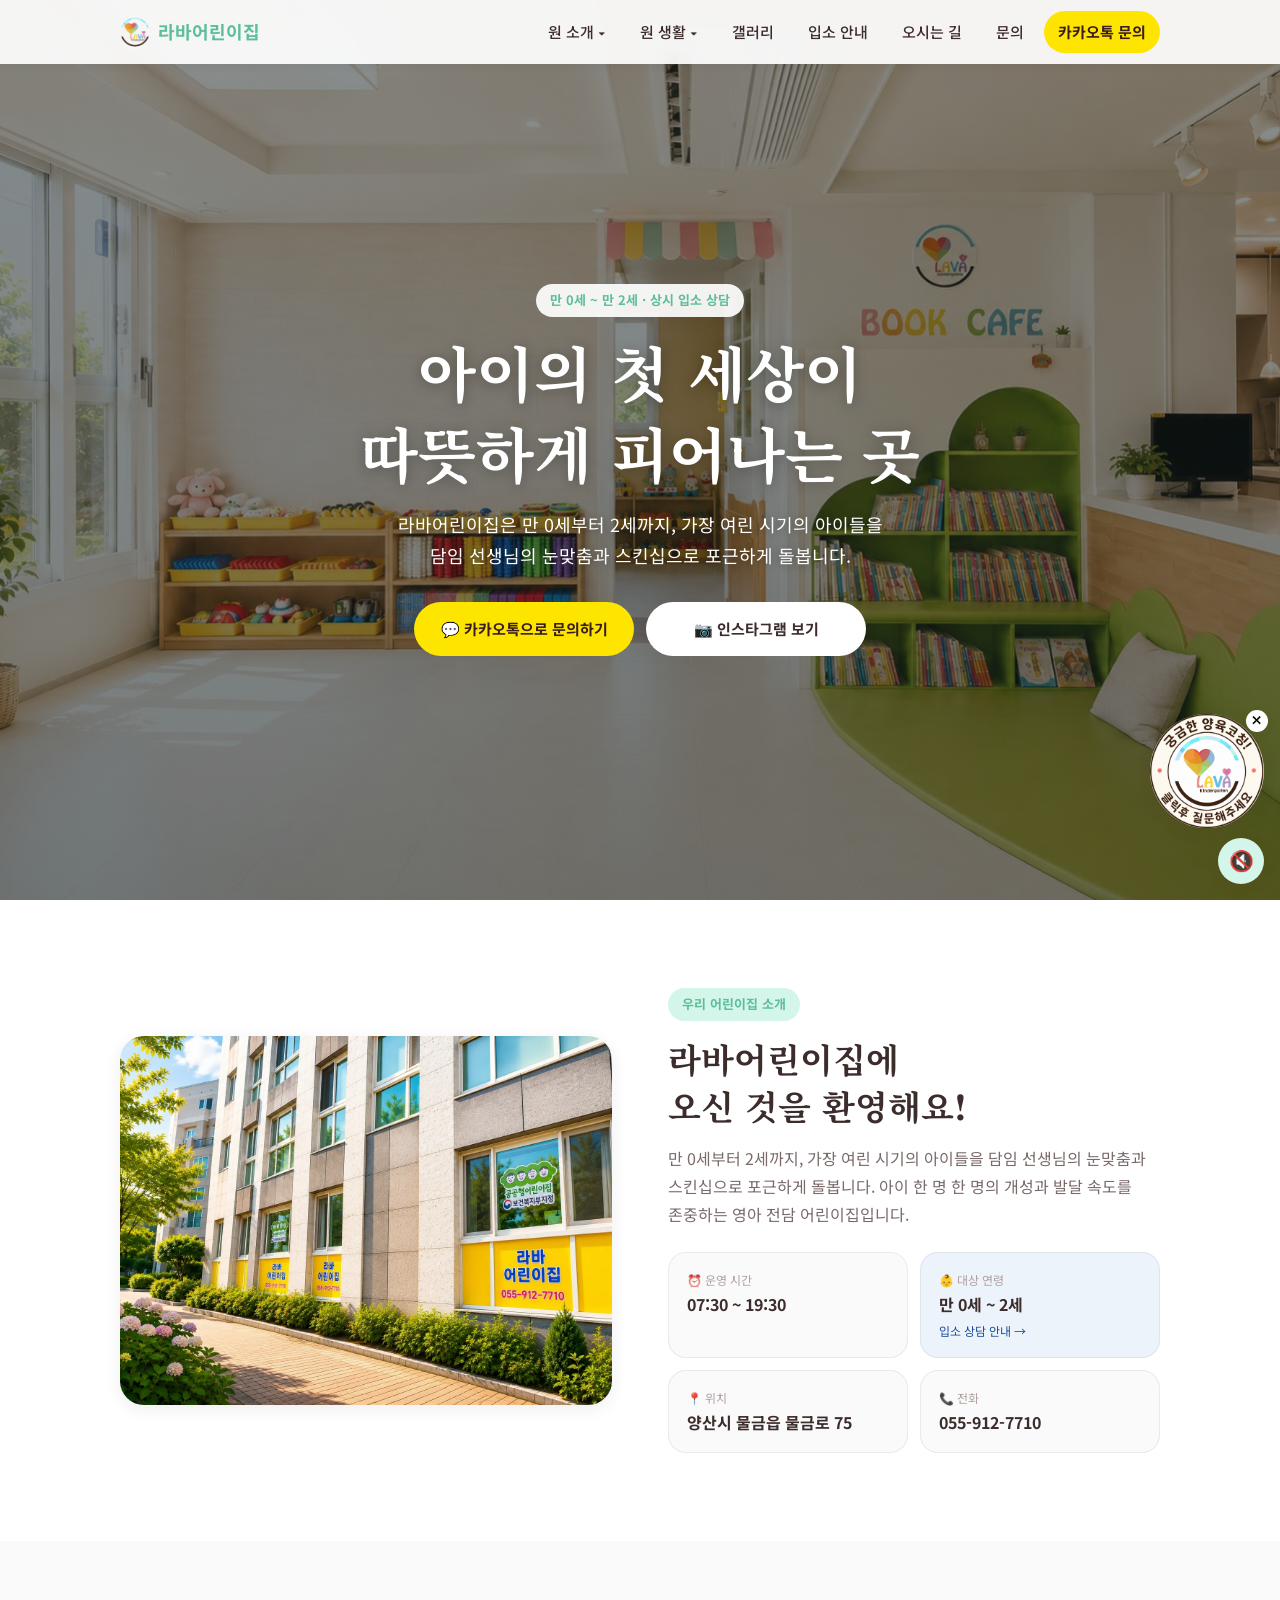
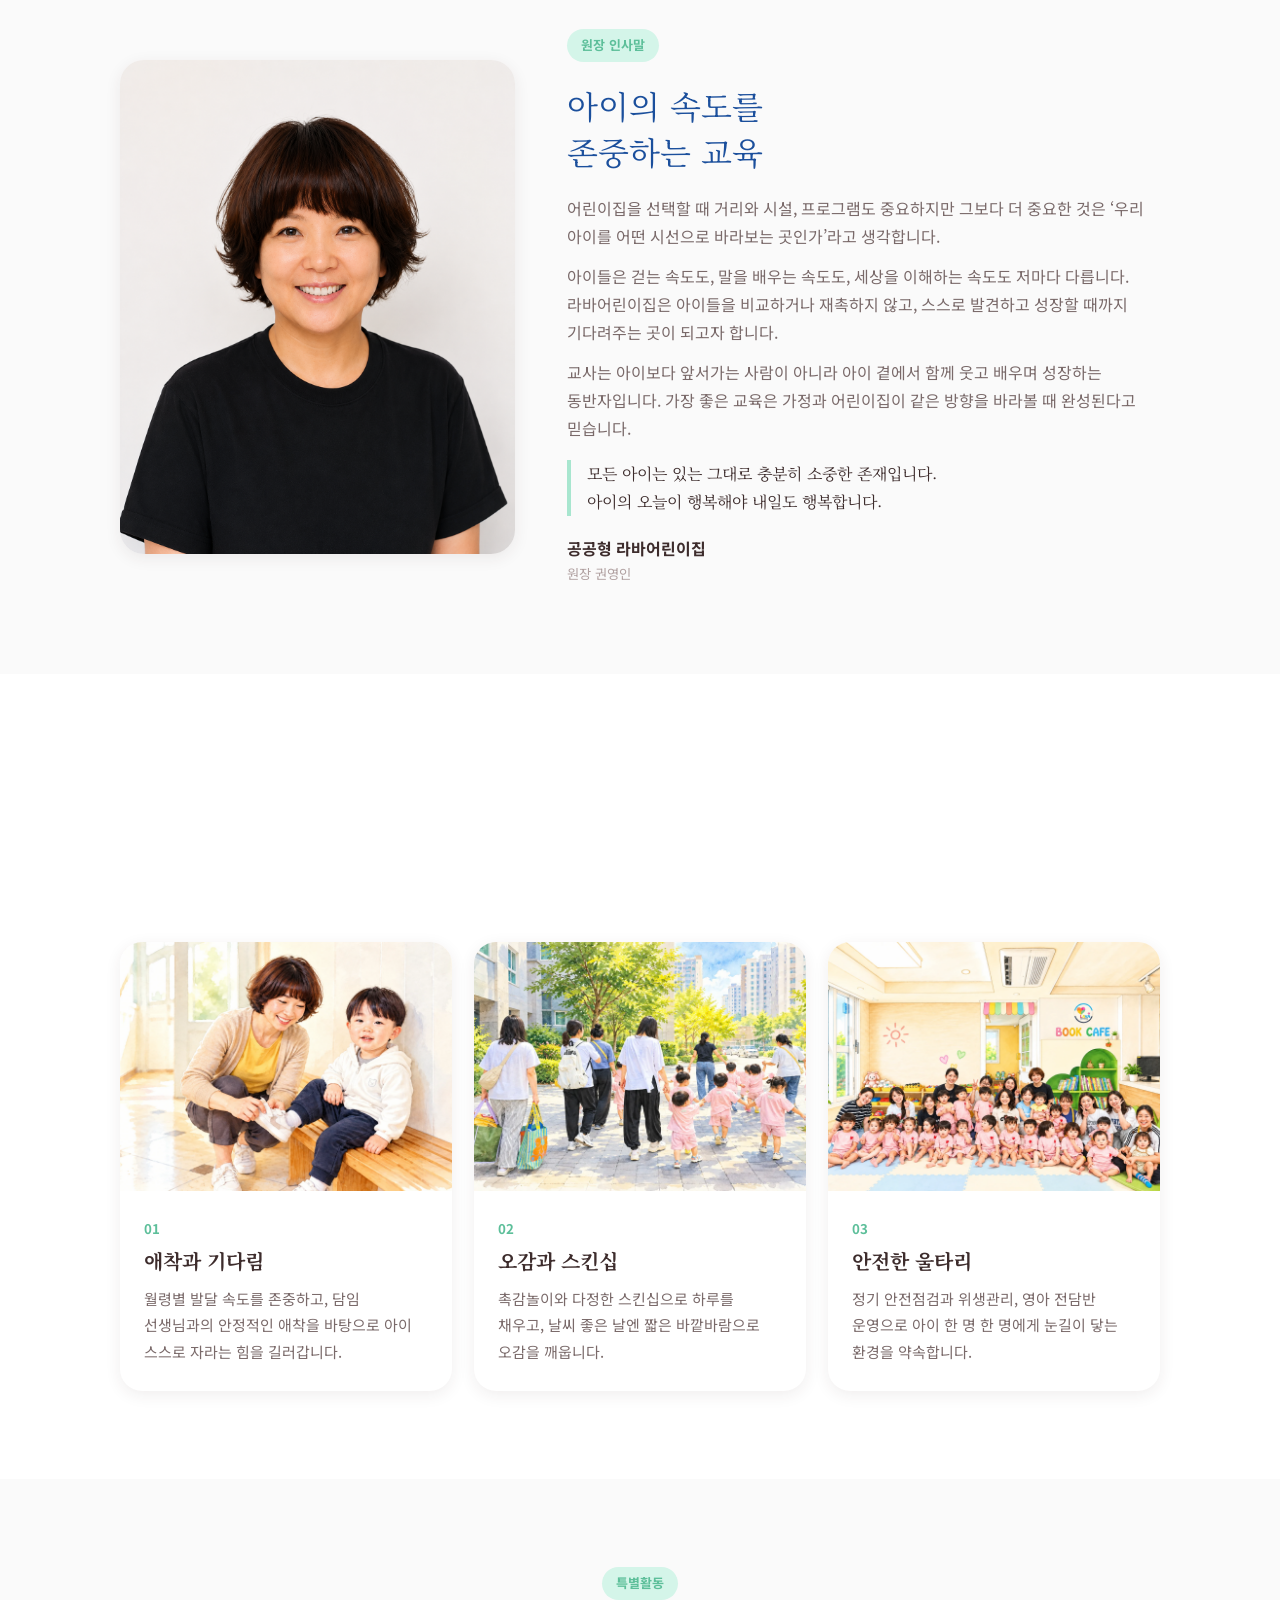
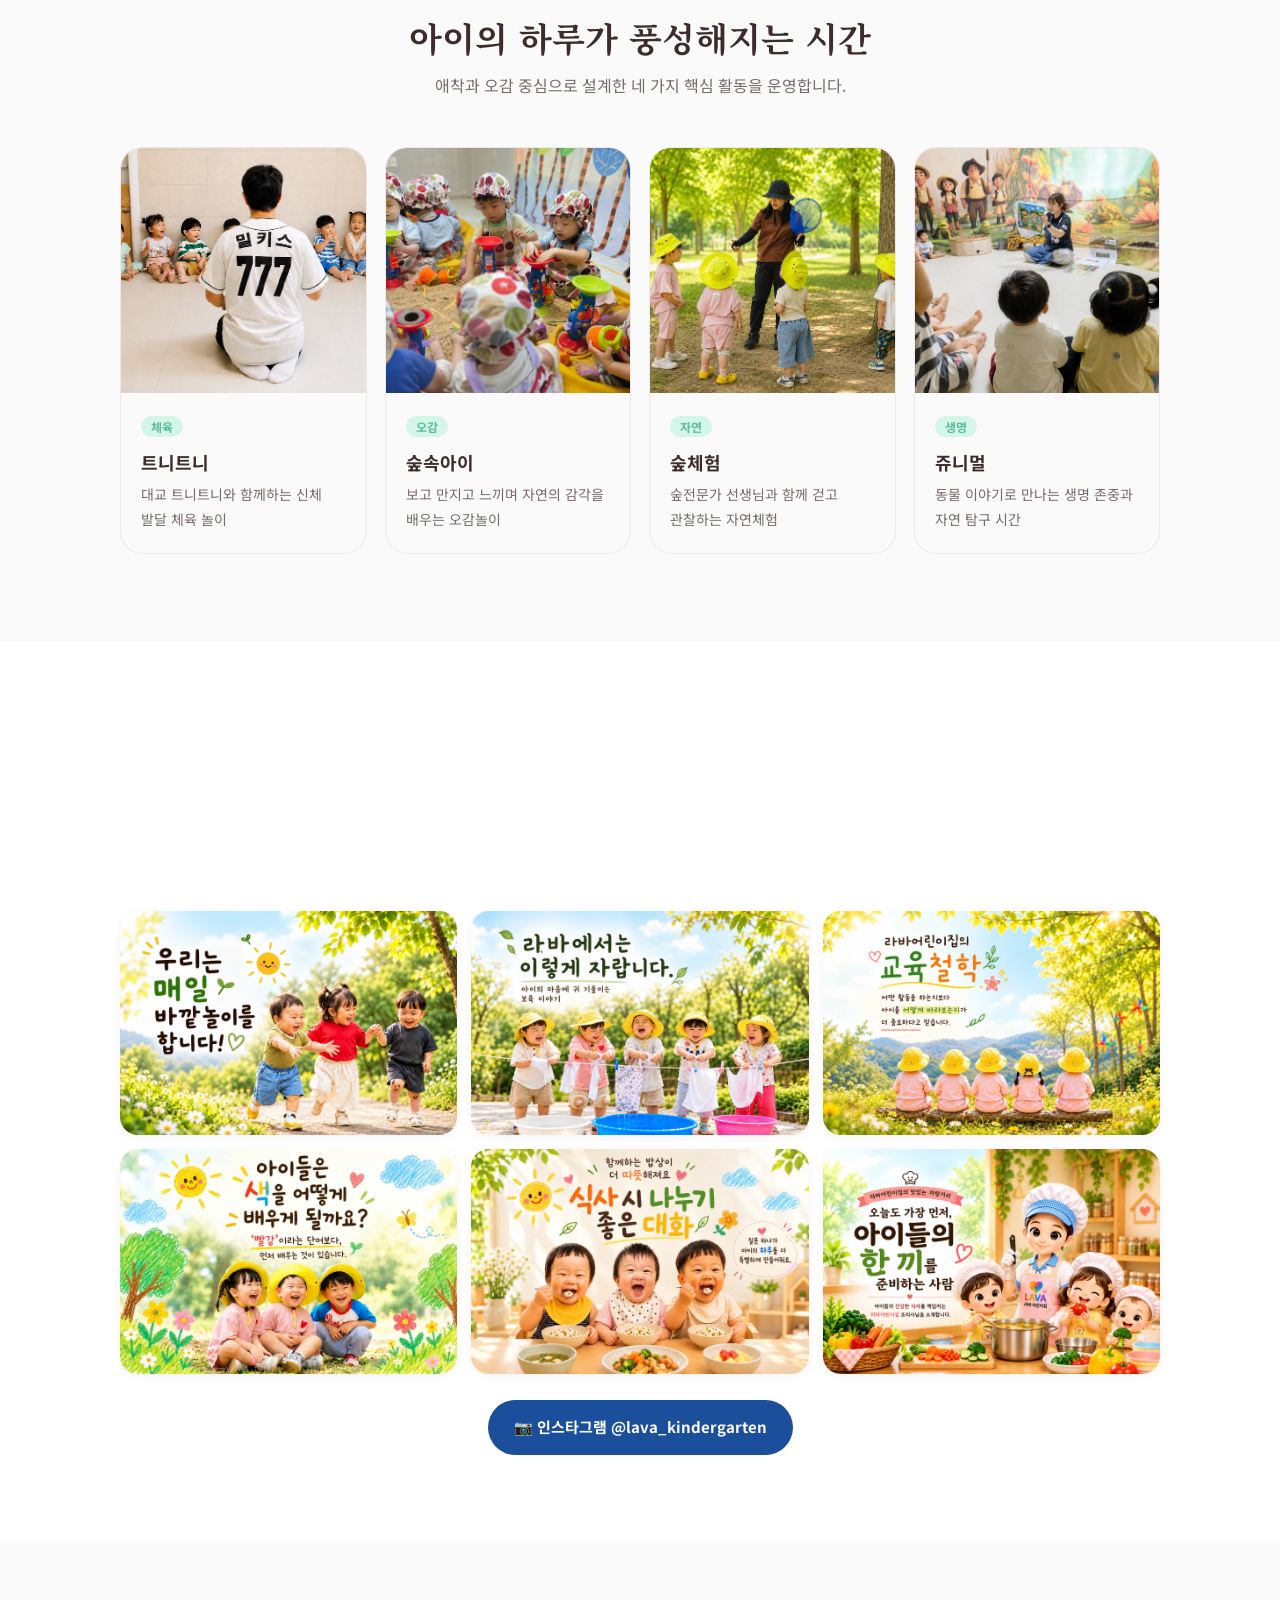
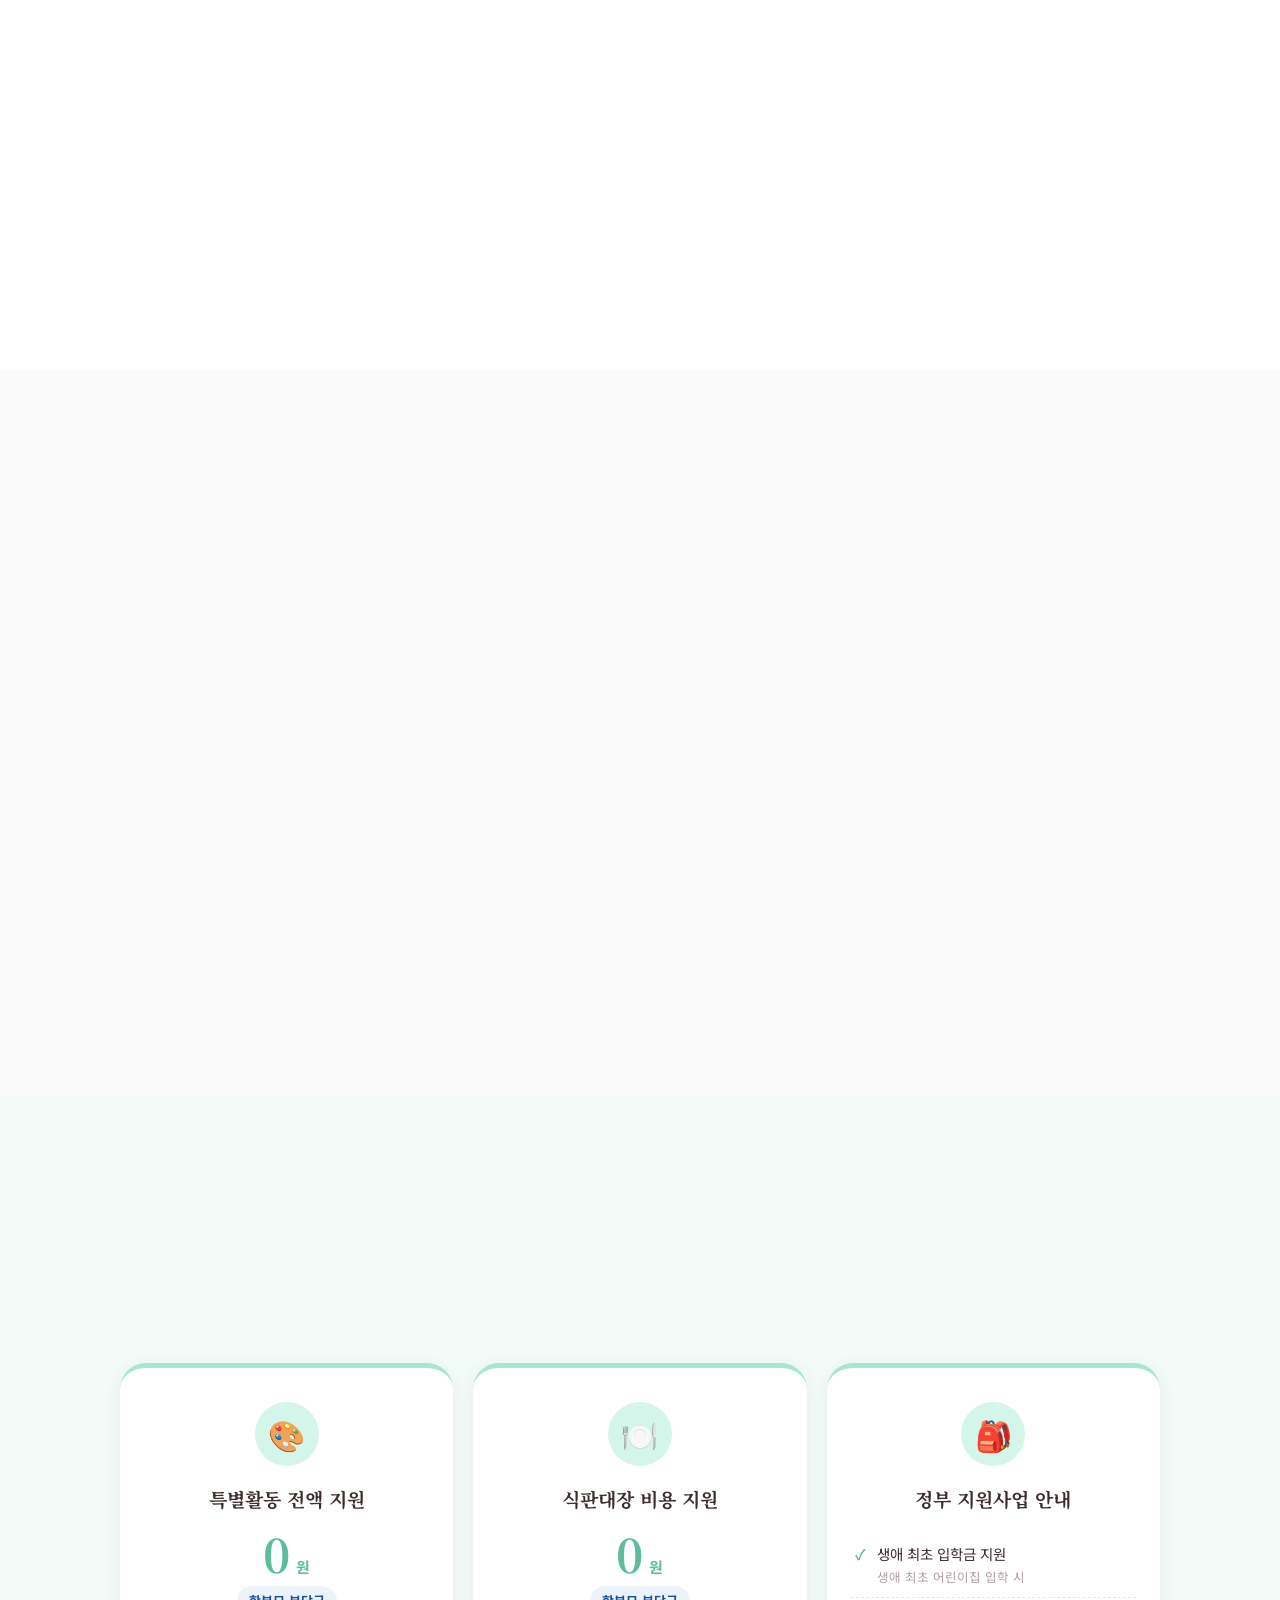
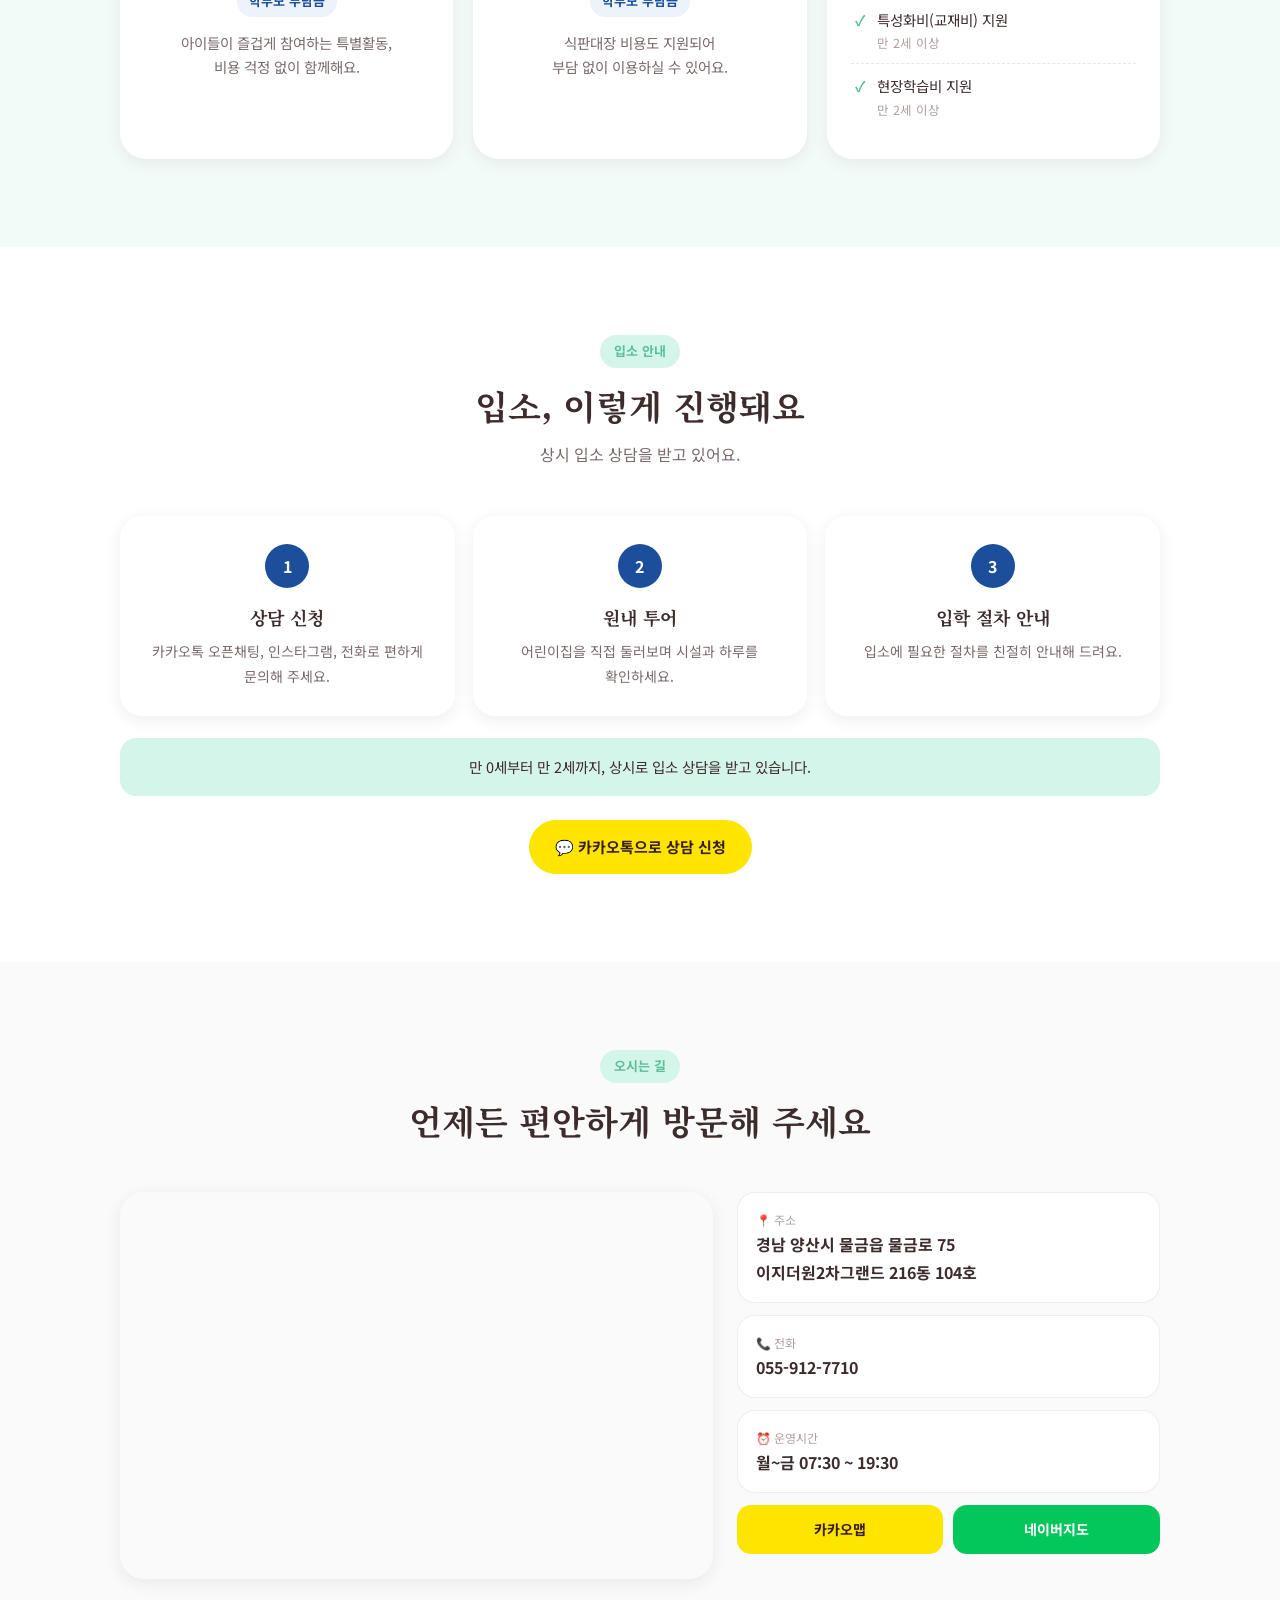
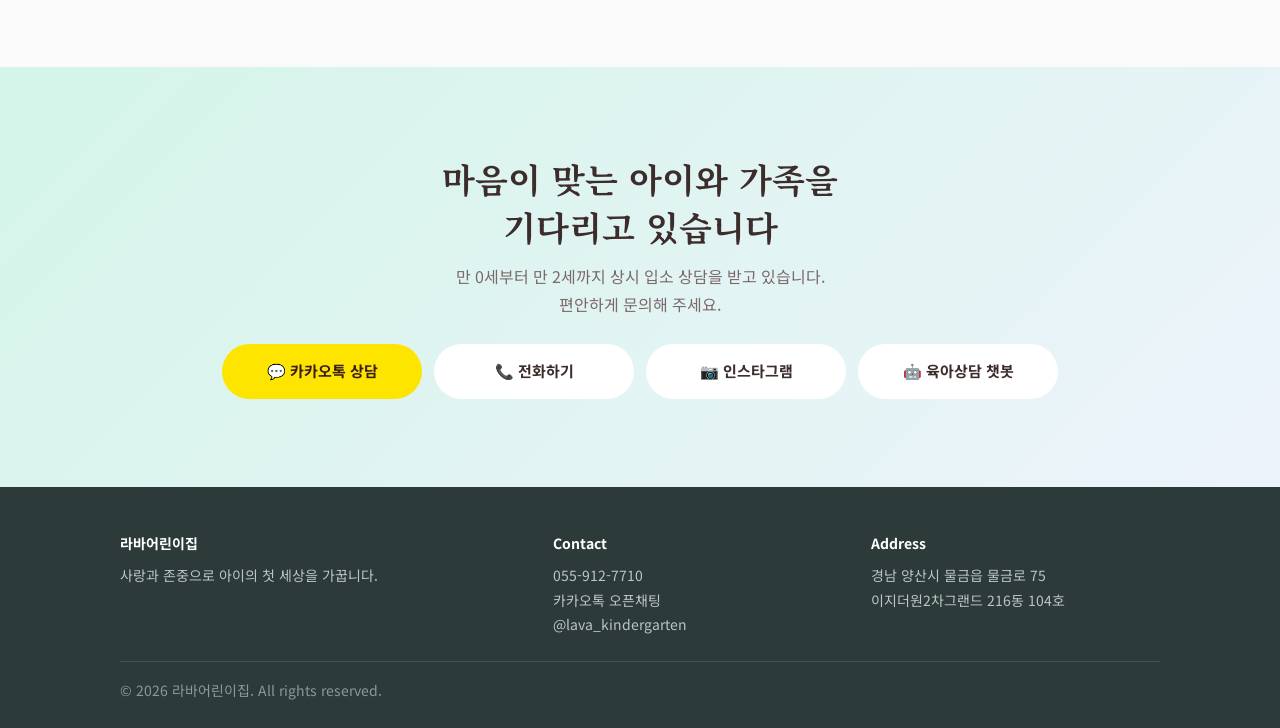
==== index.html @ f8ea724e "Revert section reorder and nav changes (back to previous order) Co-Authored-By: Claude Sonnet 5.5 <n" ====
<!DOCTYPE html>
<html lang="ko">
<head>
<meta charset="utf-8">
<meta name="viewport" content="width=device-width, initial-scale=1">
<title>라바어린이집 — 아이의 첫 세상이 따뜻하게 피어나는 곳</title>
<meta name="description" content="경남 양산시 물금읍 · 만 0~2세 영아 전담 라바어린이집. 상시 입소 상담 받고 있어요.">
<link rel="icon" type="image/png" href="images/lava-logo.png">
<meta property="og:title" content="라바어린이집 — 아이의 첫 세상이 따뜻하게 피어나는 곳">
<meta property="og:image" content="images/og-image-v2.png">
<link rel="preconnect" href="https://fonts.googleapis.com">
<link href="https://fonts.googleapis.com/css2?family=Noto+Sans+KR:wght@400;500;700&family=Noto+Serif+KR:wght@500;700&display=swap" rel="stylesheet">
<style>
:root{
  --mint:#A8E6CF; --mint-light:#D4F5E9; --mint-dark:#5DBF9A;
  --text-dark:#3D2C2C; --text-mid:#7A6A6A; --text-light:#B0A0A0;
  --bg-main:#FAFAFA; --white:#fff;
  --navy:#1B4F9C; --navy-mid:#3D6FB5; --navy-light:#EDF3FB;
  --kakao:#FEE500;
  --serif:'Noto Serif KR',serif;
  --shadow:0 4px 16px rgba(61,44,44,.08); --shadow-sm:0 2px 8px rgba(61,44,44,.06);
  --border:1.5px solid rgba(61,44,44,.08);
}
*{box-sizing:border-box;margin:0;padding:0}
html{scroll-behavior:smooth;scroll-padding-top:68px}
body{font-family:'Noto Sans KR',sans-serif;background:var(--bg-main);color:var(--text-dark);line-height:1.75;word-break:keep-all}
img{display:block;max-width:100%}
a{color:inherit;text-decoration:none}
ul{list-style:none}
.container{max-width:1080px;margin:0 auto;padding:0 20px}
section{padding:88px 0}
.bg-w{background:var(--white)}
.badge{display:inline-flex;align-items:center;gap:6px;background:var(--mint-light);color:var(--mint-dark);font-weight:700;font-size:13px;padding:5px 14px;border-radius:99px;margin-bottom:14px}
h2{font-family:var(--serif);font-size:clamp(26px,3.6vw,34px);line-height:1.4;font-weight:700}
.sec-head{text-align:center;margin-bottom:48px}
.sec-head p{color:var(--text-mid);margin-top:10px}
.btn{display:inline-flex;align-items:center;gap:8px;padding:14px 26px;border-radius:99px;font-weight:700;font-size:15px;transition:.2s;border:0;cursor:pointer;font-family:inherit}
.btn:hover{transform:translateY(-2px)}
.btn-kakao{background:var(--kakao);color:#3A1D1D}
.btn-white{background:#fff;color:var(--text-dark)}
.btn-navy{background:var(--navy);color:#fff}
.reveal{opacity:0;transform:translateY(24px);transition:.7s}
.reveal.on{opacity:1;transform:none}

/* NAV */
nav{position:fixed;top:0;left:0;right:0;z-index:100;background:rgba(255,255,255,.92);backdrop-filter:blur(10px);box-shadow:var(--shadow-sm)}
.nav-in{display:flex;align-items:center;justify-content:space-between;height:64px}
.brand{display:flex;align-items:center;gap:8px;font-weight:700;font-size:18px;color:var(--mint-dark)}
.brand img{width:30px;height:30px;border-radius:50%;object-fit:cover}
.menu{display:flex;align-items:center;gap:6px}
.menu>li{position:relative}
.menu>li>a{display:block;padding:8px 14px;font-weight:500;font-size:15px;border-radius:10px}
.menu>li>a:hover{color:var(--mint-dark)}
.drop{position:absolute;top:100%;left:0;min-width:160px;background:#fff;border-radius:14px;box-shadow:var(--shadow);padding:8px;display:none}
.menu li:hover .drop{display:block}
.drop a{display:block;padding:9px 14px;border-radius:9px;font-size:14px}
.drop a:hover{background:var(--mint-light)}
.menu .nk{background:var(--kakao);font-weight:700;border-radius:99px;color:#3A1D1D}
.burger{display:none;background:none;border:0;font-size:26px;cursor:pointer;color:var(--text-dark)}
.mnav{display:none;position:fixed;top:64px;left:0;right:0;background:#fff;box-shadow:var(--shadow);padding:8px 20px 20px;z-index:99;max-height:calc(100vh - 64px);overflow:auto}
.mnav.open{display:block}
.mnav h4{font-size:12px;color:var(--text-light);margin:14px 0 2px}
.mnav a{display:block;padding:10px 0;border-bottom:1px solid rgba(61,44,44,.06)}

/* HERO */
.hero{position:relative;min-height:100vh;display:flex;align-items:center;justify-content:center;text-align:center;color:#fff;padding:100px 20px 60px;
  background:linear-gradient(rgba(20,30,30,.50),rgba(20,30,30,.58)),url("images/main-hero.jpg") center/cover}
.hero .badge{background:rgba(255,255,255,.92)}
.hero h1{font-family:var(--serif);font-size:clamp(34px,6vw,60px);line-height:1.35;font-weight:700;margin-bottom:16px;text-shadow:0 2px 14px rgba(0,0,0,.3)}
.hero h1 em{font-style:normal}
.hero p{font-size:18px;margin-bottom:30px;text-shadow:0 1px 8px rgba(0,0,0,.3)}
.hero .btns{display:flex;gap:12px;justify-content:center;flex-wrap:wrap}
.hero .btns .btn{width:220px;justify-content:center;padding:14px 10px;white-space:nowrap}

/* ABOUT */
.about-grid{display:grid;grid-template-columns:1fr 1fr;gap:56px;align-items:center}
.about-visual img{border-radius:24px;box-shadow:var(--shadow);aspect-ratio:4/3;object-fit:cover;width:100%}
.about-text p{color:var(--text-mid);margin:14px 0 24px}
.info-grid{display:grid;grid-template-columns:1fr 1fr;gap:12px}
.info-card{background:var(--bg-main);border:var(--border);border-radius:18px;padding:16px 18px;display:block;transition:.2s}
.info-card:hover{box-shadow:var(--shadow);transform:translateY(-2px)}
.info-card label{display:block;font-size:12px;color:var(--text-light)}
.info-card span{font-weight:700;font-size:16px}
.info-card small{display:block;color:var(--navy);font-size:12px;margin-top:2px}
.info-card-accent{background:var(--navy-light)}

/* DIRECTOR */
.dir-grid{display:grid;grid-template-columns:4fr 6fr;gap:52px;align-items:center}
.dir-grid img{border-radius:24px;box-shadow:var(--shadow);width:100%}
.dir-text .q{font-family:var(--serif);font-size:clamp(24px,3.2vw,32px);color:var(--navy);line-height:1.45;margin:6px 0 20px}
.dir-text p{color:var(--text-mid);margin-bottom:12px}
.dir-text .verse{font-family:var(--serif);color:var(--text-dark);border-left:4px solid var(--mint);padding-left:16px;margin:18px 0}
.sig{margin-top:16px;font-weight:700}
.sig small{display:block;font-weight:400;color:var(--text-light)}

/* PHILOSOPHY */
.cards3{display:grid;grid-template-columns:repeat(3,1fr);gap:22px}
.pcard{background:#fff;border-radius:22px;overflow:hidden;box-shadow:var(--shadow);transition:.25s}
.pcard:hover{transform:translateY(-6px)}
.pcard img{width:100%;aspect-ratio:4/3;object-fit:cover}
.pcard div{padding:22px 24px 26px}
.pcard small{color:var(--mint-dark);font-weight:700}
.pcard h3{font-family:var(--serif);font-size:20px;margin:2px 0 8px}
.pcard p{color:var(--text-mid);font-size:15px}

/* PROGRAMS */
.progs{display:grid;grid-template-columns:repeat(4,1fr);gap:18px}
.prog{background:var(--bg-main);border:var(--border);border-radius:22px;overflow:hidden;transition:.25s}
.prog:hover{box-shadow:var(--shadow);transform:translateY(-4px)}
.prog img{width:100%;aspect-ratio:1;object-fit:cover}
.prog div{padding:18px 20px 22px}
.prog small{background:var(--mint-light);color:var(--mint-dark);font-weight:700;font-size:12px;padding:2px 10px;border-radius:99px}
.prog h3{font-size:18px;margin:8px 0 4px}
.prog p{font-size:14px;color:var(--text-mid)}

/* GALLERY */
.tabs{display:flex;gap:8px;justify-content:center;margin-bottom:26px}
.tabs button{border:var(--border);background:#fff;padding:9px 22px;border-radius:99px;font:inherit;font-weight:500;cursor:pointer;color:var(--text-mid)}
.tabs button.on{background:var(--mint);border-color:var(--mint);color:var(--text-dark);font-weight:700}
.grid{display:grid;grid-template-columns:repeat(3,minmax(0,1fr));gap:14px}
.grid img{width:100%;aspect-ratio:3/2;object-fit:cover;border-radius:18px;cursor:zoom-in;transition:.3s;box-shadow:var(--shadow-sm)}
.grid img:hover{transform:scale(1.03)}
.grid img.ct{object-fit:contain;background:#fff}
[hidden]{display:none!important}
.mbr{display:none}
@media(max-width:600px){.mbr{display:inline}.sec-head,.sec-head p{text-align:center}}
.lb{position:fixed;inset:0;background:rgba(0,0,0,.88);display:none;place-items:center;z-index:200;padding:20px;cursor:zoom-out}
.lb.open{display:grid}
.lb img{max-height:90vh;border-radius:12px}

/* DAILY */
.daily-grid{display:grid;grid-template-columns:1fr 1.5fr;gap:48px;align-items:start}
.tl{position:relative;padding-left:26px}
.tl::before{content:"";position:absolute;left:7px;top:8px;bottom:8px;width:2px;background:var(--mint)}
.tl li{position:relative;padding:0 0 22px}
.tl li::before{content:"";position:absolute;left:-26px;top:7px;width:16px;height:16px;border-radius:50%;background:#fff;border:4px solid var(--mint-dark)}
.tl time{font-weight:700;color:var(--navy);margin-right:10px}
.tl b{font-weight:700}
.tl span{display:block;color:var(--text-mid);font-size:14px}
.note{background:var(--navy-light);border-radius:16px;padding:16px 20px;font-size:14px;color:var(--navy);margin-top:20px}

/* FACILITY */
.fac{display:grid;grid-template-columns:repeat(4,minmax(0,1fr));gap:14px}
.fac figure{display:flex;flex-direction:column;background:#fff;border-radius:18px;overflow:hidden;box-shadow:var(--shadow-sm);min-width:0}
.fac img{display:block;width:100%;height:auto;aspect-ratio:1/1;object-fit:cover;background:#fff}
.fac figcaption{padding:10px 14px;font-weight:700;font-size:14px;color:var(--text-dark);text-align:center;background:#fff}

/* SAFETY */
.safe-grid{display:grid;grid-template-columns:repeat(3,1fr);gap:20px}
.scard{background:var(--bg-main);border:var(--border);border-radius:22px;padding:28px 26px}
.scard .ic{width:48px;height:48px;border-radius:14px;background:var(--mint-light);display:grid;place-items:center;font-size:24px;margin-bottom:14px}
.scard h3{font-family:var(--serif);font-size:19px;margin-bottom:4px}
.scard .s{color:var(--navy);font-size:13px;font-weight:500;margin-bottom:12px}
.scard li{padding:5px 0 5px 22px;position:relative;font-size:14.5px;color:var(--text-mid)}
.scard li::before{content:"✓";position:absolute;left:0;color:var(--mint-dark);font-weight:700}

/* FEES (수납액 안내) */
.bg-cream{background:#F3FBF8}
.fee-grid{display:grid;grid-template-columns:repeat(3,minmax(0,1fr));gap:20px;align-items:stretch}
.fee{display:flex;flex-direction:column;align-items:center;text-align:center;background:#fff;border-radius:26px;padding:34px 24px 30px;box-shadow:var(--shadow);border-top:5px solid var(--mint);transition:transform .3s,box-shadow .3s}
.fee:hover{transform:translateY(-5px);box-shadow:0 12px 28px rgba(61,44,44,.12)}
.fee .ico{width:64px;height:64px;border-radius:50%;background:var(--mint-light);display:grid;place-items:center;font-size:30px;margin-bottom:16px}
.fee h3{font-family:var(--serif);font-size:19px;color:var(--text-dark);margin-bottom:14px}
.fee .zero{display:flex;align-items:baseline;justify-content:center;gap:6px;color:var(--mint-dark);margin-bottom:6px}
.fee .zero b{font-family:var(--serif);font-size:46px;line-height:1;font-weight:700}
.fee .zero span{font-size:15px;font-weight:700}
.fee .lbl{font-size:13px;font-weight:700;color:var(--navy);background:var(--navy-light);padding:4px 12px;border-radius:99px;margin-bottom:14px}
.fee .desc{font-size:14.5px;color:var(--text-mid);line-height:1.7}
.fee .chk{list-style:none;width:100%;text-align:left;margin-top:2px}
.fee .chk li{position:relative;padding:9px 0 9px 26px;font-size:14.5px;color:var(--text-dark);border-top:1px dashed rgba(61,44,44,.12)}
.fee .chk li:first-child{border-top:0}
.fee .chk li::before{content:"✓";position:absolute;left:4px;color:var(--mint-dark);font-weight:700}
.fee .chk small{display:block;font-size:12.5px;color:var(--text-light)}
@media(max-width:800px){.fee-grid{grid-template-columns:1fr}.fee{padding:28px 20px 24px}}

/* ADMISSION */
.steps{display:grid;grid-template-columns:repeat(4,1fr);gap:18px}
.step{background:#fff;border-radius:22px;padding:28px 22px;box-shadow:var(--shadow);text-align:center}
.step .n{width:44px;height:44px;border-radius:50%;background:var(--navy);color:#fff;font-weight:700;display:grid;place-items:center;margin:0 auto 14px}
.step h3{font-family:var(--serif);font-size:18px;margin-bottom:6px}
.step p{font-size:14px;color:var(--text-mid)}
.adm-note{margin-top:22px;background:var(--mint-light);border-radius:16px;padding:16px 22px;font-size:14.5px;text-align:center}
.adm-cta{text-align:center;margin-top:24px}

/* MAP */
.map-grid{display:grid;grid-template-columns:1.4fr 1fr;gap:24px}
.map{border-radius:24px;overflow:hidden;box-shadow:var(--shadow);min-height:380px}
.map iframe{width:100%;height:100%;min-height:380px;border:0}
.map-info{display:flex;flex-direction:column;gap:12px}
.map-info .info-card{background:#fff}
.map-btns{display:flex;gap:10px}
.map-btns a{flex:1;text-align:center;padding:12px;border-radius:14px;font-weight:700;font-size:14px}
.mk{background:var(--kakao);color:#3A1D1D}.mn{background:#03C75A;color:#fff}

/* CONTACT */
.contact{background:linear-gradient(135deg,var(--mint-light),var(--navy-light));text-align:center}
.contact h2{margin-bottom:12px}
.contact p{color:var(--text-mid);max-width:520px;margin:0 auto 26px}
.contact .btns{display:flex;gap:12px;justify-content:center;flex-wrap:wrap}
.contact .btns .btn{width:200px;justify-content:center;padding:14px 10px;white-space:nowrap}

footer{background:#2D3A3A;color:#b9c6c4;padding:44px 0 26px;font-size:14px}
.fg{display:grid;grid-template-columns:1.4fr 1fr 1fr;gap:28px;margin-bottom:24px}
footer h4{color:#fff;margin-bottom:8px}
footer a{display:block}
.fb{border-top:1px solid rgba(255,255,255,.12);padding-top:16px;color:#8a9a98}

/* floating */
.float{position:fixed;right:16px;bottom:16px;z-index:90;display:flex;flex-direction:column;align-items:flex-end;gap:10px}
.cb{position:relative;animation:cbWander 120s ease-in-out infinite}
.cb:hover{animation-play-state:paused}
@keyframes cbWander{
  0%{translate:0 0}
  14%{translate:-30vw -22vh}
  28%{translate:-62vw -48vh}
  42%{translate:-40vw -8vh}
  57%{translate:-68vw -30vh}
  71%{translate:-22vw -52vh}
  85%{translate:-48vw -18vh}
  100%{translate:0 0}
}
@media (prefers-reduced-motion:reduce){.cb{animation:none}}
.cb img{width:114px;height:114px;border-radius:50%;box-shadow:var(--shadow)}
.cb .x{position:absolute;top:-4px;right:-4px;width:22px;height:22px;border-radius:50%;border:0;background:#fff;box-shadow:var(--shadow-sm);cursor:pointer;font-size:12px}
.snd{width:46px;height:46px;border-radius:50%;border:0;background:var(--mint-light);box-shadow:var(--shadow);cursor:pointer;font-size:20px}

@media(max-width:900px){
  section{padding:64px 0}
  .menu{display:none}.burger{display:block}
  .about-grid,.dir-grid,.daily-grid,.map-grid{grid-template-columns:1fr;gap:28px}
  .cards3,.safe-grid{grid-template-columns:1fr}
  .progs,.steps{grid-template-columns:repeat(2,1fr)}.fac{grid-template-columns:repeat(2,minmax(0,1fr))}
  .grid{grid-template-columns:repeat(2,minmax(0,1fr))}
  .fg{grid-template-columns:1fr}
}
@media(max-width:480px){.info-grid{grid-template-columns:1fr}}
</style>
</head>
<body>

<nav>
  <div class="container nav-in">
    <a href="#top" class="brand"><img src="images/lava-logo.png" alt="">라바어린이집</a>
    <ul class="menu">
      <li><a href="#about">원 소개 ▾</a>
        <div class="drop"><a href="#about">어린이집 소개</a><a href="#director">원장 인사말</a><a href="#philosophy">운영철학</a></div></li>
      <li><a href="#daily">원 생활 ▾</a>
        <div class="drop"><a href="#programs">특별활동</a><a href="#daily">하루 일과</a><a href="#facility">시설 안내</a><a href="#safety">안전·위생·급식</a></div></li>
      <li><a href="#gallery">갤러리</a></li>
      <li><a href="#admission">입소 안내</a></li>
      <li><a href="#map">오시는 길</a></li>
      <li><a href="#contact">문의</a></li>
      <li><a class="nk" href="https://open.kakao.com/o/sS4eqmpf" target="_blank" rel="noopener">카카오톡 문의</a></li>
    </ul>
    <button class="burger" id="burger" aria-label="메뉴">☰</button>
  </div>
</nav>
<div class="mnav" id="mnav">
  <h4>원 소개</h4><a href="#about">어린이집 소개</a><a href="#director">원장 인사말</a><a href="#philosophy">운영철학</a>
  <h4>원 생활</h4><a href="#programs">특별활동</a><a href="#daily">하루 일과</a><a href="#facility">시설 안내</a><a href="#safety">안전·위생·급식</a>
  <h4>바로가기</h4><a href="#gallery">갤러리</a><a href="#admission">입소 안내</a><a href="#map">오시는 길</a><a href="#contact">문의</a>
  <a href="https://open.kakao.com/o/sS4eqmpf" target="_blank" rel="noopener" style="font-weight:700">💬 카카오톡 문의</a>
</div>

<header class="hero" id="top">
  <div>
    <span class="badge">만 0세 ~ 만 2세 · 상시 입소 상담</span>
    <h1>아이의 첫 세상이<br><em>따뜻하게 피어나는 곳</em></h1>
    <p>라바어린이집은 만 0세부터 2세까지, 가장 여린 시기의 아이들을<br>담임 선생님의 눈맞춤과 스킨십으로 포근하게 돌봅니다.</p>
    <div class="btns">
      <a class="btn btn-kakao" href="https://open.kakao.com/o/sS4eqmpf" target="_blank" rel="noopener">💬 카카오톡으로 문의하기</a>
      <a class="btn btn-white" href="https://www.instagram.com/lava_kindergarten" target="_blank" rel="noopener">📷 인스타그램 보기</a>
    </div>
  </div>
</header>

<section id="about" class="bg-w">
  <div class="container about-grid reveal">
    <div class="about-visual"><img src="images/about-exterior.webp" alt="라바어린이집" loading="lazy"></div>
    <div class="about-text">
      <div class="badge">우리 어린이집 소개</div>
      <h2>라바어린이집에<br>오신 것을 환영해요!</h2>
      <p>만 0세부터 2세까지, 가장 여린 시기의 아이들을 담임 선생님의 눈맞춤과 스킨십으로 포근하게 돌봅니다. 아이 한 명 한 명의 개성과 발달 속도를 존중하는 영아 전담 어린이집입니다.</p>
      <div class="info-grid">
        <a href="#daily" class="info-card"><label>⏰ 운영 시간</label><span>07:30 ~ 19:30</span></a>
        <a href="#admission" class="info-card info-card-accent"><label>👶 대상 연령</label><span>만 0세 ~ 2세</span><small>입소 상담 안내 →</small></a>
        <a href="#map" class="info-card"><label>📍 위치</label><span>양산시 물금읍 물금로 75</span></a>
        <a href="tel:055-912-7710" class="info-card"><label>📞 전화</label><span>055-912-7710</span></a>
      </div>
    </div>
  </div>
</section>

<section id="director">
  <div class="container dir-grid reveal">
    <div><img src="images/원장님.png" alt="원장님" loading="lazy"></div>
    <div class="dir-text">
      <div class="badge">원장 인사말</div>
      <p class="q">아이의 속도를<br>존중하는 교육</p>
      <p>어린이집을 선택할 때 거리와 시설, 프로그램도 중요하지만 그보다 더 중요한 것은 ‘우리 아이를 어떤 시선으로 바라보는 곳인가’라고 생각합니다.</p>
      <p>아이들은 걷는 속도도, 말을 배우는 속도도, 세상을 이해하는 속도도 저마다 다릅니다. 라바어린이집은 아이들을 비교하거나 재촉하지 않고, 스스로 발견하고 성장할 때까지 기다려주는 곳이 되고자 합니다.</p>
      <p>교사는 아이보다 앞서가는 사람이 아니라 아이 곁에서 함께 웃고 배우며 성장하는 동반자입니다. 가장 좋은 교육은 가정과 어린이집이 같은 방향을 바라볼 때 완성된다고 믿습니다.</p>
      <p class="verse">모든 아이는 있는 그대로 충분히 소중한 존재입니다.<br>아이의 오늘이 행복해야 내일도 행복합니다.</p>
      <div class="sig">공공형 라바어린이집<small>원장 권영인</small></div>
    </div>
  </div>
</section>

<section id="philosophy" class="bg-w">
  <div class="container">
    <div class="sec-head reveal"><div class="badge">운영철학</div><h2>아이가 아이답게<br class="mbr"> 자라날 수 있도록</h2><p>라바어린이집이 가장 먼저 생각하는<br class="mbr"> 세 가지 약속입니다.</p></div>
    <div class="cards3">
      <div class="pcard reveal"><img src="images/phil-attachment.webp" alt="아이의 신발을 신겨주는 선생님" loading="lazy"><div><small>01</small><h3>애착과 기다림</h3><p>월령별 발달 속도를 존중하고, 담임 선생님과의 안정적인 애착을 바탕으로 아이 스스로 자라는 힘을 길러갑니다.</p></div></div>
      <div class="pcard reveal"><img src="images/phil-senses.webp" alt="선생님과 손잡고 산책하는 아이들" loading="lazy"><div><small>02</small><h3>오감과 스킨십</h3><p>촉감놀이와 다정한 스킨십으로 하루를 채우고, 날씨 좋은 날엔 짧은 바깥바람으로 오감을 깨웁니다.</p></div></div>
      <div class="pcard reveal"><img src="images/phil-safe-group.webp" alt="북카페에서 함께한 선생님과 아이들" loading="lazy"><div><small>03</small><h3>안전한 울타리</h3><p>정기 안전점검과 위생관리, 영아 전담반 운영으로 아이 한 명 한 명에게 눈길이 닿는 환경을 약속합니다.</p></div></div>
    </div>
  </div>
</section>

<section id="programs">
  <div class="container">
    <div class="sec-head reveal"><div class="badge">특별활동</div><h2>아이의 하루가<br class="mbr"> 풍성해지는 시간</h2><p>애착과 오감 중심으로 설계한<br class="mbr"> 네 가지 핵심 활동을 운영합니다.</p></div>
    <div class="progs">
      <div class="prog reveal"><img src="images/프로그램_트니트니-v2.jpg" alt="" loading="lazy"><div><small>체육</small><h3>트니트니</h3><p>대교 트니트니와 함께하는 신체 발달 체육 놀이</p></div></div>
      <div class="prog reveal"><img src="images/프로그램_숲속아이.png" alt="" loading="lazy"><div><small>오감</small><h3>숲속아이</h3><p>보고 만지고 느끼며 자연의 감각을 배우는 오감놀이</p></div></div>
      <div class="prog reveal"><img src="images/프로그램_숲체험.png" alt="" loading="lazy"><div><small>자연</small><h3>숲체험</h3><p>숲전문가 선생님과 함께 걷고 관찰하는 자연체험</p></div></div>
      <div class="prog reveal"><img src="images/프로그램_쥬니멀.png" alt="" loading="lazy"><div><small>생명</small><h3>쥬니멀</h3><p>동물 이야기로 만나는 생명 존중과 자연 탐구 시간</p></div></div>
    </div>
  </div>
</section>

<section id="gallery" class="bg-w">
  <div class="container">
    <div class="sec-head reveal"><div class="badge">갤러리</div><h2>우리 아이들의 하루</h2><p>웃음 가득한 일상을 사진으로 만나보세요.</p></div>
    <div class="grid" id="g-d">
      <img src="images/gallery-outdoor.webp" alt="우리는 매일 바깥놀이를 합니다" loading="lazy">
      <img src="images/gallery-grow.webp" alt="라바에서는 이렇게 자랍니다" loading="lazy">
      <img src="images/gallery-philosophy.webp" alt="라바어린이집의 교육철학" loading="lazy">
      <img src="images/gallery-color.webp" alt="아이들은 색을 어떻게 배우게 될까요?" loading="lazy">
      <img src="images/gallery-meal.webp" alt="식사 시 나누기 좋은 대화" loading="lazy">
      <img src="images/gallery-cook.webp" alt="아이들의 한 끼를 준비하는 사람, 라바어린이집 조리사님" loading="lazy">
    </div>
    <p style="text-align:center;margin-top:26px"><a class="btn btn-navy" href="https://www.instagram.com/lava_kindergarten" target="_blank" rel="noopener">📷 인스타그램 @lava_kindergarten</a></p>
  </div>
</section>
<div class="lb" id="lb"><img alt=""></div>

<section id="daily">
  <div class="container daily-grid">
    <div class="reveal">
      <div class="badge">하루 일과</div>
      <h2>아이의 하루,<br>이렇게 흘러가요</h2>
      <p style="color:var(--text-mid);margin-top:12px">예측 가능한 하루의 리듬은 아이에게 안정감을 줍니다. 수유·이유식, 낮잠, 놀이가 규칙적으로 이어집니다.</p>
      <div class="note">운영시간 월~금 07:30~19:30 · 주말·공휴일 휴원<br>계절과 날씨, 아이의 컨디션에 따라 일과가 조정될 수 있습니다.</div>
    </div>
    <ul class="tl reveal">
      <li><time>07:30</time><b>등원 및 건강 체크</b><span>담임 선생님과 눈맞춤 인사, 컨디션 확인</span></li>
      <li><time>09:00</time><b>오전 놀이 · 스킨십</b><span>촉감놀이와 애착 형성 활동</span></li>
      <li><time>10:00</time><b>오전 수유 · 이유식</b><span>월령별 개별 케어</span></li>
      <li><time>11:00</time><b>실내 놀이 · 바깥바람</b><span>날씨 좋은 날은 짧은 산책</span></li>
      <li><time>12:00</time><b>점심</b><span>위생적으로 준비한 개별 식사</span></li>
      <li><time>13:00</time><b>낮잠</b><span>개별 침구, 조용한 환경</span></li>
      <li><time>15:00</time><b>오후 간식 · 그림책</b><span>소리·그림책 놀이</span></li>
      <li><time>16:00</time><b>오후 놀이 · 개별 케어</b><span>기저귀 케어, 자유놀이</span></li>
      <li><time>17:00</time><b>순차 하원</b><span>알림장 공유, 안전한 하원</span></li>
    </ul>
  </div>
</section>

<section id="facility" class="bg-w">
  <div class="container">
    <div class="sec-head reveal"><div class="badge">시설 안내</div></div>
    <div class="fac reveal">
      <figure><img src="images/시설_입구.png" alt="현관" loading="lazy"><figcaption>현관</figcaption></figure>
      <figure><img src="images/교실1.jpg" alt="교실" loading="lazy"><figcaption>교실</figcaption></figure>
      <figure><img src="images/교실2.png" alt="교실" loading="lazy"><figcaption>교실</figcaption></figure>
      <figure><img src="images/꿈별반-v2.png" alt="교실" loading="lazy"><figcaption>교실</figcaption></figure>
      <figure><img src="images/시설_복도.png" alt="복도" loading="lazy"><figcaption>복도</figcaption></figure>
      <figure><img src="images/시설_북카페.png" alt="북카페" loading="lazy"><figcaption>북카페</figcaption></figure>
      <figure><img src="images/시설_주방.png" alt="주방" loading="lazy"><figcaption>주방</figcaption></figure>
      <figure><img src="images/시설_욕실.png" alt="화장실" loading="lazy"><figcaption>화장실</figcaption></figure>
      <figure><img src="images/시설_세스코-v2.webp" alt="세스코 정기 방역 점검" loading="lazy"><figcaption>세스코 방역</figcaption></figure>
      <figure><img src="images/시설_방역-v2.webp" alt="장난감 소독 및 방역 소독" loading="lazy"><figcaption>장난감 소독</figcaption></figure>
    </div>
  </div>
</section>

<section id="safety">
  <div class="container">
    <div class="sec-head reveal"><div class="badge">안전·위생·급식</div><h2>건강한 성장, 안전한 환경</h2><p>어린이활동공간 환경안심인증 (환경부장관 인증 · 2018~2027 유지)</p></div>
    <div class="safe-grid">
      <div class="scard reveal"><div class="ic">🛡️</div><h3>안전</h3><div class="s">매일 지키는 안심 울타리</div><ul>
        <li>전 보육실 CCTV 설치</li><li>전자출결로 등·하원 시 보호자 휴대폰 알림</li><li>전 원아 상해·화재·배상보험 가입</li><li>매월 교통안전·성폭력예방·재난안전 교육</li><li>소방서·시청 연결 비상연락체계</li></ul></div>
      <div class="scard reveal"><div class="ic">🧼</div><h3>위생·건강</h3><div class="s">깨끗하고 건강한 일상</div><ul>
        <li>등원 시 건강체크</li><li>발열 38.5도 이상 시 안정 후 귀가 조치</li><li>세스코 정기 방역</li><li>장난감 소독 및 방역 소독</li></ul></div>
      <div class="scard reveal"><div class="ic">🍽️</div><h3>급식</h3><div class="s">자연드림 식재료로 짓는 한 끼</div><ul>
        <li>모든 음식을 원내에서 직접 조리</li><li>간식 2회 + 점심, 주 2회 이상 제철 과일·채소</li><li>매월 식단표 가정 안내</li><li>알레르기 대체식·제거식 제공</li></ul></div>
    </div>
  </div>
</section>

<section id="fees" class="bg-cream">
  <div class="container">
    <div class="sec-head reveal"><div class="badge">어린이집 수납액 안내</div><h2>학부모님의 부담을<br class="mbr"> 덜어드려요</h2><p>특별활동과 식판대장 비용은 학부모 부담금 0원,<br class="mbr"> 입학금·교재비·현장학습비는 정부 지원사업으로 지원됩니다.</p></div>
    <div class="fee-grid">
      <div class="fee reveal"><div class="ico">🎨</div><h3>특별활동 전액 지원</h3>
        <div class="zero"><b>0</b><span>원</span></div><div class="lbl">학부모 부담금</div>
        <p class="desc">아이들이 즐겁게 참여하는 특별활동,<br>비용 걱정 없이 함께해요.</p></div>
      <div class="fee reveal"><div class="ico">🍽️</div><h3>식판대장 비용 지원</h3>
        <div class="zero"><b>0</b><span>원</span></div><div class="lbl">학부모 부담금</div>
        <p class="desc">식판대장 비용도 지원되어<br>부담 없이 이용하실 수 있어요.</p></div>
      <div class="fee reveal"><div class="ico">🎒</div><h3>정부 지원사업 안내</h3>
        <ul class="chk">
          <li>생애 최초 입학금 지원<small>생애 최초 어린이집 입학 시</small></li>
          <li>특성화비(교재비) 지원<small>만 2세 이상</small></li>
          <li>현장학습비 지원<small>만 2세 이상</small></li>
        </ul></div>
    </div>
  </div>
</section>

<section id="admission" class="bg-w">
  <div class="container">
    <div class="sec-head reveal"><div class="badge">입소 안내</div><h2>입소, 이렇게 진행돼요</h2><p>상시 입소 상담을 받고 있어요.</p></div>
    <div class="steps" style="grid-template-columns:repeat(3,1fr)">
      <div class="step reveal"><div class="n">1</div><h3>상담 신청</h3><p>카카오톡 오픈채팅, 인스타그램, 전화로 편하게 문의해 주세요.</p></div>
      <div class="step reveal"><div class="n">2</div><h3>원내 투어</h3><p>어린이집을 직접 둘러보며 시설과 하루를 확인하세요.</p></div>
      <div class="step reveal"><div class="n">3</div><h3>입학 절차 안내</h3><p>입소에 필요한 절차를 친절히 안내해 드려요.</p></div>
    </div>
    <div class="adm-note reveal">만 0세부터 만 2세까지, 상시로 입소 상담을 받고 있습니다.</div>
    <div class="adm-cta"><a class="btn btn-kakao" href="https://open.kakao.com/o/sS4eqmpf" target="_blank" rel="noopener">💬 카카오톡으로 상담 신청</a></div>
  </div>
</section>

<section id="map">
  <div class="container">
    <div class="sec-head reveal"><div class="badge">오시는 길</div><h2>언제든 편안하게<br class="mbr"> 방문해 주세요</h2></div>
    <div class="map-grid reveal">
      <div class="map"><iframe loading="lazy" title="라바어린이집 위치" referrerpolicy="no-referrer-when-downgrade" src="https://maps.google.com/maps?q=%EA%B2%BD%EB%82%A8+%EC%96%91%EC%82%B0%EC%8B%9C+%EB%AC%BC%EA%B8%88%EC%9D%8D+%EB%AC%BC%EA%B8%88%EB%A1%9C75+%EC%9D%B4%EC%A7%80%EB%8D%94%EC%9B%902%EC%B0%A8&z=16&output=embed"></iframe></div>
      <div class="map-info">
        <div class="info-card"><label>📍 주소</label><span>경남 양산시 물금읍 물금로 75<br>이지더원2차그랜드 216동 104호</span></div>
        <a class="info-card" href="tel:055-912-7710"><label>📞 전화</label><span>055-912-7710</span></a>
        <div class="info-card"><label>⏰ 운영시간</label><span>월~금 07:30 ~ 19:30</span></div>
        <div class="map-btns">
          <a class="mk" href="https://map.kakao.com/link/map/%EB%9D%BC%EB%B0%94%EC%96%B4%EB%A6%B0%EC%9D%B4%EC%A7%91,35.313209,128.9916449" target="_blank" rel="noopener">카카오맵</a>
          <a class="mn" href="https://map.naver.com/p/search/%EB%9D%BC%EB%B0%94%EC%96%B4%EB%A6%B0%EC%9D%B4%EC%A7%91%20%EA%B2%BD%EB%82%A8%20%EC%96%91%EC%82%B0%EC%8B%9C%20%EB%AC%BC%EA%B8%88%EC%9D%8D%20%EB%AC%BC%EA%B8%88%EB%A1%9C%2075" target="_blank" rel="noopener">네이버지도</a>
        </div>
      </div>
    </div>
  </div>
</section>

<section class="contact" id="contact">
  <div class="container reveal">
    <h2>마음이 맞는 아이와 가족을<br>기다리고 있습니다</h2>
    <p>만 0세부터 만 2세까지 상시 입소 상담을 받고 있습니다.<br>편안하게 문의해 주세요.</p>
    <div class="btns">
      <a class="btn btn-kakao" href="https://open.kakao.com/o/sS4eqmpf" target="_blank" rel="noopener">💬 카카오톡 상담</a>
      <a class="btn btn-white" href="tel:055-912-7710">📞 전화하기</a>
      <a class="btn btn-white" href="https://www.instagram.com/lava_kindergarten" target="_blank" rel="noopener">📷 인스타그램</a>
      <a class="btn btn-white" href="https://gemini.google.com/gem/1c_j-oRdsOS0KoOlvF_wfax5DA2j2lL8B?usp=sharing" target="_blank" rel="noopener">🤖 육아상담 챗봇</a>
    </div>
  </div>
</section>

<footer>
  <div class="container">
    <div class="fg">
      <div><h4>라바어린이집</h4><p>사랑과 존중으로 아이의 첫 세상을 가꿉니다.</p></div>
      <div><h4>Contact</h4><a href="tel:055-912-7710">055-912-7710</a><a href="https://open.kakao.com/o/sS4eqmpf" target="_blank" rel="noopener">카카오톡 오픈채팅</a><a href="https://www.instagram.com/lava_kindergarten" target="_blank" rel="noopener">@lava_kindergarten</a></div>
      <div><h4>Address</h4><p>경남 양산시 물금읍 물금로 75<br>이지더원2차그랜드 216동 104호</p></div>
    </div>
    <div class="fb">© 2026 라바어린이집. All rights reserved.</div>
  </div>
</footer>

<div class="float">
  <div class="cb" id="cb"><button class="x" id="cbx" aria-label="닫기">✕</button>
    <a href="https://gemini.google.com/gem/1c_j-oRdsOS0KoOlvF_wfax5DA2j2lL8B?usp=sharing" target="_blank" rel="noopener"><img src="images/parenting-chatbot-badge.png" alt="양육코칭 챗봇"></a></div>
  <button class="snd" id="snd" aria-label="배경음악" aria-pressed="false">🔇</button>
</div>
<audio id="bgm" src="media/라바원가.mp4" autoplay loop preload="auto" playsinline></audio>

<script>
const mn=document.getElementById('mnav');
document.getElementById('burger').onclick=()=>mn.classList.toggle('open');
mn.querySelectorAll('a').forEach(a=>a.onclick=()=>mn.classList.remove('open'));
const io=new IntersectionObserver(es=>es.forEach(e=>{if(e.isIntersecting){e.target.classList.add('on');io.unobserve(e.target)}}),{threshold:.1});
document.querySelectorAll('.reveal').forEach(el=>io.observe(el));
document.querySelectorAll('.tabs button').forEach(b=>b.onclick=()=>{
  document.querySelectorAll('.tabs button').forEach(x=>x.classList.toggle('on',x===b));
  document.getElementById('g-d').hidden=b.dataset.t!=='d';
  document.getElementById('g-s').hidden=b.dataset.t!=='s';
});
const lb=document.getElementById('lb'),li=lb.querySelector('img');
document.querySelectorAll('.grid img').forEach(i=>i.onclick=()=>{li.src=i.src;lb.classList.add('open')});
lb.onclick=()=>lb.classList.remove('open');
document.getElementById('cbx').onclick=()=>document.getElementById('cb').remove();
const a=document.getElementById('bgm'),s=document.getElementById('snd');
a.volume=.35;
let userMuted=false;
const ui=()=>{const on=!a.paused;s.textContent=on?'🔊':'🔇';s.setAttribute('aria-pressed',on?'true':'false')};
a.addEventListener('play',ui);a.addEventListener('pause',ui);a.addEventListener('playing',ui);ui();
a.addEventListener('ended',()=>{a.currentTime=0;a.play().catch(()=>{})});
const tryPlay=()=>{if(userMuted)return Promise.resolve();return a.play()};
const evs=['pointerdown','touchstart','touchend','click','keydown','scroll','wheel'];
const unlock=e=>{if(e&&e.target&&e.target.closest&&e.target.closest('#snd'))return;tryPlay().then(()=>evs.forEach(t=>removeEventListener(t,unlock,true))).catch(()=>{})};
tryPlay().catch(()=>evs.forEach(t=>addEventListener(t,unlock,{capture:true,passive:true})));
s.onclick=()=>{if(a.paused){userMuted=false;a.play().catch(()=>{})}else{userMuted=true;a.pause()}};
</script>
</body>
</html>
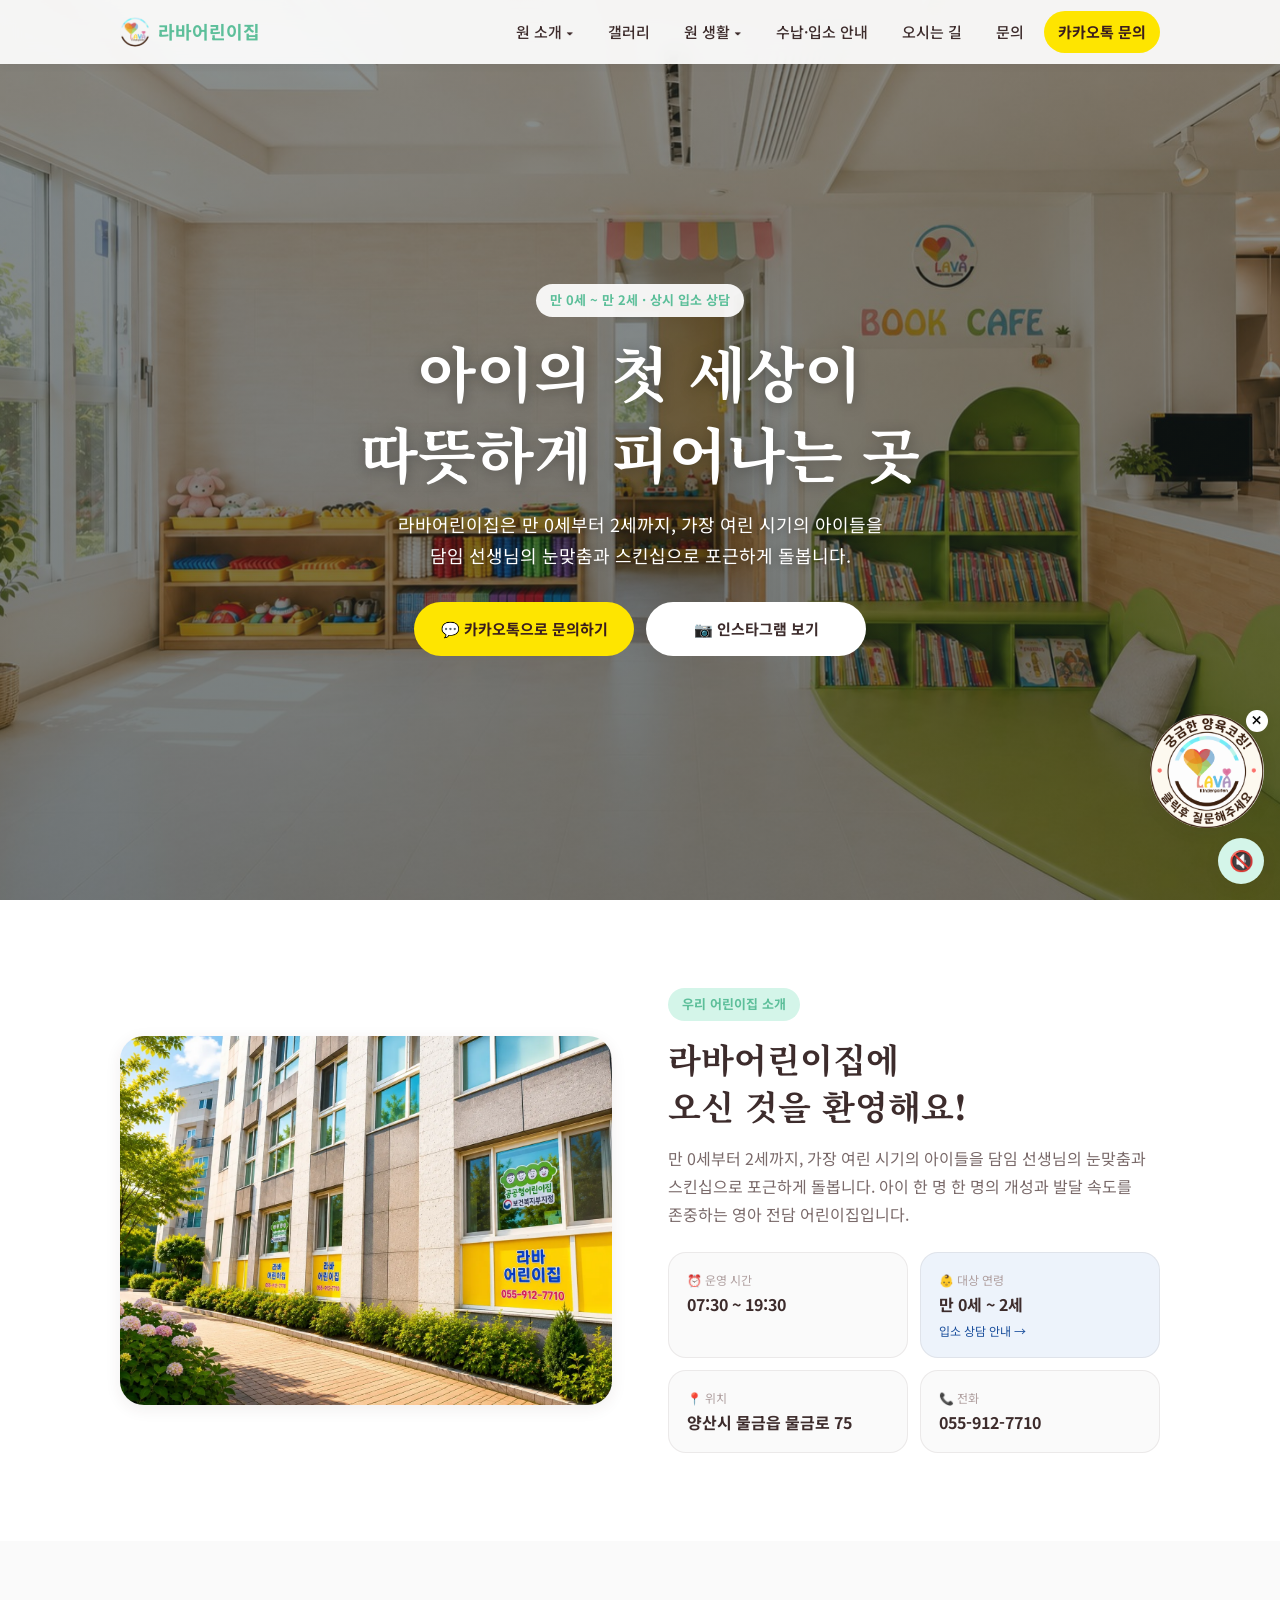
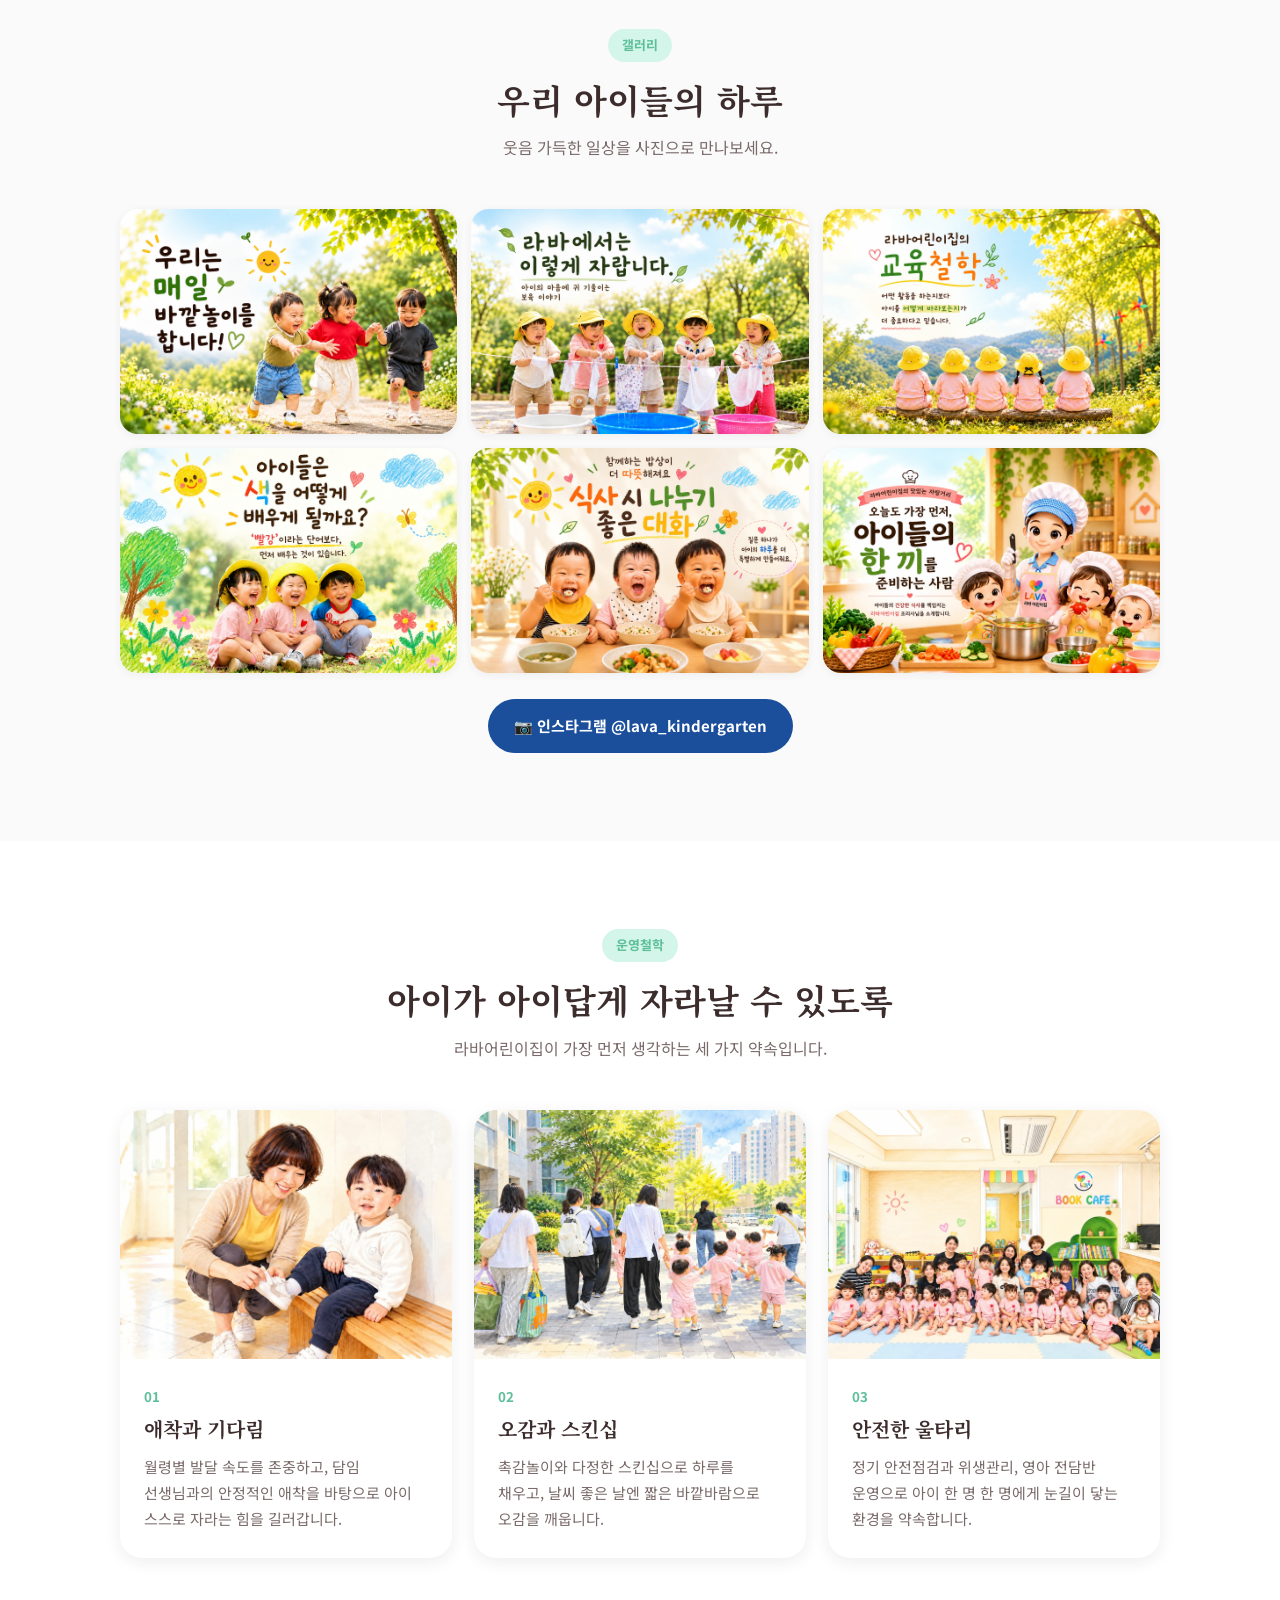
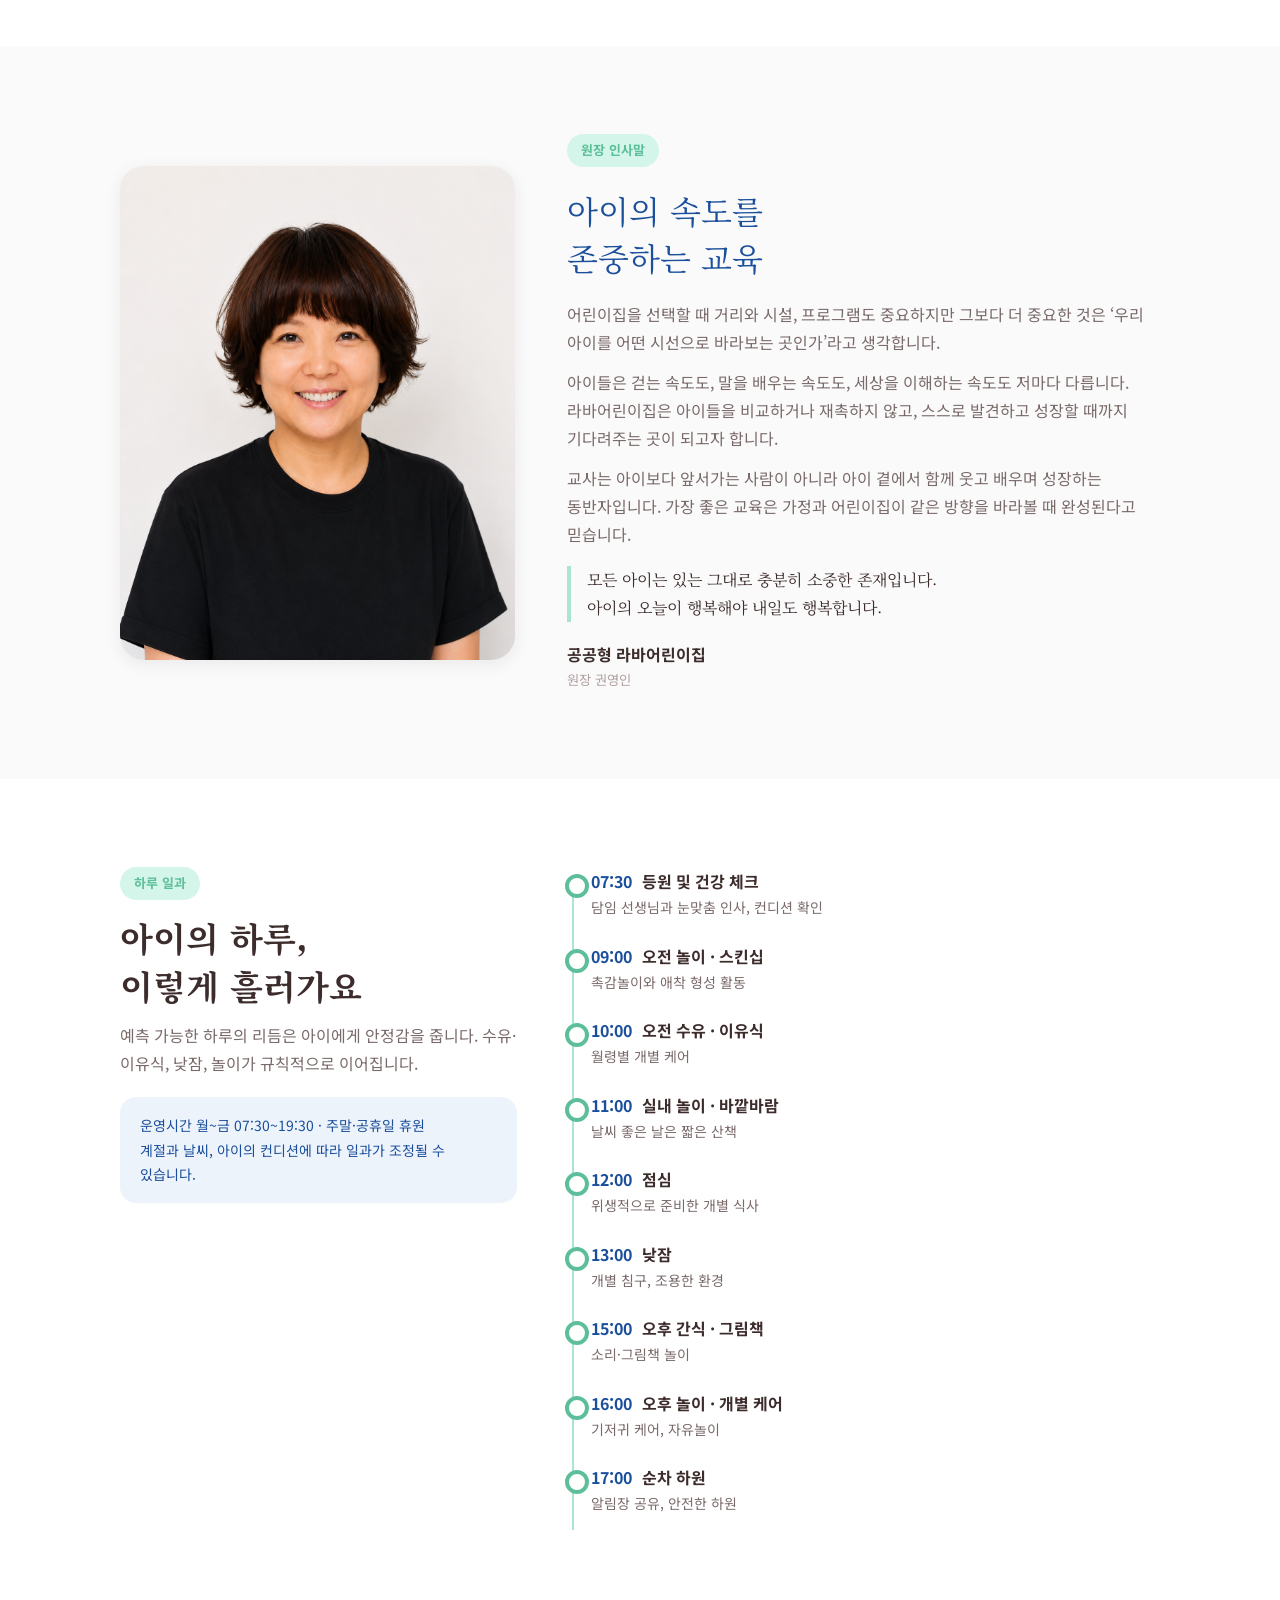
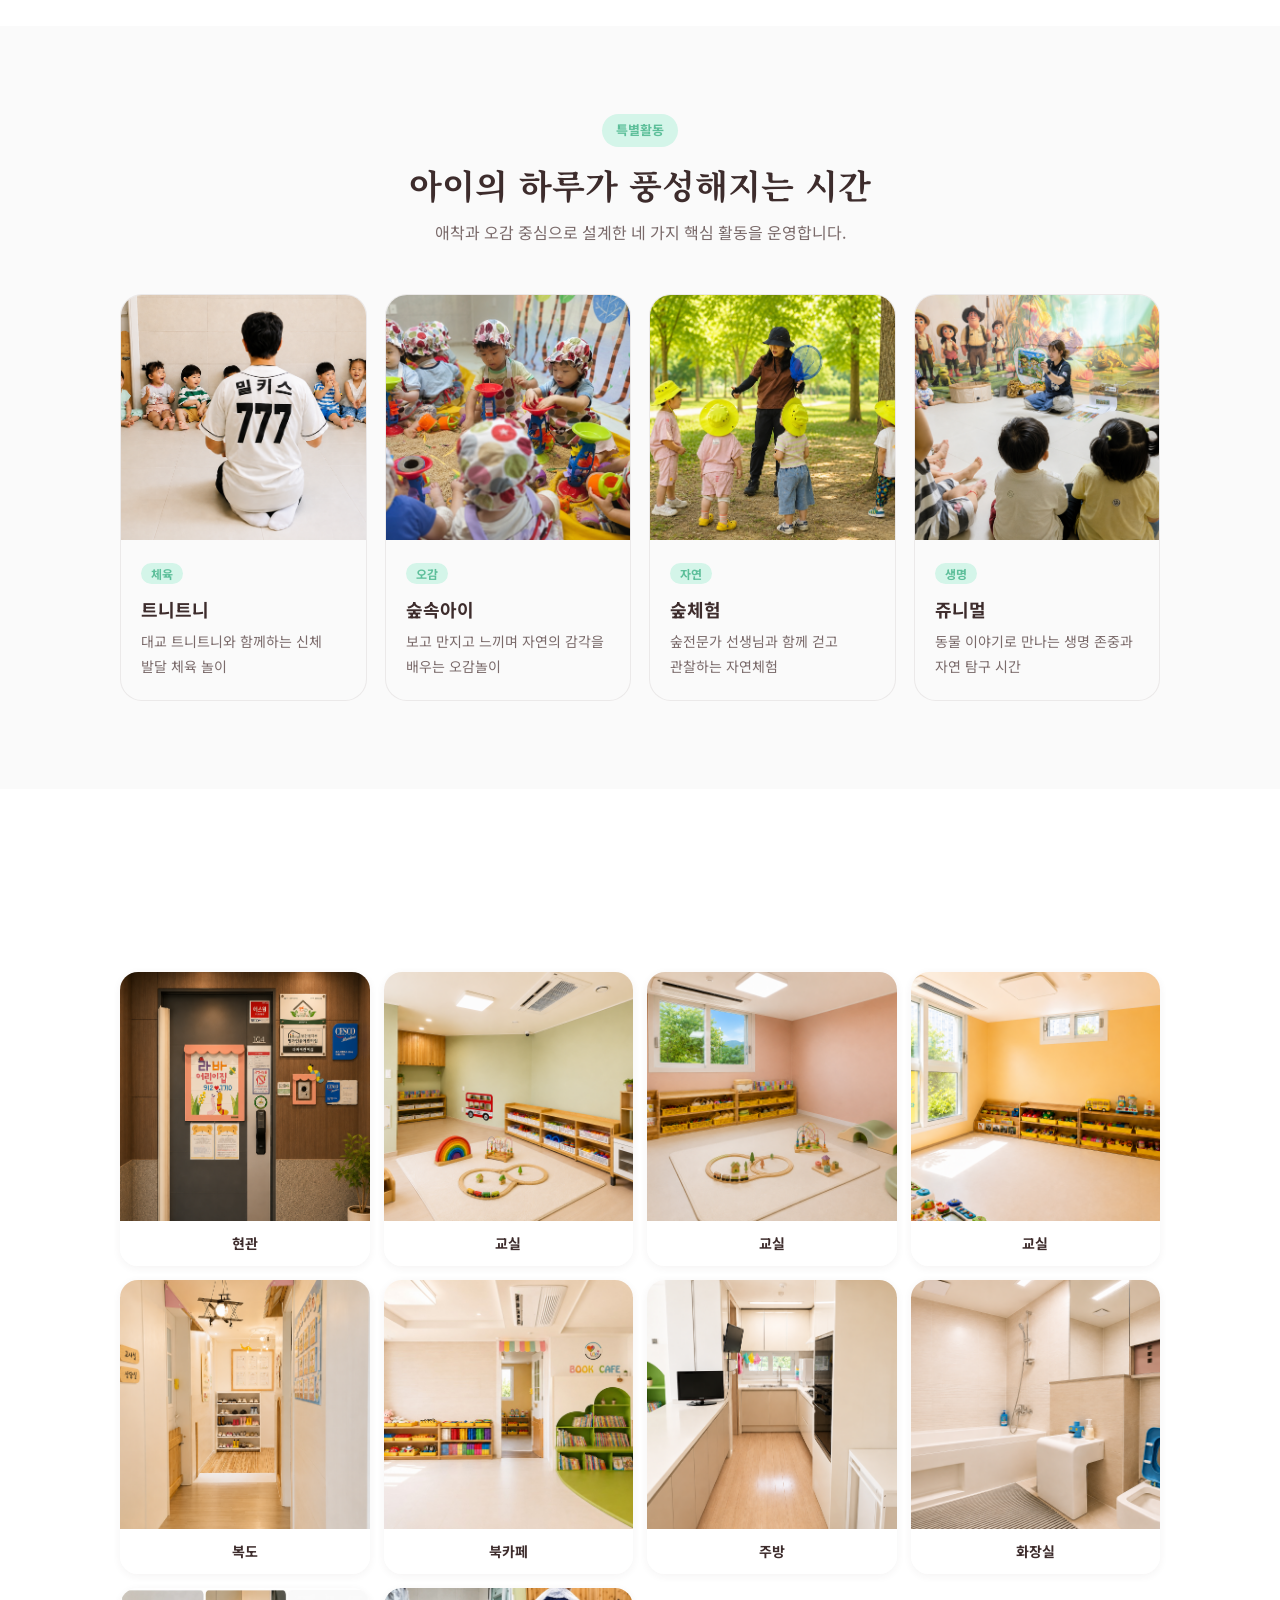
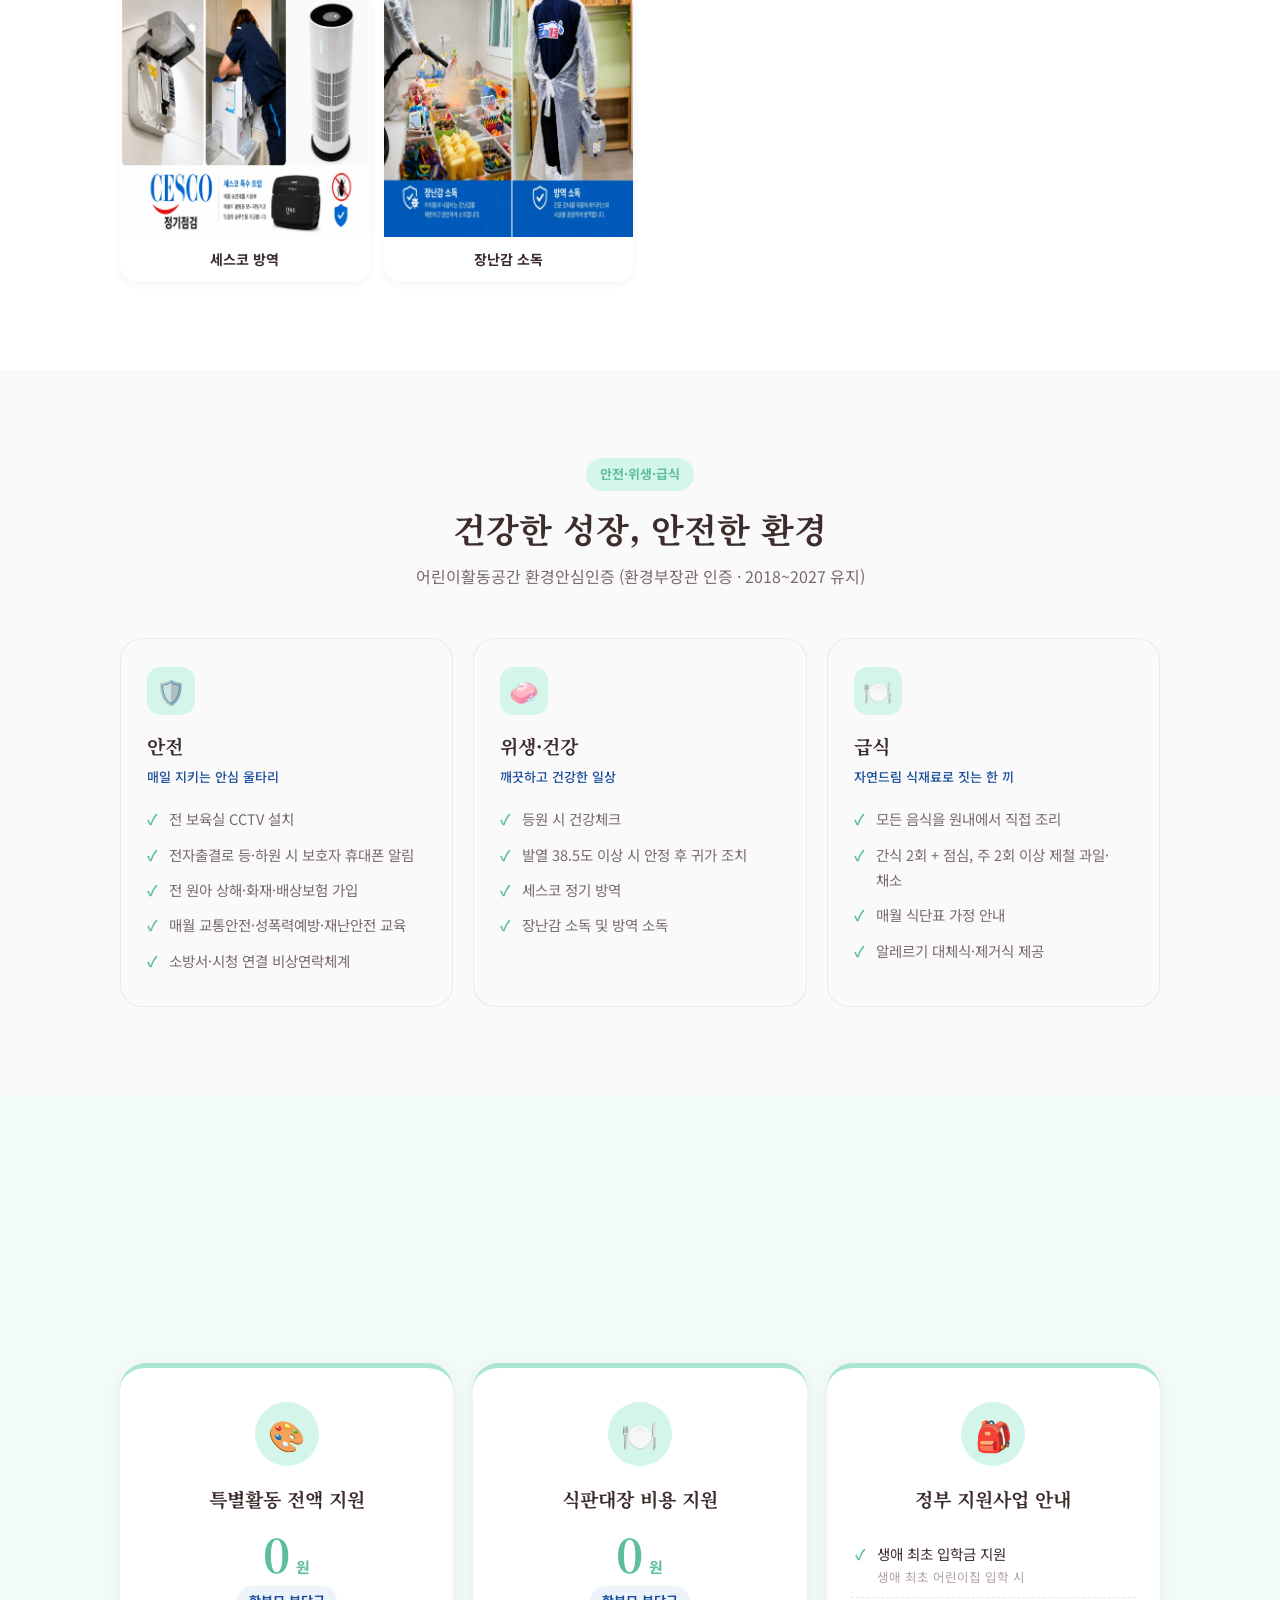
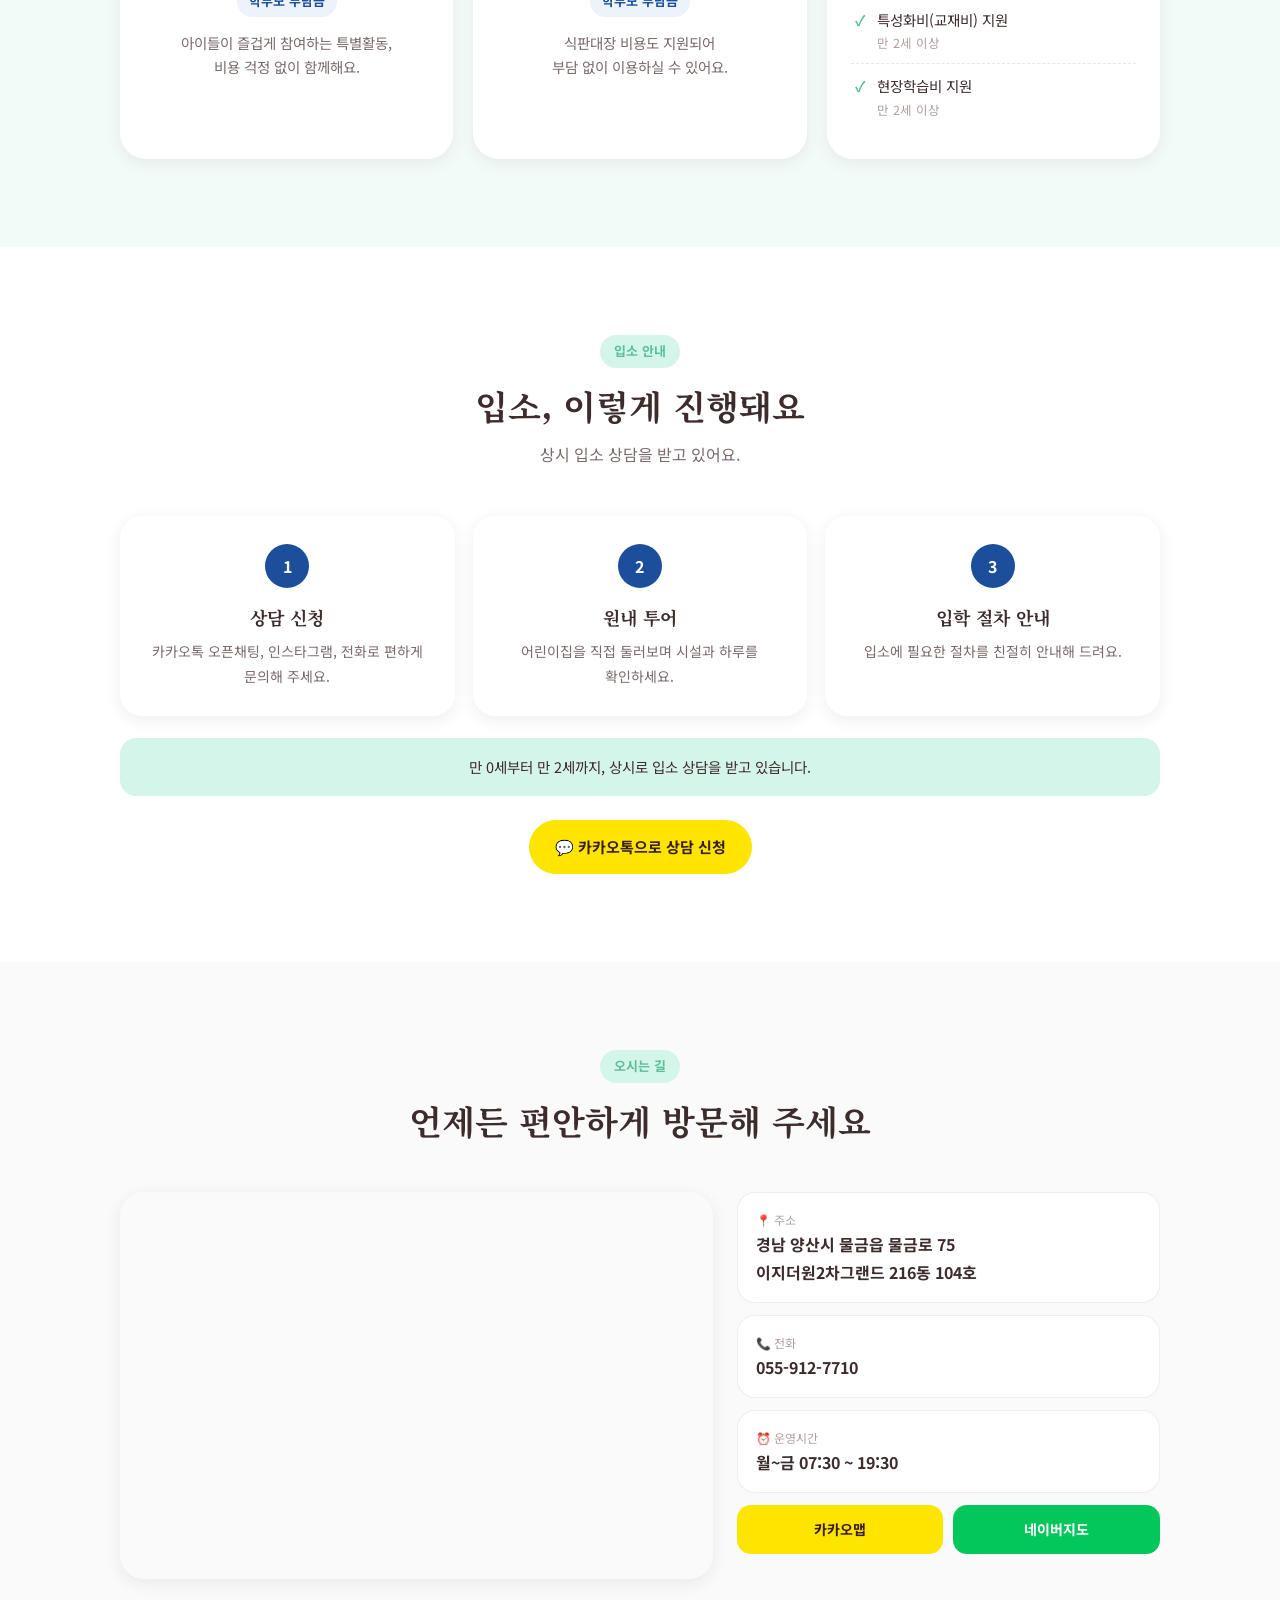
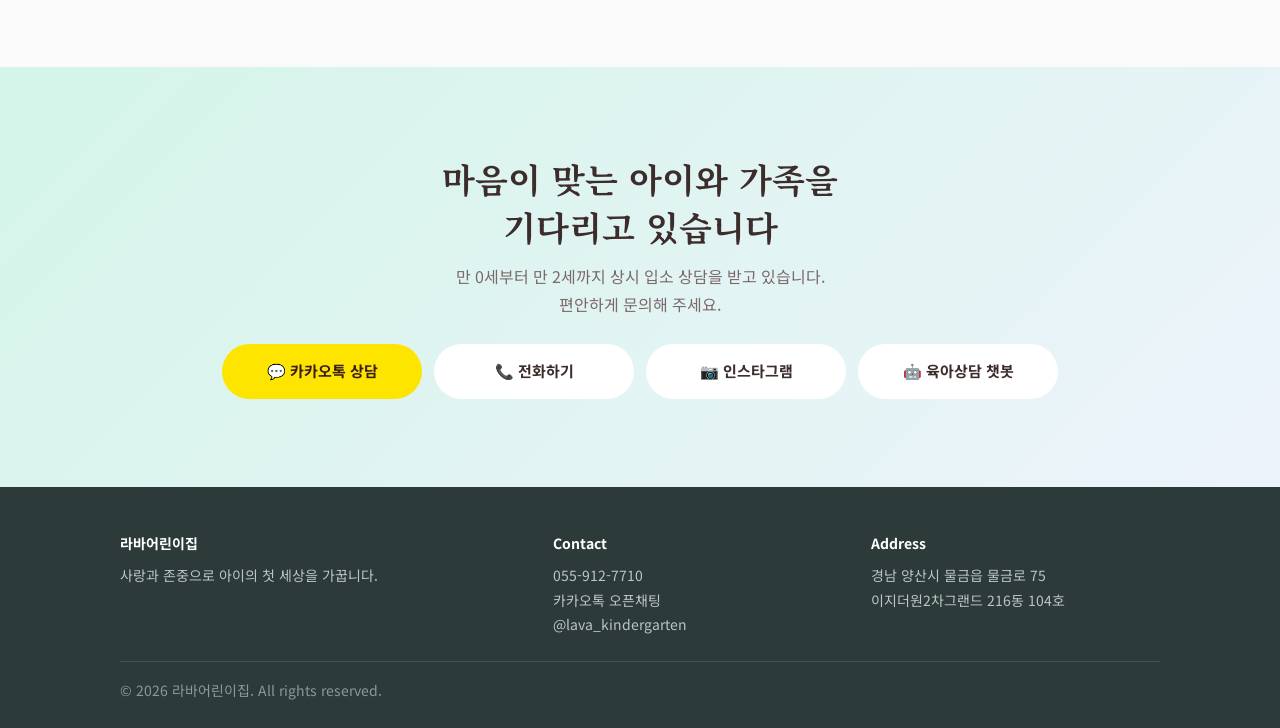
==== commit dcbbc9e0: "Reorder sections: emotion -> trust -> practical -> action, with matching nav Co-Authored-By: Claude " ====
--- a/index.html
+++ b/index.html
@@ -243,11 +243,11 @@
     <a href="#top" class="brand"><img src="images/lava-logo.png" alt="">라바어린이집</a>
     <ul class="menu">
       <li><a href="#about">원 소개 ▾</a>
-        <div class="drop"><a href="#about">어린이집 소개</a><a href="#director">원장 인사말</a><a href="#philosophy">운영철학</a></div></li>
+        <div class="drop"><a href="#about">어린이집 소개</a><a href="#philosophy">운영철학</a><a href="#director">원장 인사말</a></div></li>
+      <li><a href="#gallery">갤러리</a></li>
       <li><a href="#daily">원 생활 ▾</a>
-        <div class="drop"><a href="#programs">특별활동</a><a href="#daily">하루 일과</a><a href="#facility">시설 안내</a><a href="#safety">안전·위생·급식</a></div></li>
-      <li><a href="#gallery">갤러리</a></li>
-      <li><a href="#admission">입소 안내</a></li>
+        <div class="drop"><a href="#daily">하루 일과</a><a href="#programs">특별활동</a><a href="#facility">시설 안내</a><a href="#safety">안전·위생·급식</a></div></li>
+      <li><a href="#fees">수납·입소 안내</a></li>
       <li><a href="#map">오시는 길</a></li>
       <li><a href="#contact">문의</a></li>
       <li><a class="nk" href="https://open.kakao.com/o/sS4eqmpf" target="_blank" rel="noopener">카카오톡 문의</a></li>
@@ -256,9 +256,9 @@
   </div>
 </nav>
 <div class="mnav" id="mnav">
-  <h4>원 소개</h4><a href="#about">어린이집 소개</a><a href="#director">원장 인사말</a><a href="#philosophy">운영철학</a>
-  <h4>원 생활</h4><a href="#programs">특별활동</a><a href="#daily">하루 일과</a><a href="#facility">시설 안내</a><a href="#safety">안전·위생·급식</a>
-  <h4>바로가기</h4><a href="#gallery">갤러리</a><a href="#admission">입소 안내</a><a href="#map">오시는 길</a><a href="#contact">문의</a>
+  <h4>원 소개</h4><a href="#about">어린이집 소개</a><a href="#philosophy">운영철학</a><a href="#director">원장 인사말</a>
+  <h4>원 생활</h4><a href="#daily">하루 일과</a><a href="#programs">특별활동</a><a href="#facility">시설 안내</a><a href="#safety">안전·위생·급식</a>
+  <h4>바로가기</h4><a href="#gallery">갤러리</a><a href="#fees">수납·입소 안내</a><a href="#map">오시는 길</a><a href="#contact">문의</a>
   <a href="https://open.kakao.com/o/sS4eqmpf" target="_blank" rel="noopener" style="font-weight:700">💬 카카오톡 문의</a>
 </div>
 
@@ -291,6 +291,32 @@
   </div>
 </section>
 
+<section id="gallery">
+  <div class="container">
+    <div class="sec-head reveal"><div class="badge">갤러리</div><h2>우리 아이들의 하루</h2><p>웃음 가득한 일상을 사진으로 만나보세요.</p></div>
+    <div class="grid" id="g-d">
+      <img src="images/gallery-outdoor.webp" alt="우리는 매일 바깥놀이를 합니다" loading="lazy">
+      <img src="images/gallery-grow.webp" alt="라바에서는 이렇게 자랍니다" loading="lazy">
+      <img src="images/gallery-philosophy.webp" alt="라바어린이집의 교육철학" loading="lazy">
+      <img src="images/gallery-color.webp" alt="아이들은 색을 어떻게 배우게 될까요?" loading="lazy">
+      <img src="images/gallery-meal.webp" alt="식사 시 나누기 좋은 대화" loading="lazy">
+      <img src="images/gallery-cook.webp" alt="아이들의 한 끼를 준비하는 사람, 라바어린이집 조리사님" loading="lazy">
+    </div>
+    <p style="text-align:center;margin-top:26px"><a class="btn btn-navy" href="https://www.instagram.com/lava_kindergarten" target="_blank" rel="noopener">📷 인스타그램 @lava_kindergarten</a></p>
+  </div>
+</section>
+
+<section id="philosophy" class="bg-w">
+  <div class="container">
+    <div class="sec-head reveal"><div class="badge">운영철학</div><h2>아이가 아이답게<br class="mbr"> 자라날 수 있도록</h2><p>라바어린이집이 가장 먼저 생각하는<br class="mbr"> 세 가지 약속입니다.</p></div>
+    <div class="cards3">
+      <div class="pcard reveal"><img src="images/phil-attachment.webp" alt="아이의 신발을 신겨주는 선생님" loading="lazy"><div><small>01</small><h3>애착과 기다림</h3><p>월령별 발달 속도를 존중하고, 담임 선생님과의 안정적인 애착을 바탕으로 아이 스스로 자라는 힘을 길러갑니다.</p></div></div>
+      <div class="pcard reveal"><img src="images/phil-senses.webp" alt="선생님과 손잡고 산책하는 아이들" loading="lazy"><div><small>02</small><h3>오감과 스킨십</h3><p>촉감놀이와 다정한 스킨십으로 하루를 채우고, 날씨 좋은 날엔 짧은 바깥바람으로 오감을 깨웁니다.</p></div></div>
+      <div class="pcard reveal"><img src="images/phil-safe-group.webp" alt="북카페에서 함께한 선생님과 아이들" loading="lazy"><div><small>03</small><h3>안전한 울타리</h3><p>정기 안전점검과 위생관리, 영아 전담반 운영으로 아이 한 명 한 명에게 눈길이 닿는 환경을 약속합니다.</p></div></div>
+    </div>
+  </div>
+</section>
+
 <section id="director">
   <div class="container dir-grid reveal">
     <div><img src="images/원장님.png" alt="원장님" loading="lazy"></div>
@@ -306,46 +332,7 @@
   </div>
 </section>
 
-<section id="philosophy" class="bg-w">
-  <div class="container">
-    <div class="sec-head reveal"><div class="badge">운영철학</div><h2>아이가 아이답게<br class="mbr"> 자라날 수 있도록</h2><p>라바어린이집이 가장 먼저 생각하는<br class="mbr"> 세 가지 약속입니다.</p></div>
-    <div class="cards3">
-      <div class="pcard reveal"><img src="images/phil-attachment.webp" alt="아이의 신발을 신겨주는 선생님" loading="lazy"><div><small>01</small><h3>애착과 기다림</h3><p>월령별 발달 속도를 존중하고, 담임 선생님과의 안정적인 애착을 바탕으로 아이 스스로 자라는 힘을 길러갑니다.</p></div></div>
-      <div class="pcard reveal"><img src="images/phil-senses.webp" alt="선생님과 손잡고 산책하는 아이들" loading="lazy"><div><small>02</small><h3>오감과 스킨십</h3><p>촉감놀이와 다정한 스킨십으로 하루를 채우고, 날씨 좋은 날엔 짧은 바깥바람으로 오감을 깨웁니다.</p></div></div>
-      <div class="pcard reveal"><img src="images/phil-safe-group.webp" alt="북카페에서 함께한 선생님과 아이들" loading="lazy"><div><small>03</small><h3>안전한 울타리</h3><p>정기 안전점검과 위생관리, 영아 전담반 운영으로 아이 한 명 한 명에게 눈길이 닿는 환경을 약속합니다.</p></div></div>
-    </div>
-  </div>
-</section>
-
-<section id="programs">
-  <div class="container">
-    <div class="sec-head reveal"><div class="badge">특별활동</div><h2>아이의 하루가<br class="mbr"> 풍성해지는 시간</h2><p>애착과 오감 중심으로 설계한<br class="mbr"> 네 가지 핵심 활동을 운영합니다.</p></div>
-    <div class="progs">
-      <div class="prog reveal"><img src="images/프로그램_트니트니-v2.jpg" alt="" loading="lazy"><div><small>체육</small><h3>트니트니</h3><p>대교 트니트니와 함께하는 신체 발달 체육 놀이</p></div></div>
-      <div class="prog reveal"><img src="images/프로그램_숲속아이.png" alt="" loading="lazy"><div><small>오감</small><h3>숲속아이</h3><p>보고 만지고 느끼며 자연의 감각을 배우는 오감놀이</p></div></div>
-      <div class="prog reveal"><img src="images/프로그램_숲체험.png" alt="" loading="lazy"><div><small>자연</small><h3>숲체험</h3><p>숲전문가 선생님과 함께 걷고 관찰하는 자연체험</p></div></div>
-      <div class="prog reveal"><img src="images/프로그램_쥬니멀.png" alt="" loading="lazy"><div><small>생명</small><h3>쥬니멀</h3><p>동물 이야기로 만나는 생명 존중과 자연 탐구 시간</p></div></div>
-    </div>
-  </div>
-</section>
-
-<section id="gallery" class="bg-w">
-  <div class="container">
-    <div class="sec-head reveal"><div class="badge">갤러리</div><h2>우리 아이들의 하루</h2><p>웃음 가득한 일상을 사진으로 만나보세요.</p></div>
-    <div class="grid" id="g-d">
-      <img src="images/gallery-outdoor.webp" alt="우리는 매일 바깥놀이를 합니다" loading="lazy">
-      <img src="images/gallery-grow.webp" alt="라바에서는 이렇게 자랍니다" loading="lazy">
-      <img src="images/gallery-philosophy.webp" alt="라바어린이집의 교육철학" loading="lazy">
-      <img src="images/gallery-color.webp" alt="아이들은 색을 어떻게 배우게 될까요?" loading="lazy">
-      <img src="images/gallery-meal.webp" alt="식사 시 나누기 좋은 대화" loading="lazy">
-      <img src="images/gallery-cook.webp" alt="아이들의 한 끼를 준비하는 사람, 라바어린이집 조리사님" loading="lazy">
-    </div>
-    <p style="text-align:center;margin-top:26px"><a class="btn btn-navy" href="https://www.instagram.com/lava_kindergarten" target="_blank" rel="noopener">📷 인스타그램 @lava_kindergarten</a></p>
-  </div>
-</section>
-<div class="lb" id="lb"><img alt=""></div>
-
-<section id="daily">
+<section id="daily" class="bg-w">
   <div class="container daily-grid">
     <div class="reveal">
       <div class="badge">하루 일과</div>
@@ -364,6 +351,18 @@
       <li><time>16:00</time><b>오후 놀이 · 개별 케어</b><span>기저귀 케어, 자유놀이</span></li>
       <li><time>17:00</time><b>순차 하원</b><span>알림장 공유, 안전한 하원</span></li>
     </ul>
+  </div>
+</section>
+
+<section id="programs">
+  <div class="container">
+    <div class="sec-head reveal"><div class="badge">특별활동</div><h2>아이의 하루가<br class="mbr"> 풍성해지는 시간</h2><p>애착과 오감 중심으로 설계한<br class="mbr"> 네 가지 핵심 활동을 운영합니다.</p></div>
+    <div class="progs">
+      <div class="prog reveal"><img src="images/프로그램_트니트니-v2.jpg" alt="" loading="lazy"><div><small>체육</small><h3>트니트니</h3><p>대교 트니트니와 함께하는 신체 발달 체육 놀이</p></div></div>
+      <div class="prog reveal"><img src="images/프로그램_숲속아이.png" alt="" loading="lazy"><div><small>오감</small><h3>숲속아이</h3><p>보고 만지고 느끼며 자연의 감각을 배우는 오감놀이</p></div></div>
+      <div class="prog reveal"><img src="images/프로그램_숲체험.png" alt="" loading="lazy"><div><small>자연</small><h3>숲체험</h3><p>숲전문가 선생님과 함께 걷고 관찰하는 자연체험</p></div></div>
+      <div class="prog reveal"><img src="images/프로그램_쥬니멀.png" alt="" loading="lazy"><div><small>생명</small><h3>쥬니멀</h3><p>동물 이야기로 만나는 생명 존중과 자연 탐구 시간</p></div></div>
+    </div>
   </div>
 </section>
 
@@ -462,6 +461,8 @@
     </div>
   </div>
 </section>
+
+<div class="lb" id="lb"><img alt=""></div>
 
 <footer>
   <div class="container">
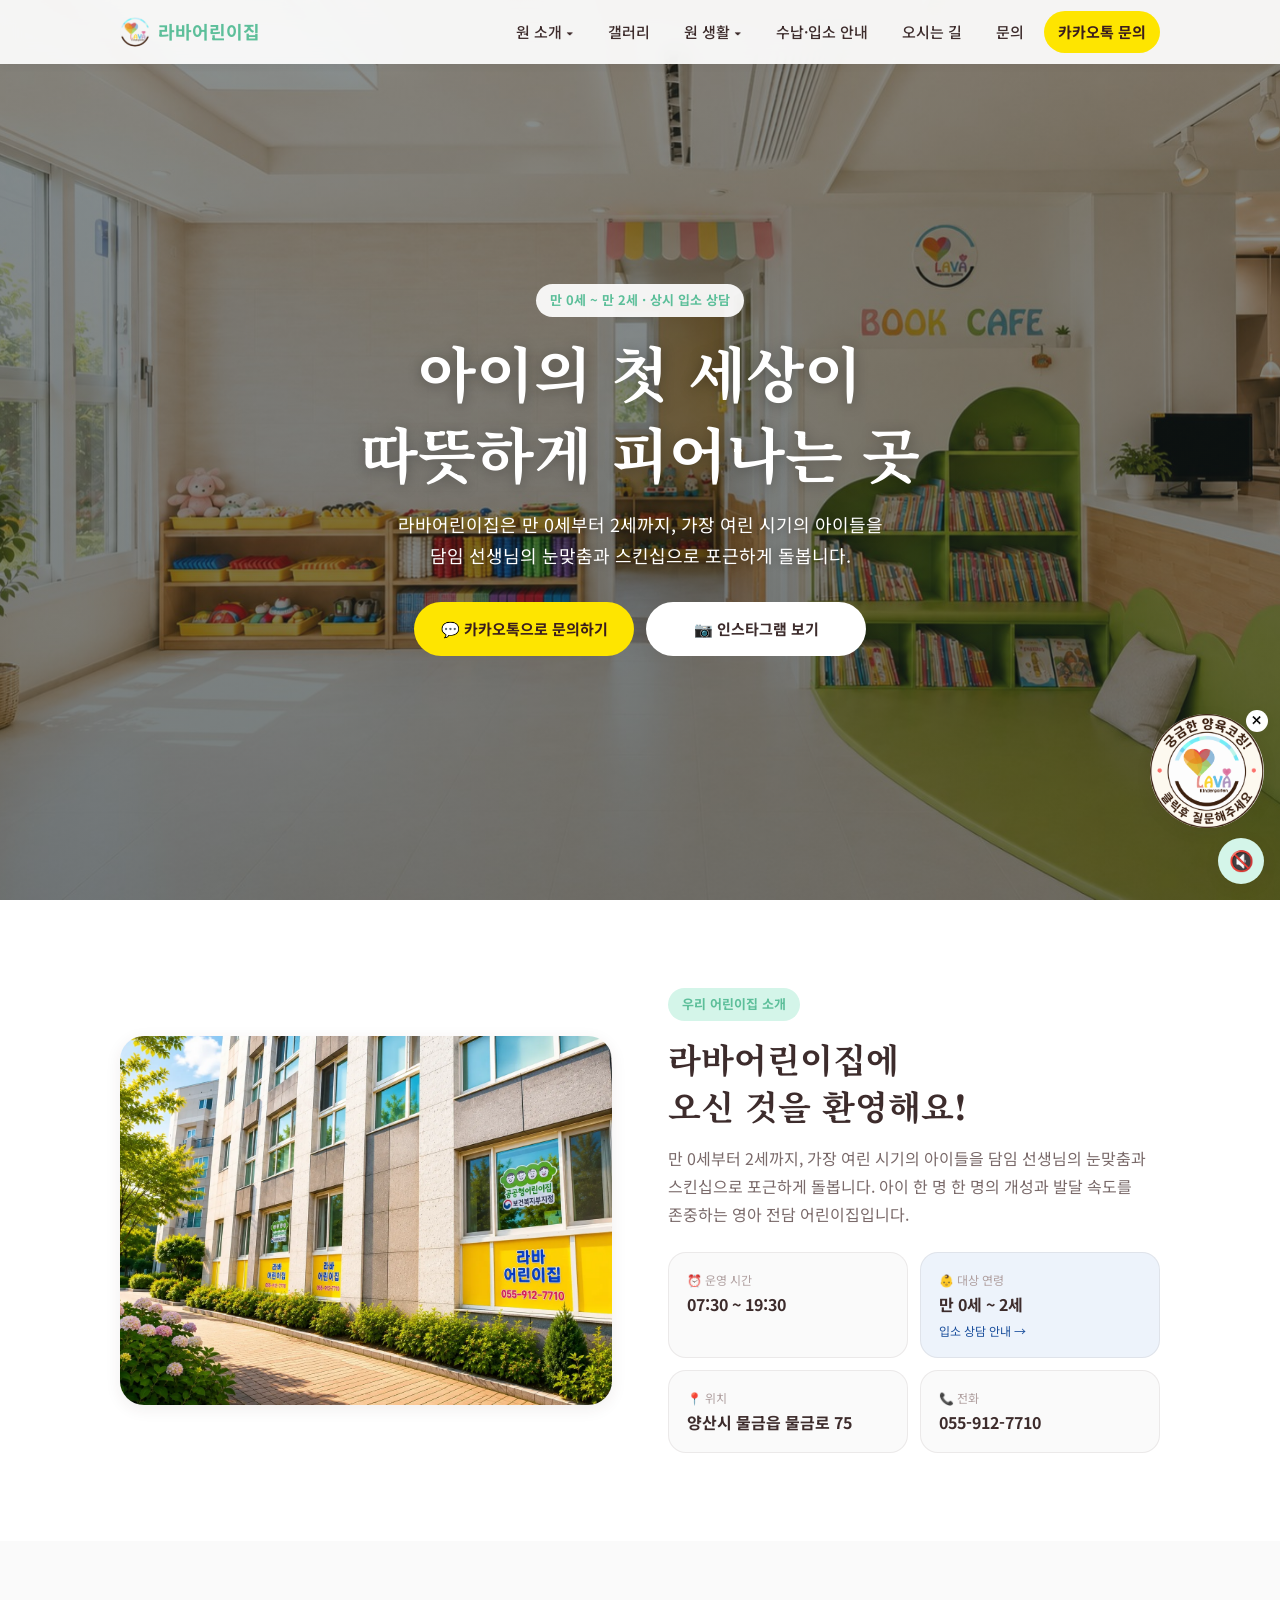
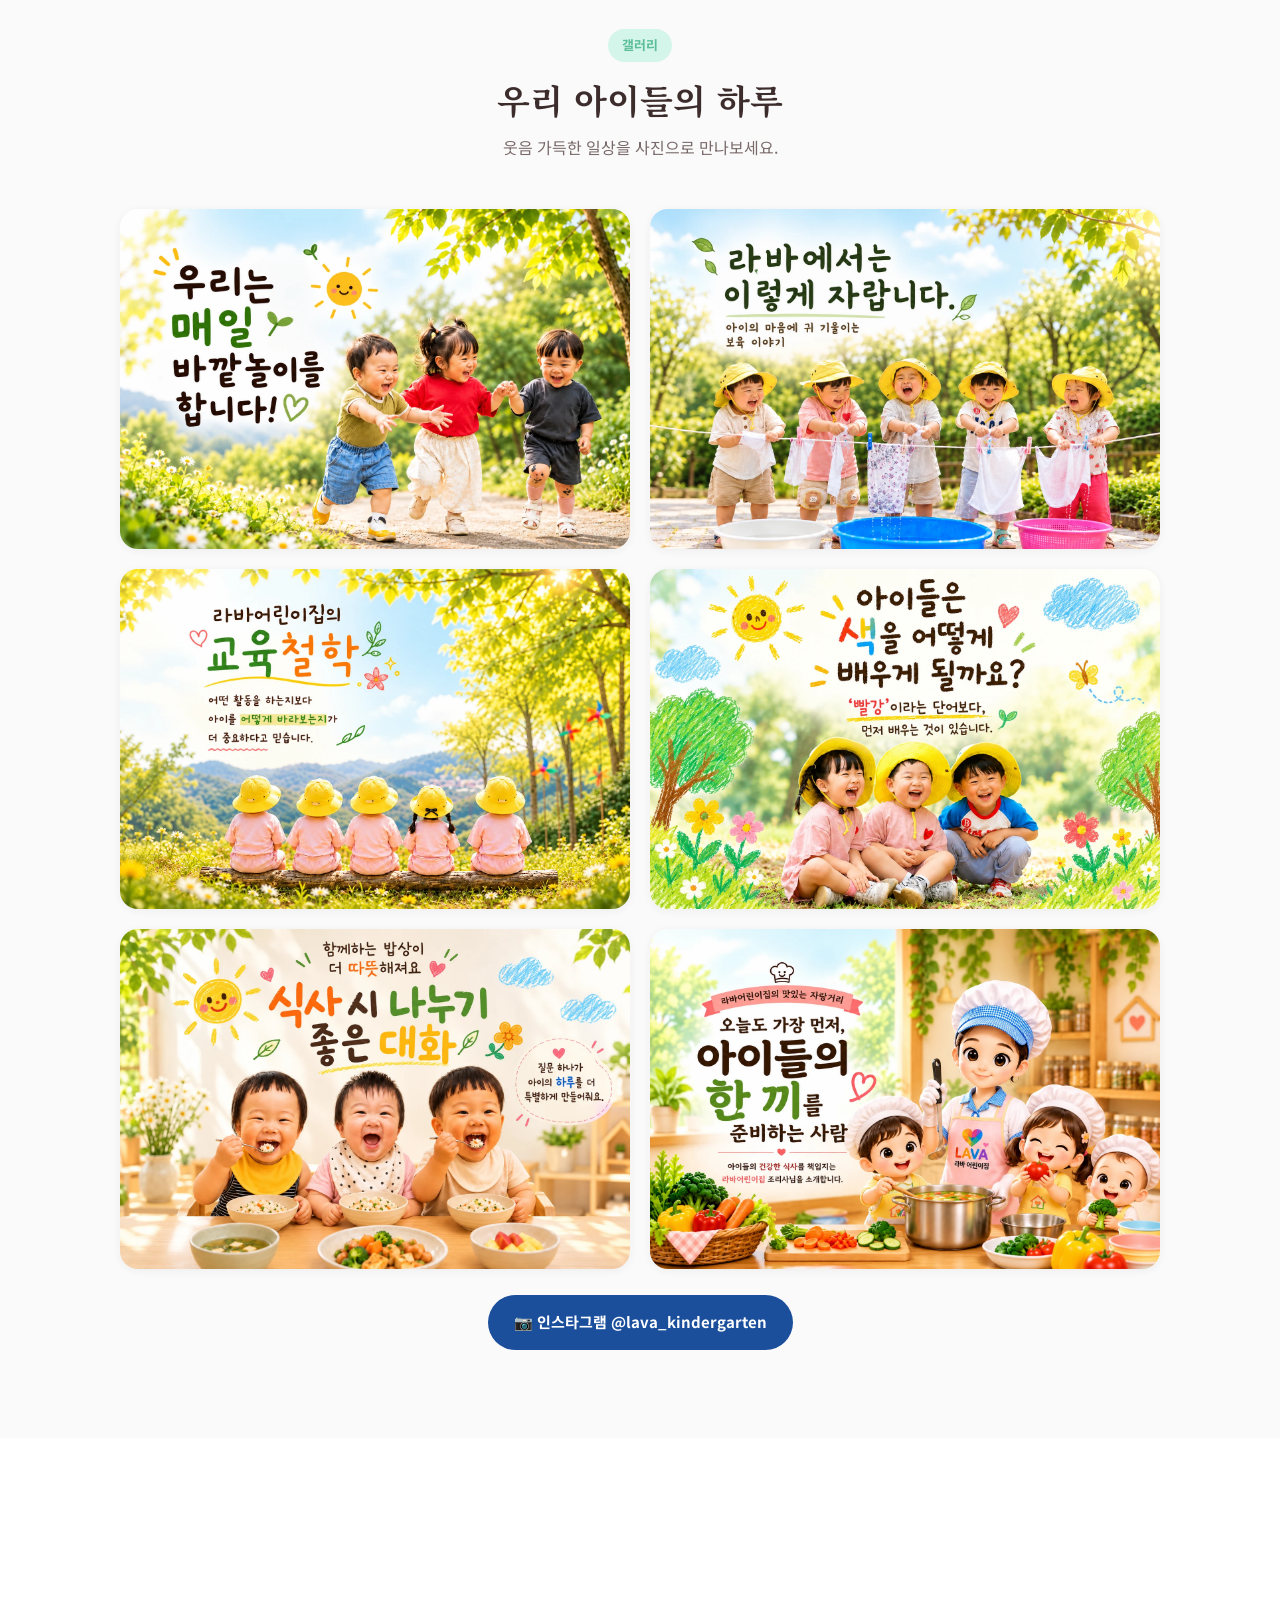
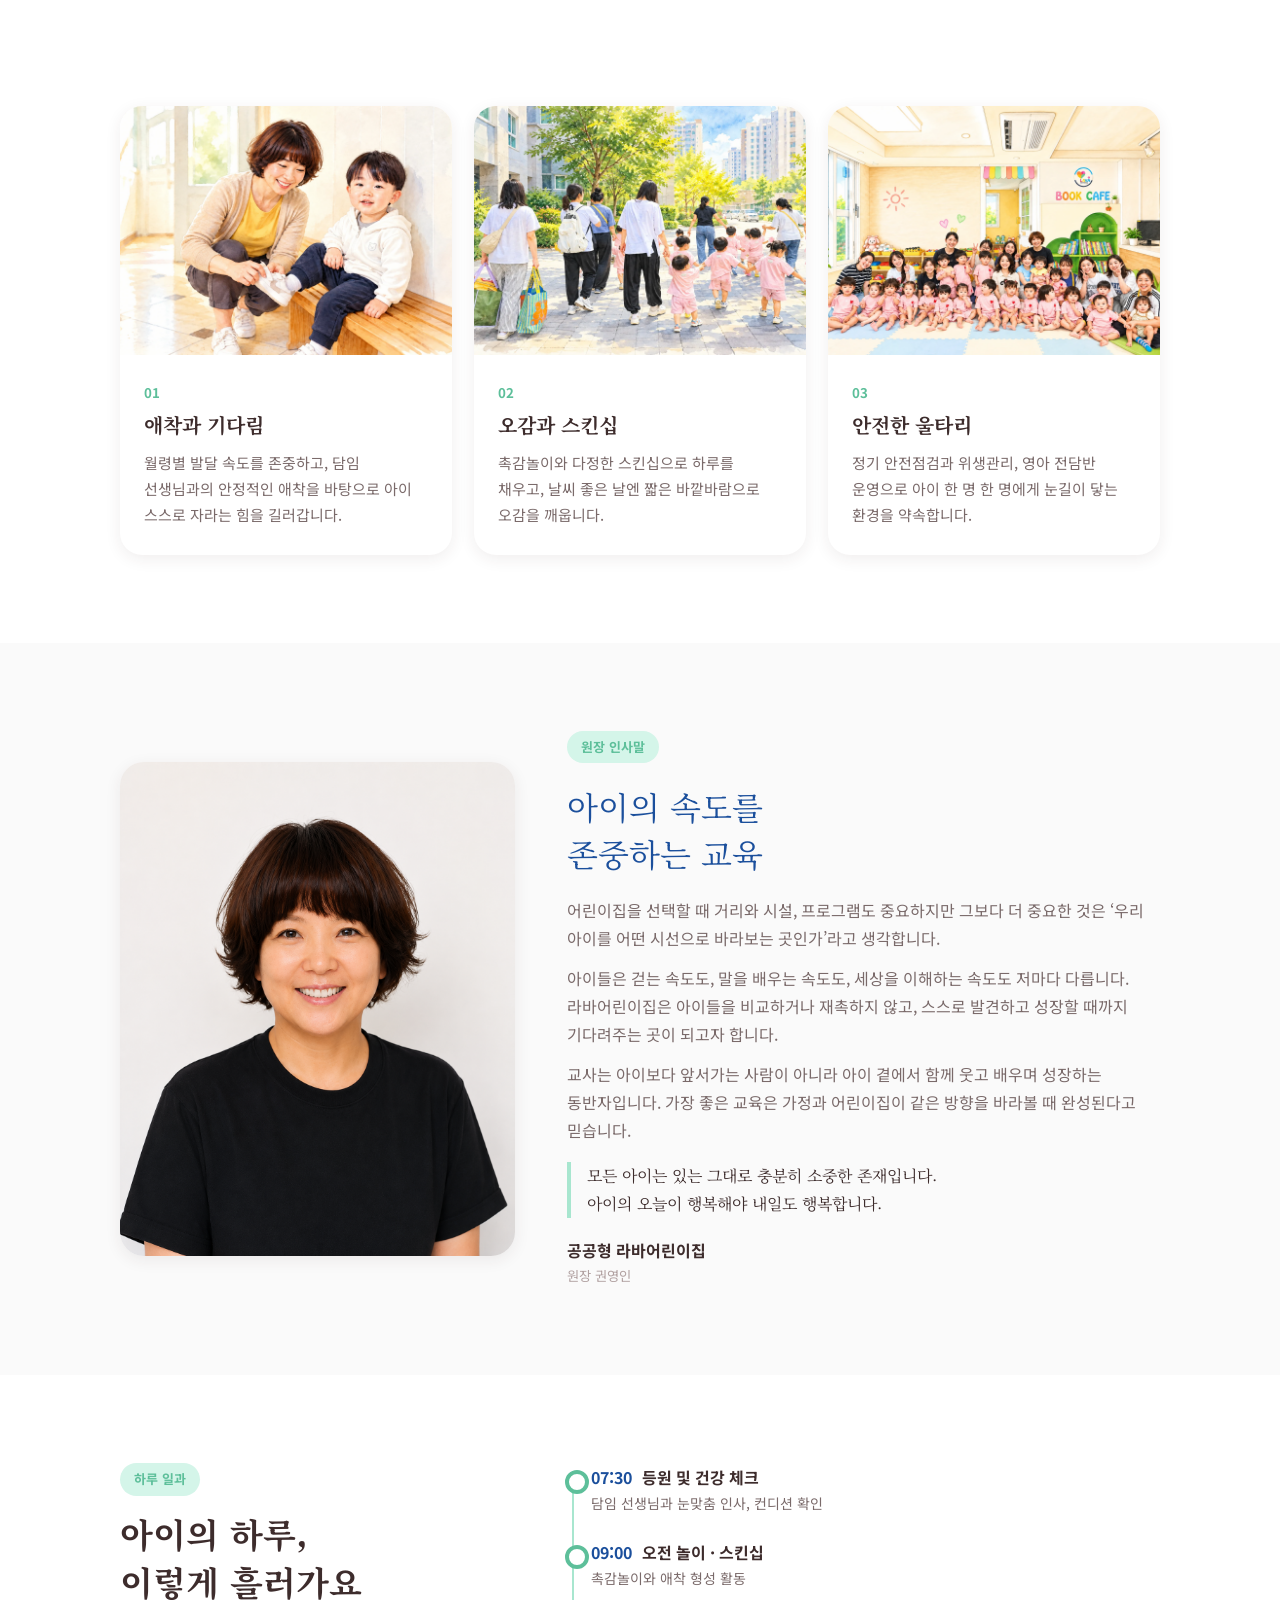
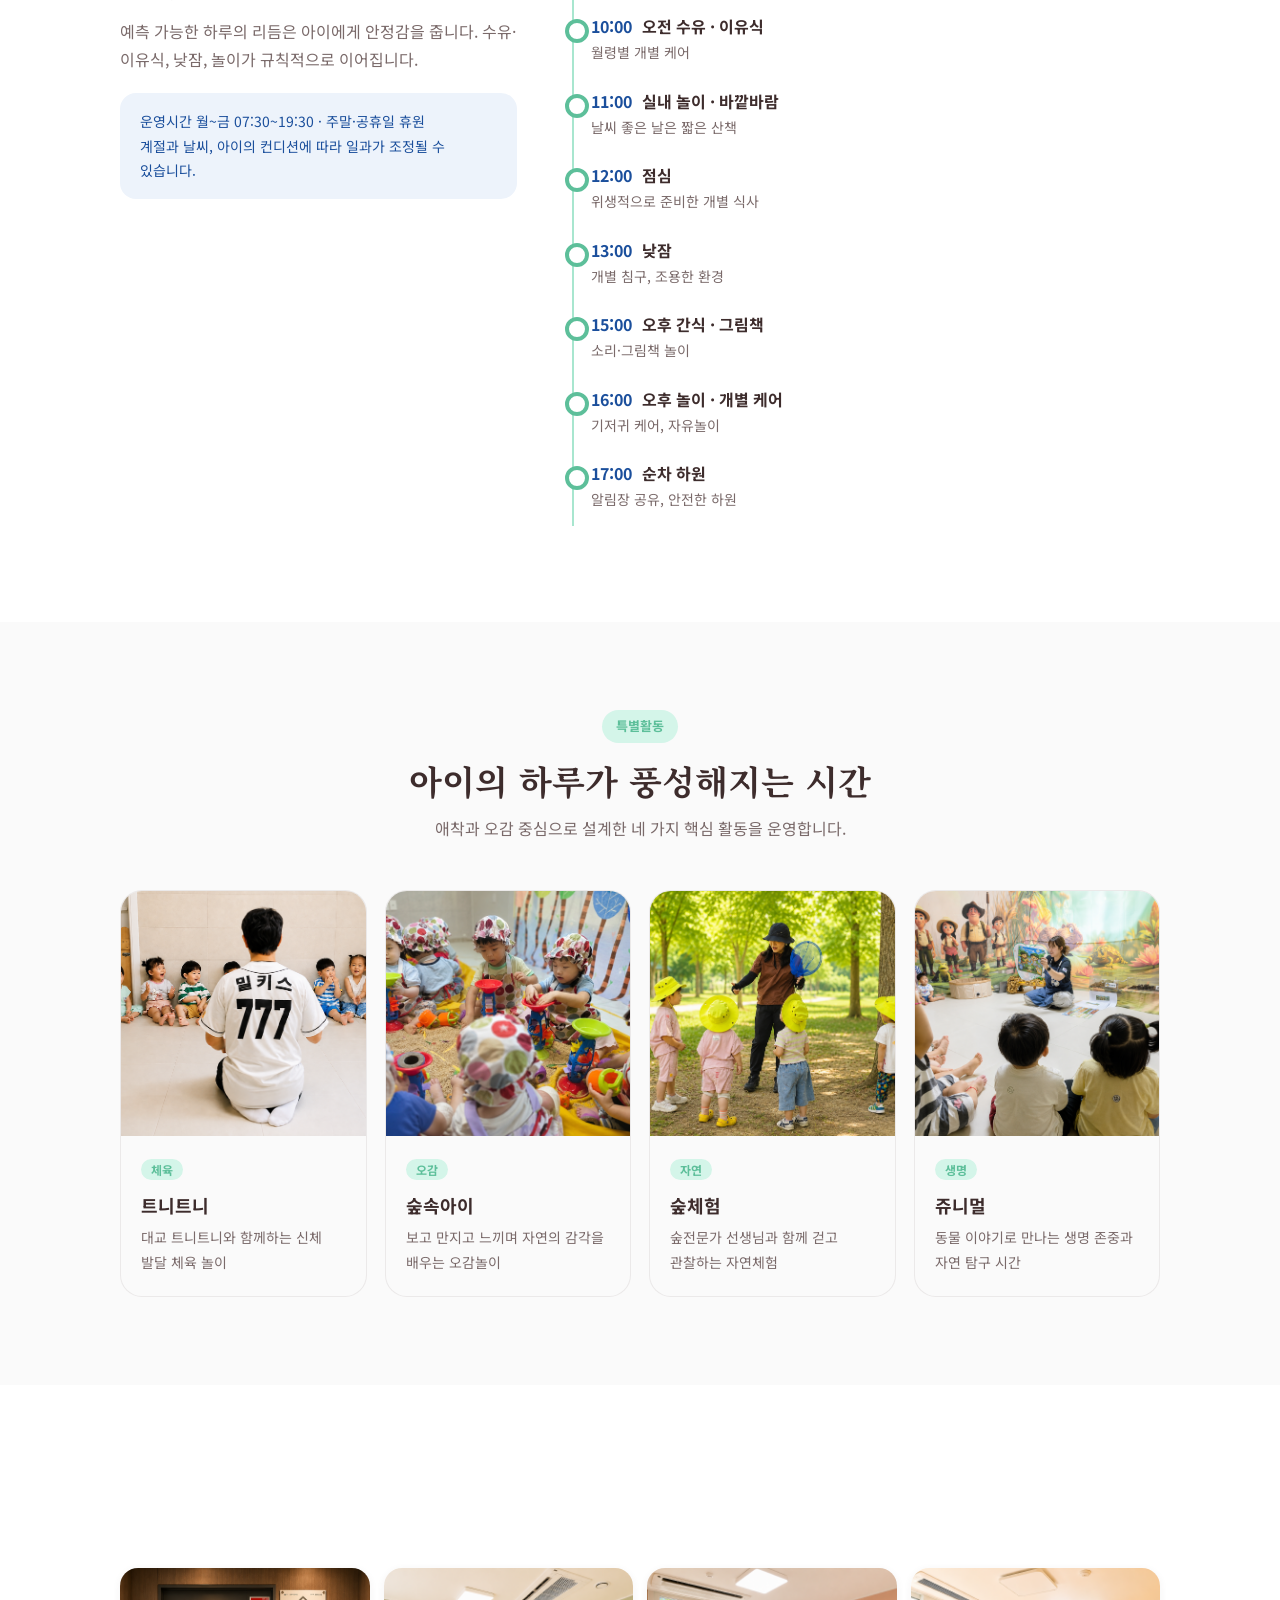
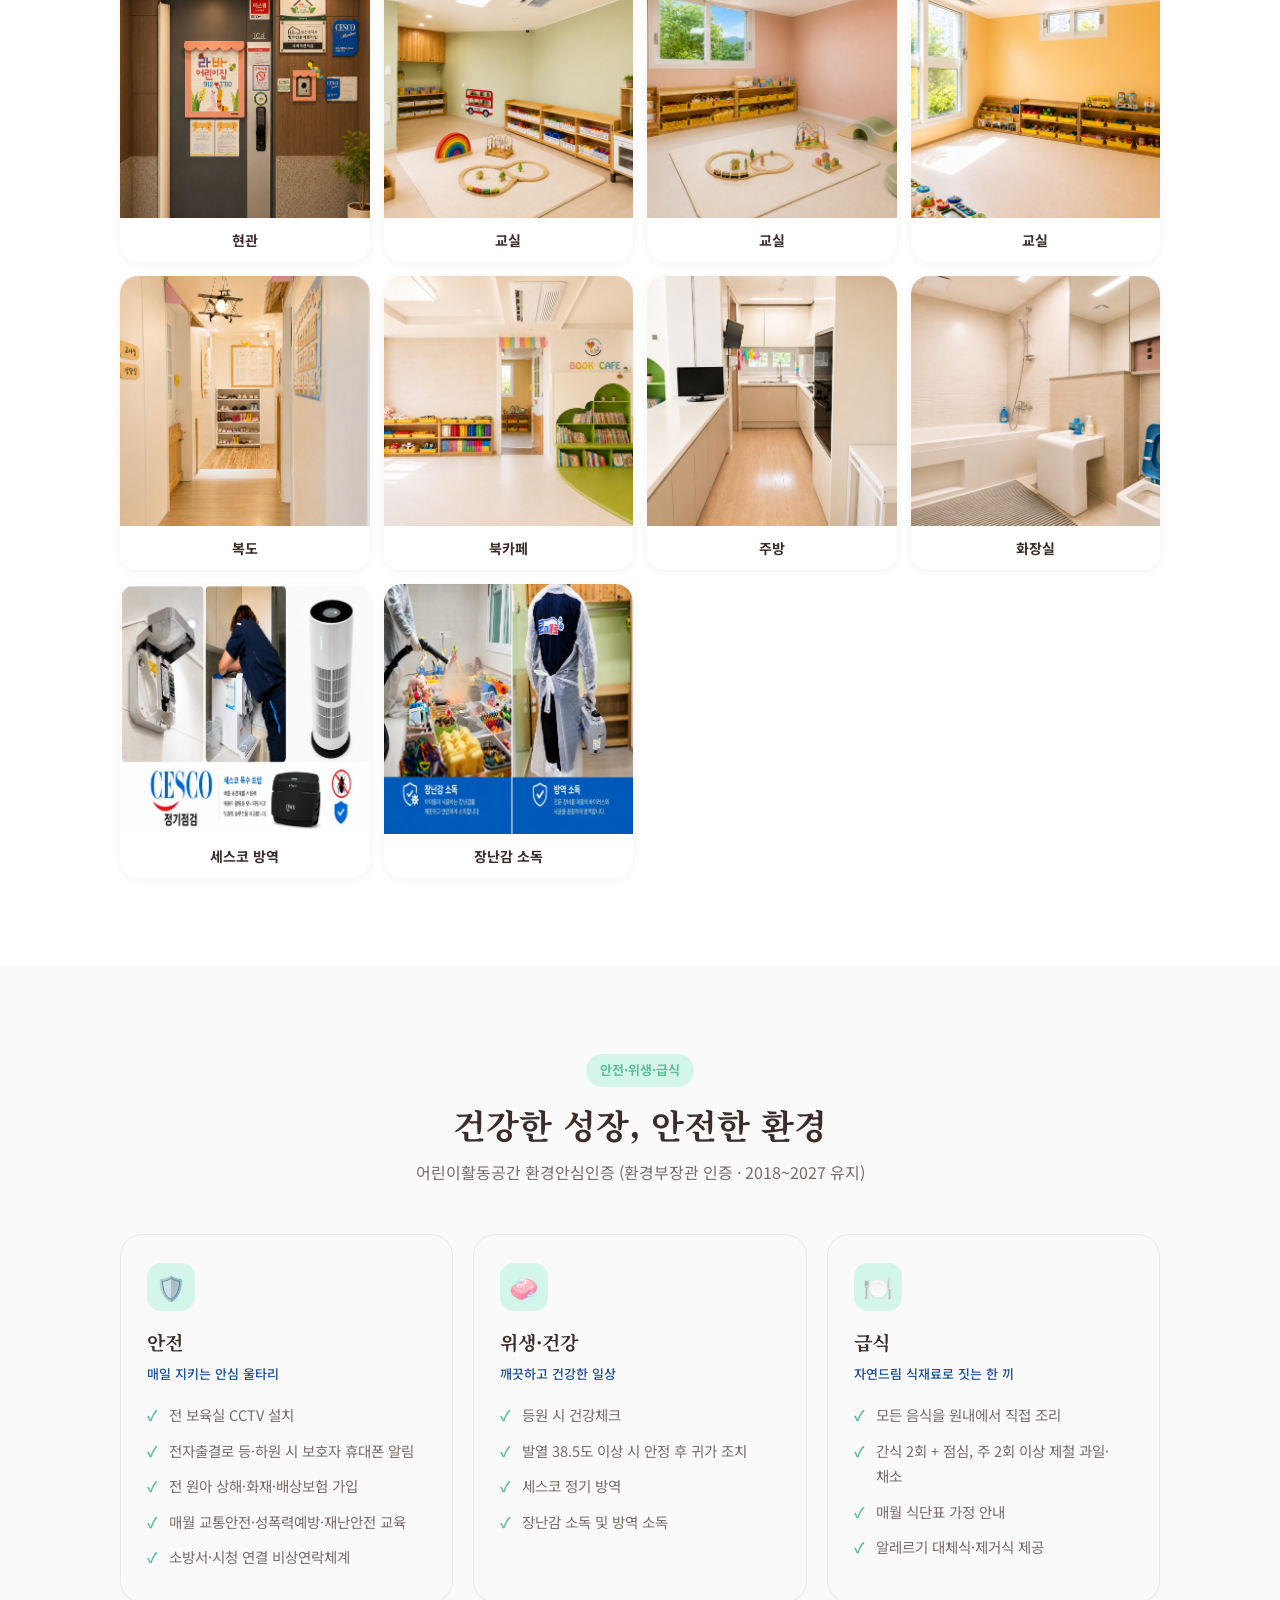
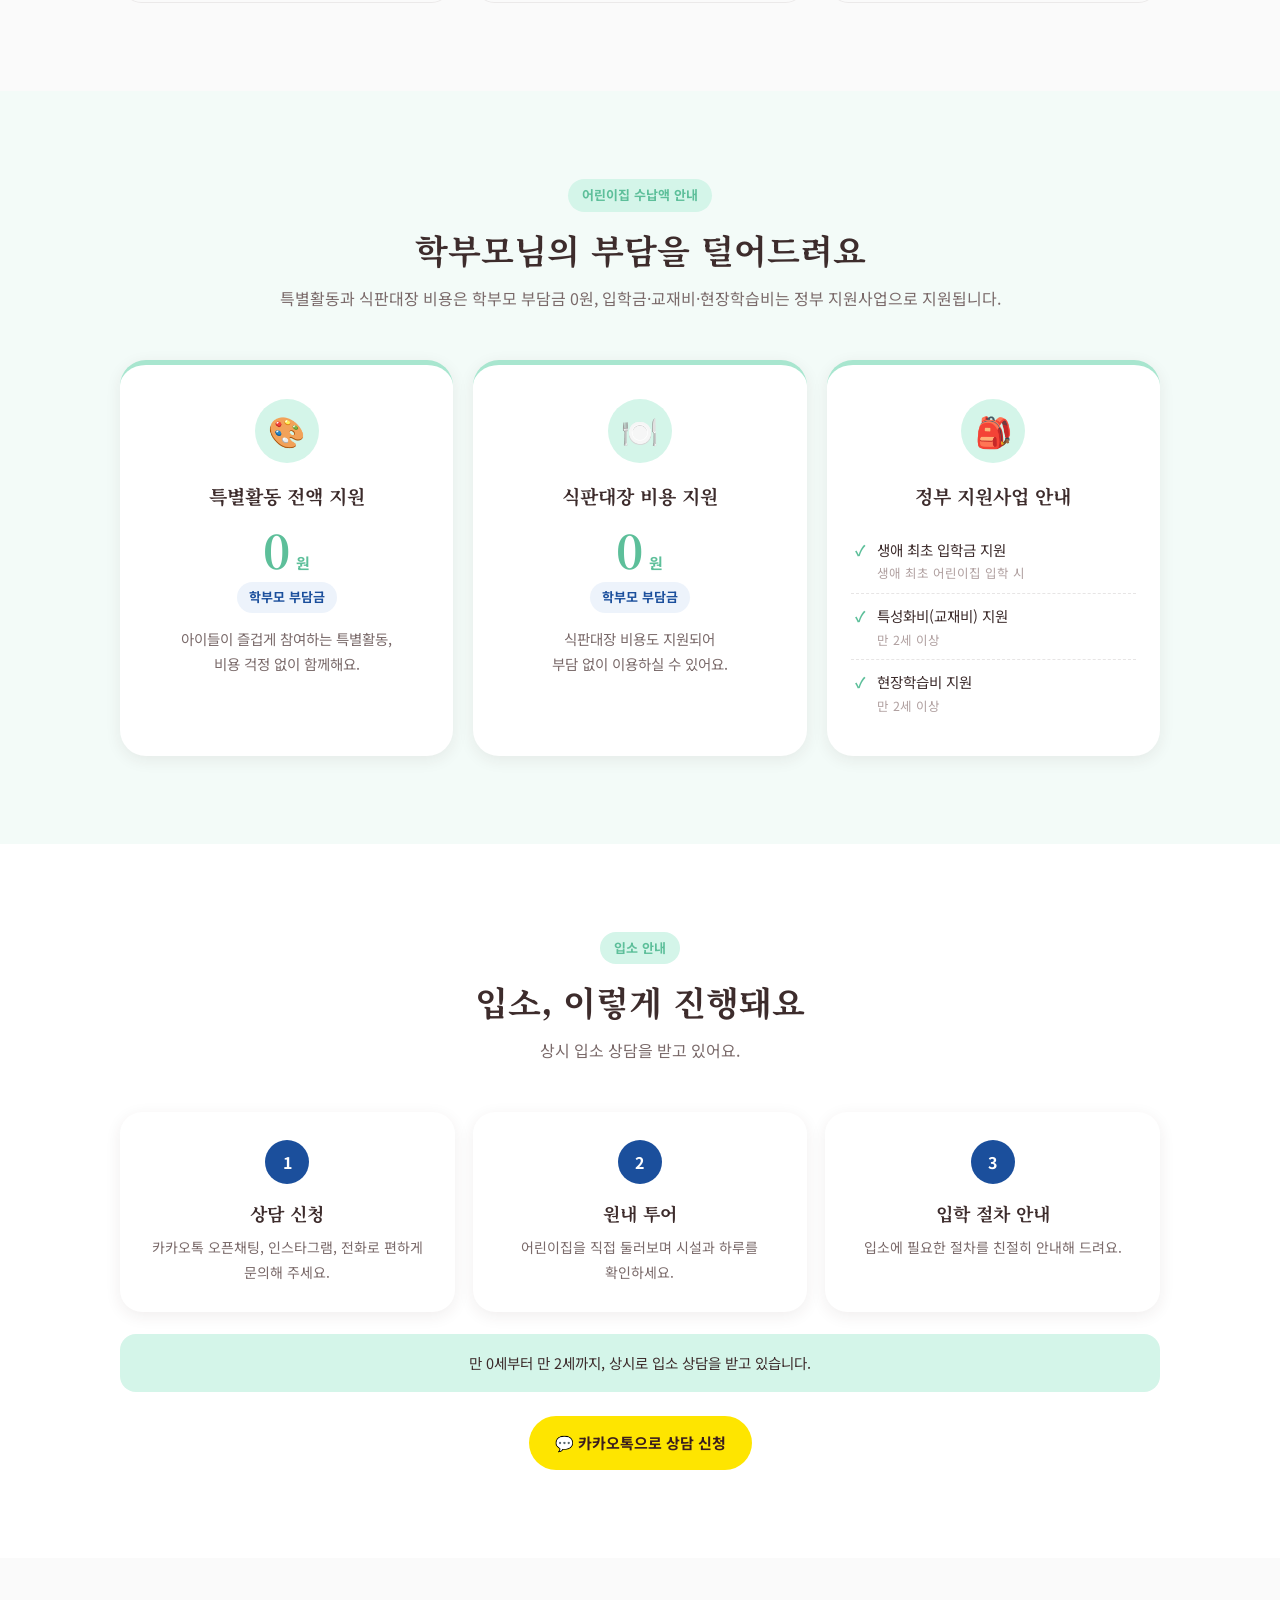
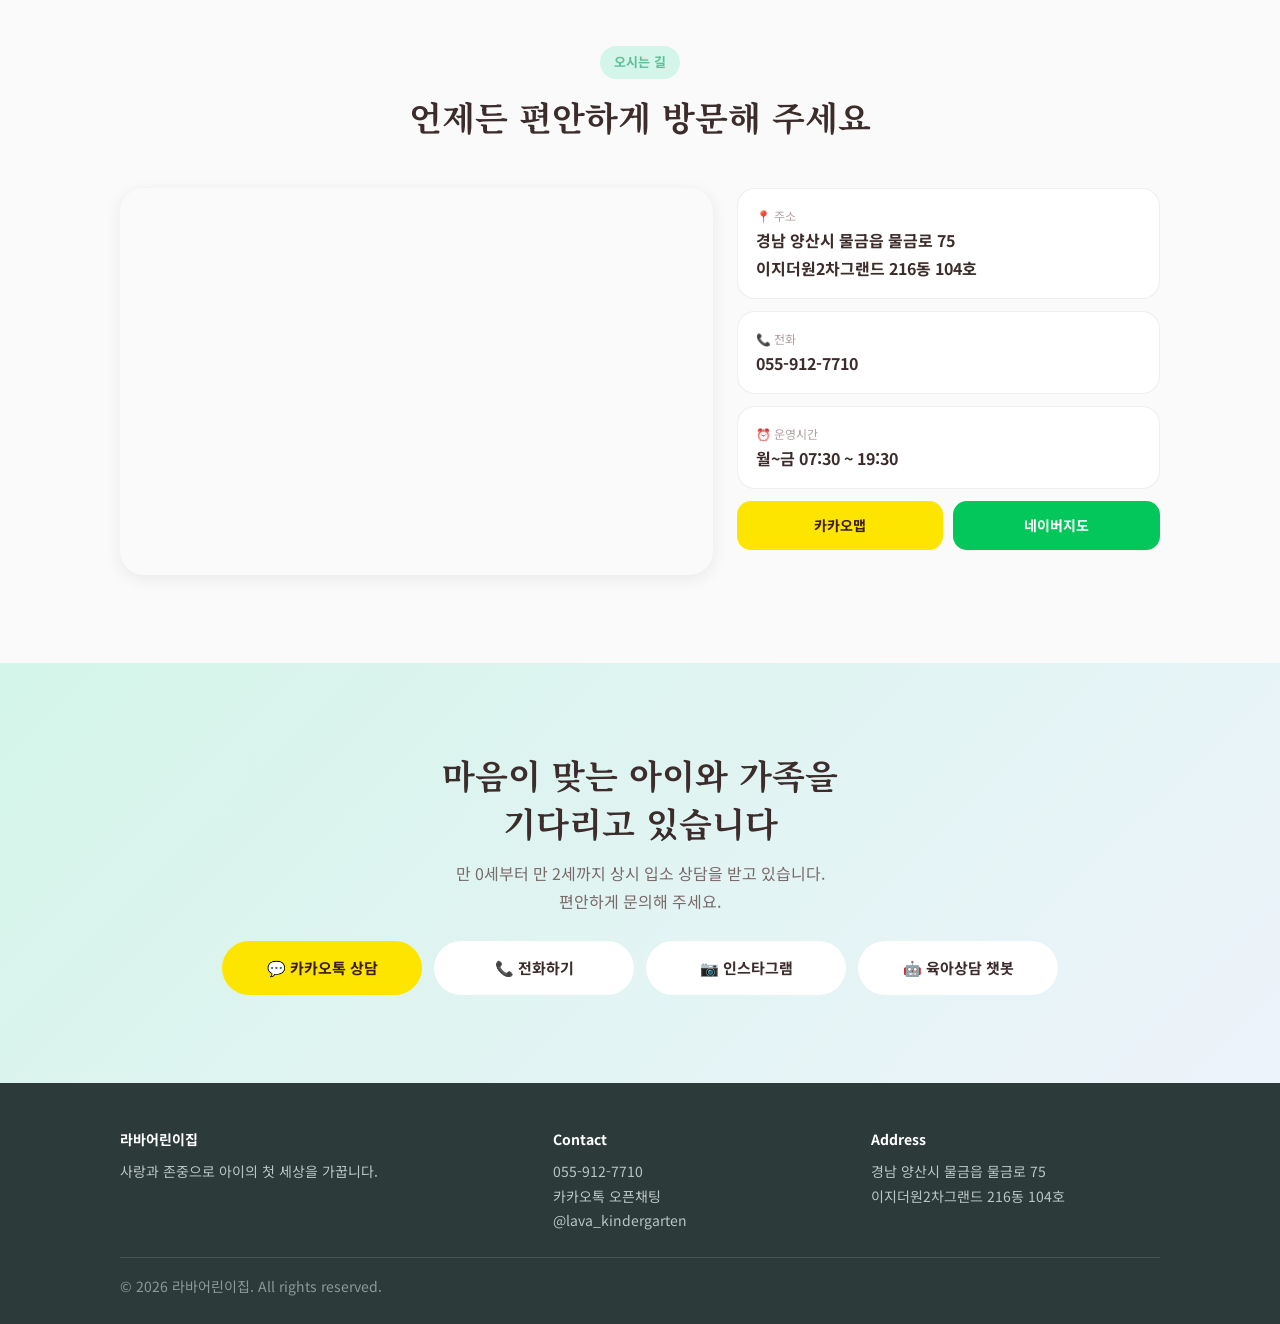
==== commit 90932707: "Enlarge gallery photos: 2 columns on desktop, 1 column on mobile Co-Authored-By: Claude Sonnet 5.5 <" ====
--- a/index.html
+++ b/index.html
@@ -117,7 +117,8 @@
 .tabs{display:flex;gap:8px;justify-content:center;margin-bottom:26px}
 .tabs button{border:var(--border);background:#fff;padding:9px 22px;border-radius:99px;font:inherit;font-weight:500;cursor:pointer;color:var(--text-mid)}
 .tabs button.on{background:var(--mint);border-color:var(--mint);color:var(--text-dark);font-weight:700}
-.grid{display:grid;grid-template-columns:repeat(3,minmax(0,1fr));gap:14px}
+.grid{display:grid;grid-template-columns:repeat(2,minmax(0,1fr));gap:20px}
+@media(max-width:600px){.grid{grid-template-columns:1fr;gap:16px}}
 .grid img{width:100%;aspect-ratio:3/2;object-fit:cover;border-radius:18px;cursor:zoom-in;transition:.3s;box-shadow:var(--shadow-sm)}
 .grid img:hover{transform:scale(1.03)}
 .grid img.ct{object-fit:contain;background:#fff}
@@ -230,7 +231,6 @@
   .about-grid,.dir-grid,.daily-grid,.map-grid{grid-template-columns:1fr;gap:28px}
   .cards3,.safe-grid{grid-template-columns:1fr}
   .progs,.steps{grid-template-columns:repeat(2,1fr)}.fac{grid-template-columns:repeat(2,minmax(0,1fr))}
-  .grid{grid-template-columns:repeat(2,minmax(0,1fr))}
   .fg{grid-template-columns:1fr}
 }
 @media(max-width:480px){.info-grid{grid-template-columns:1fr}}
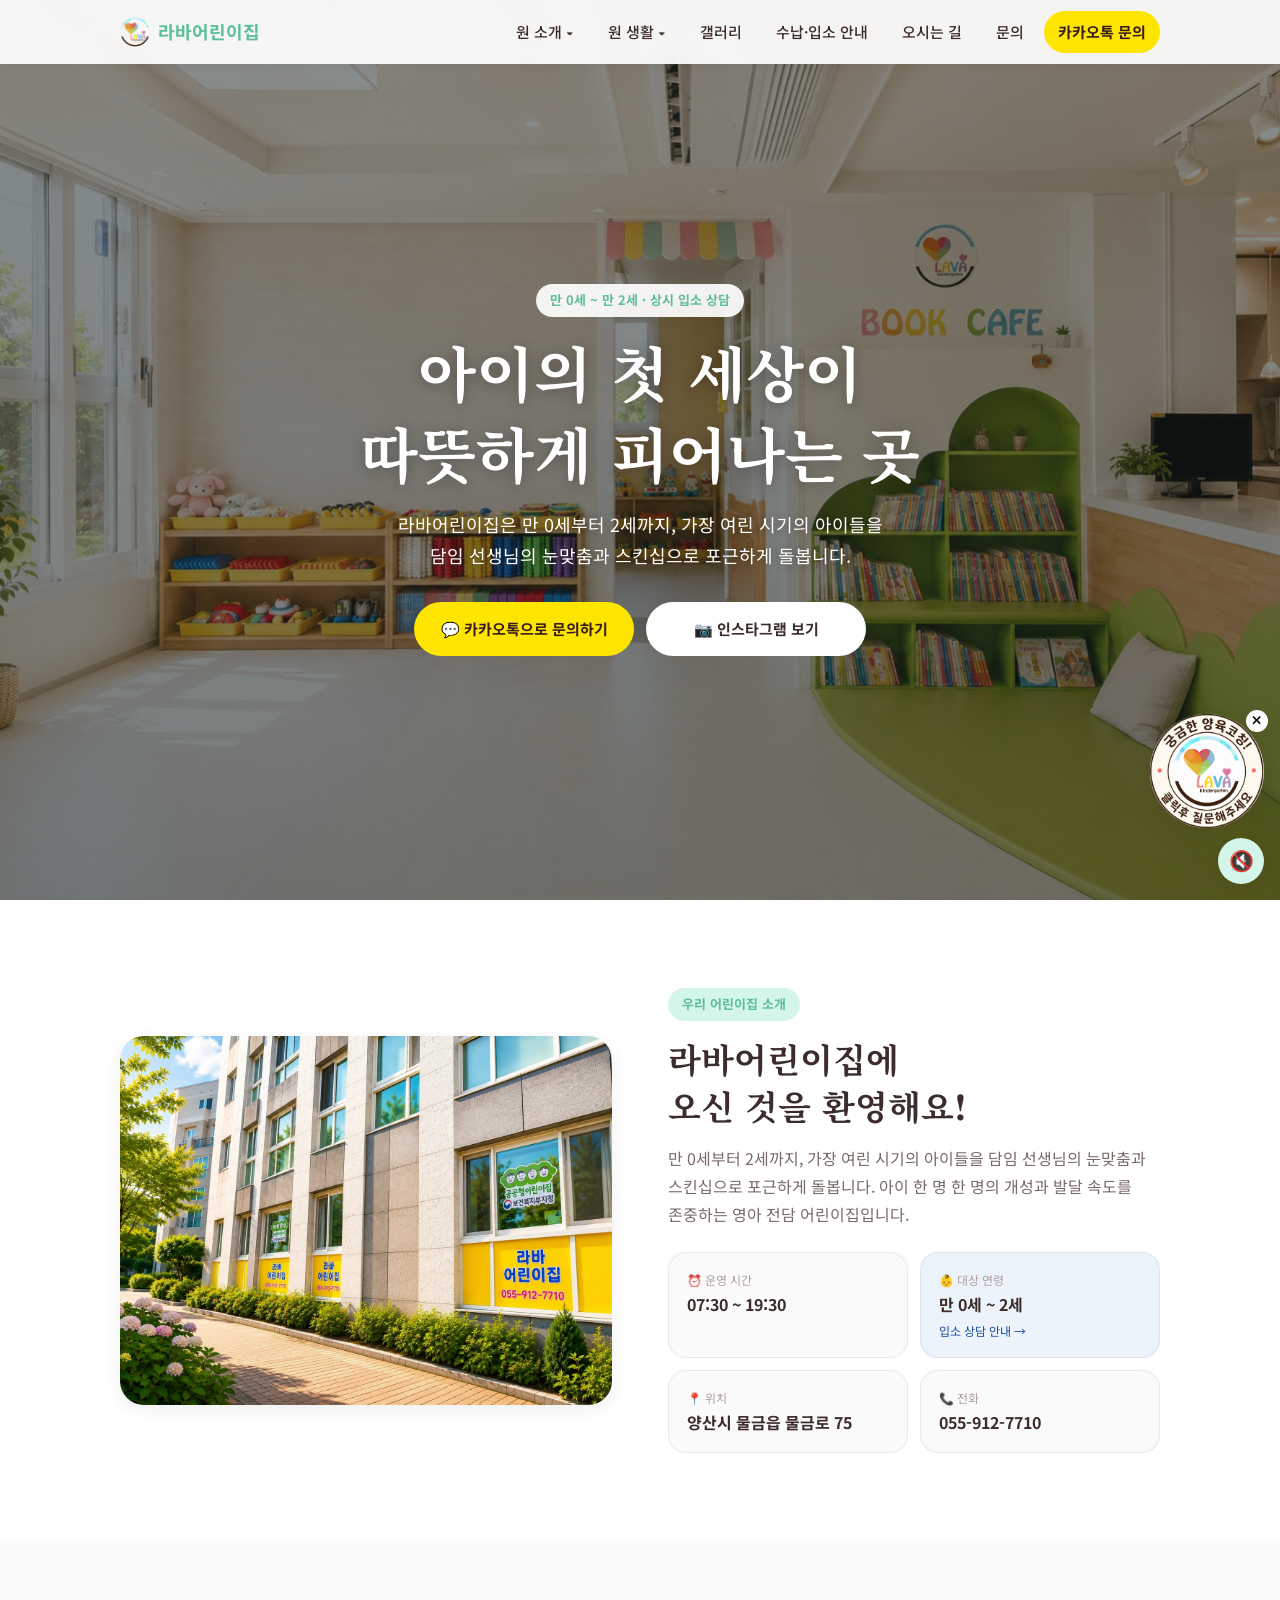
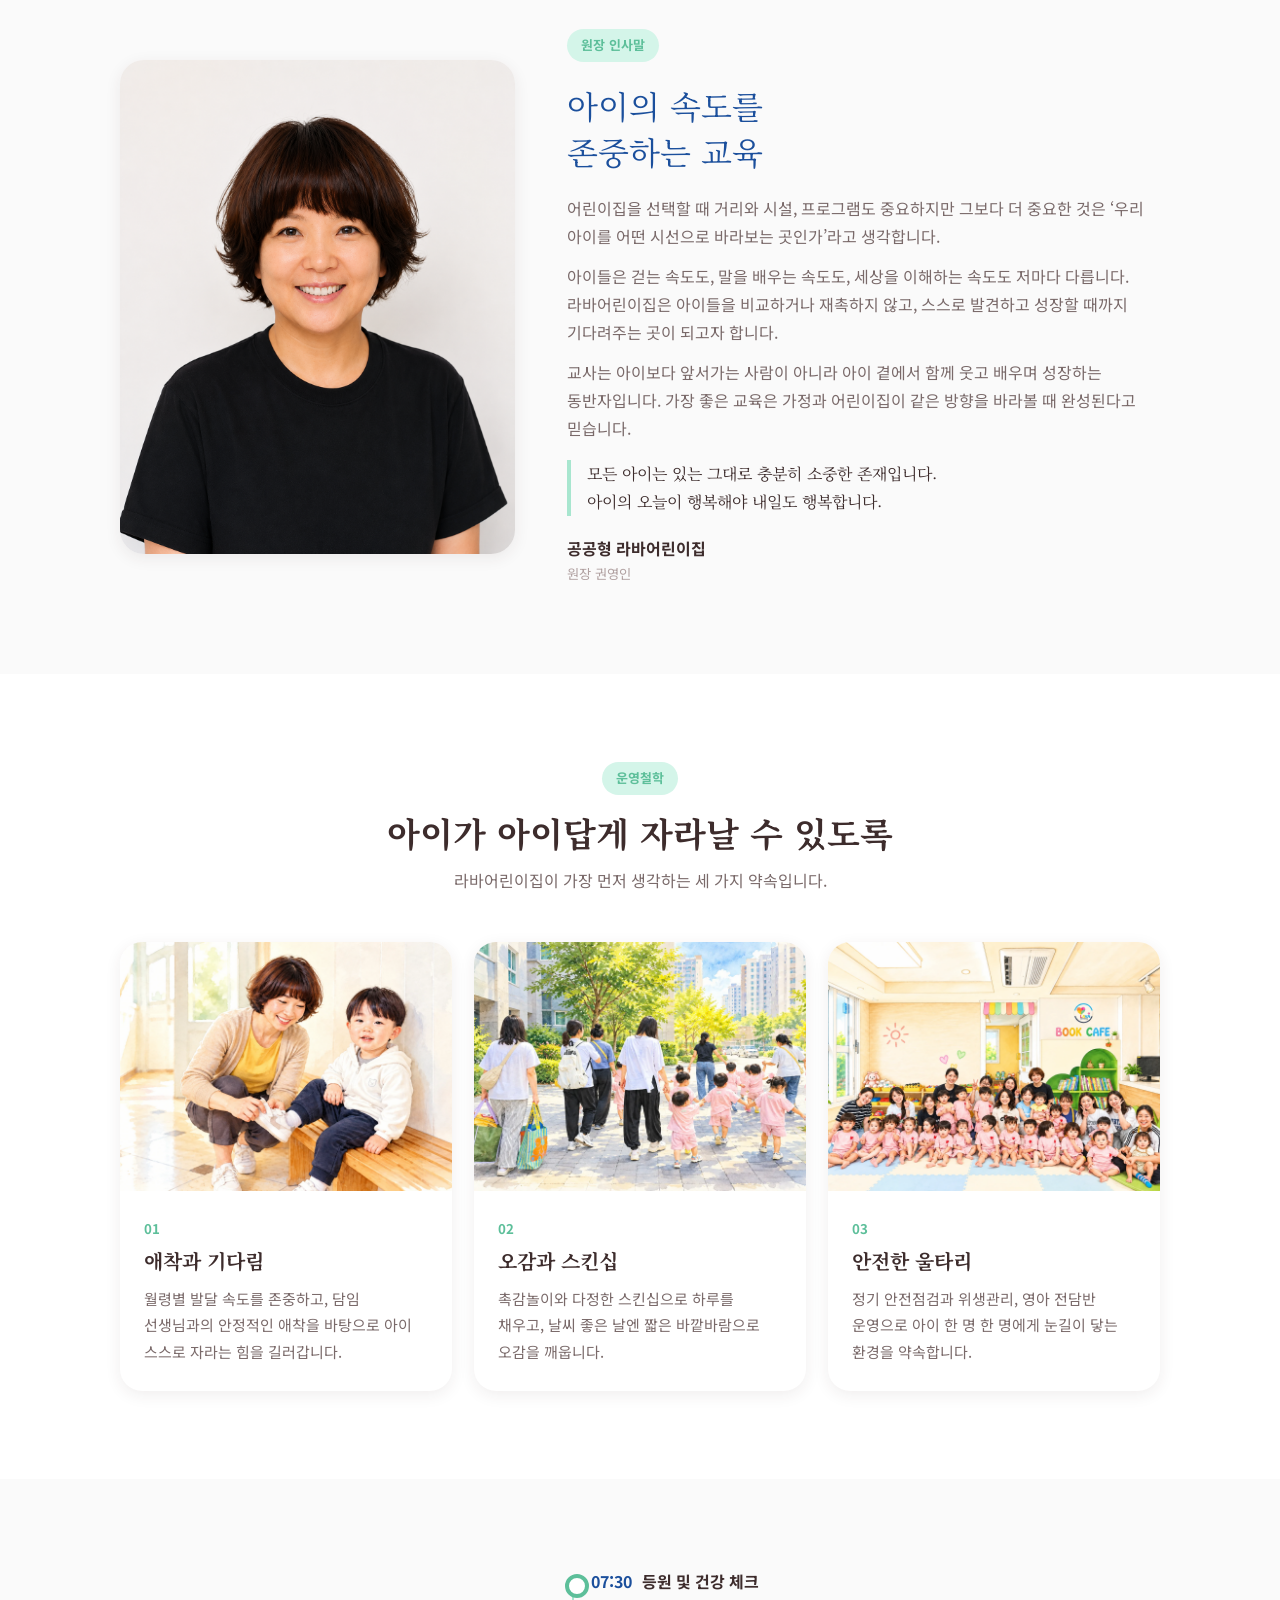
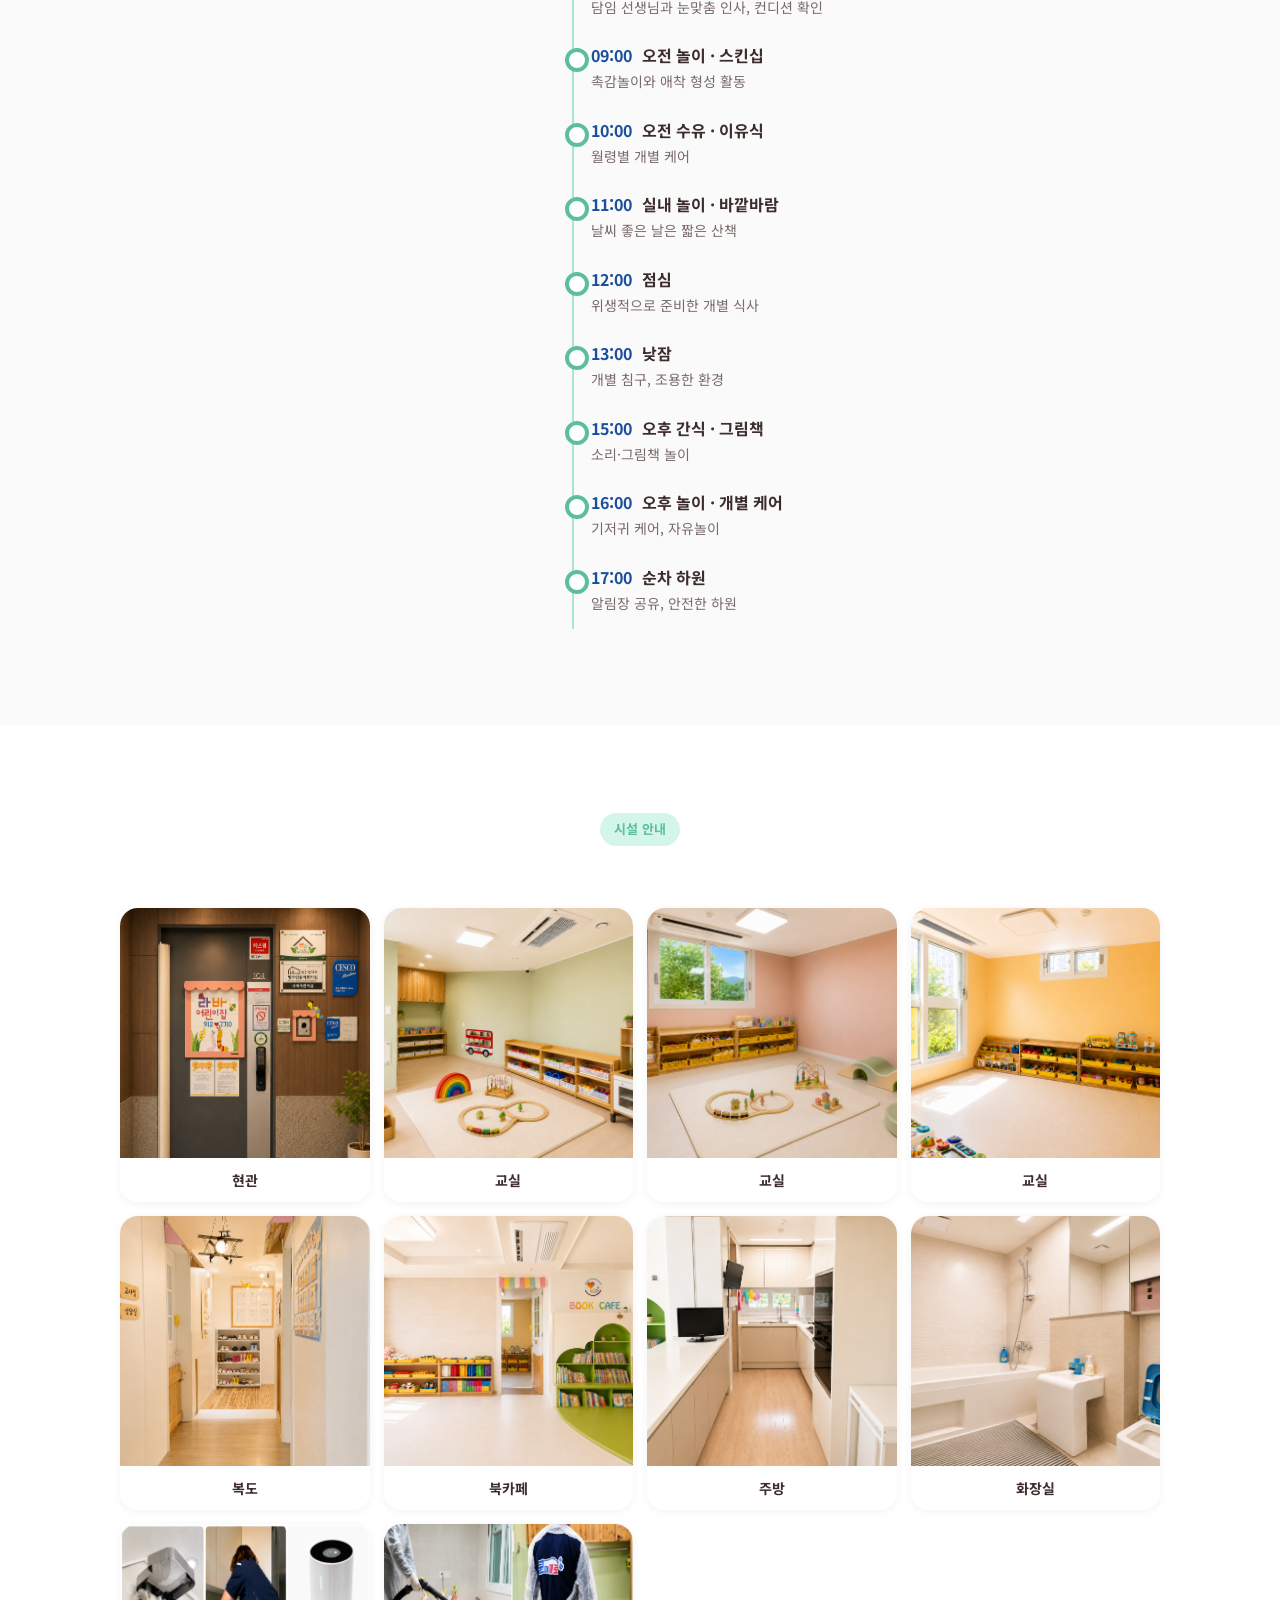
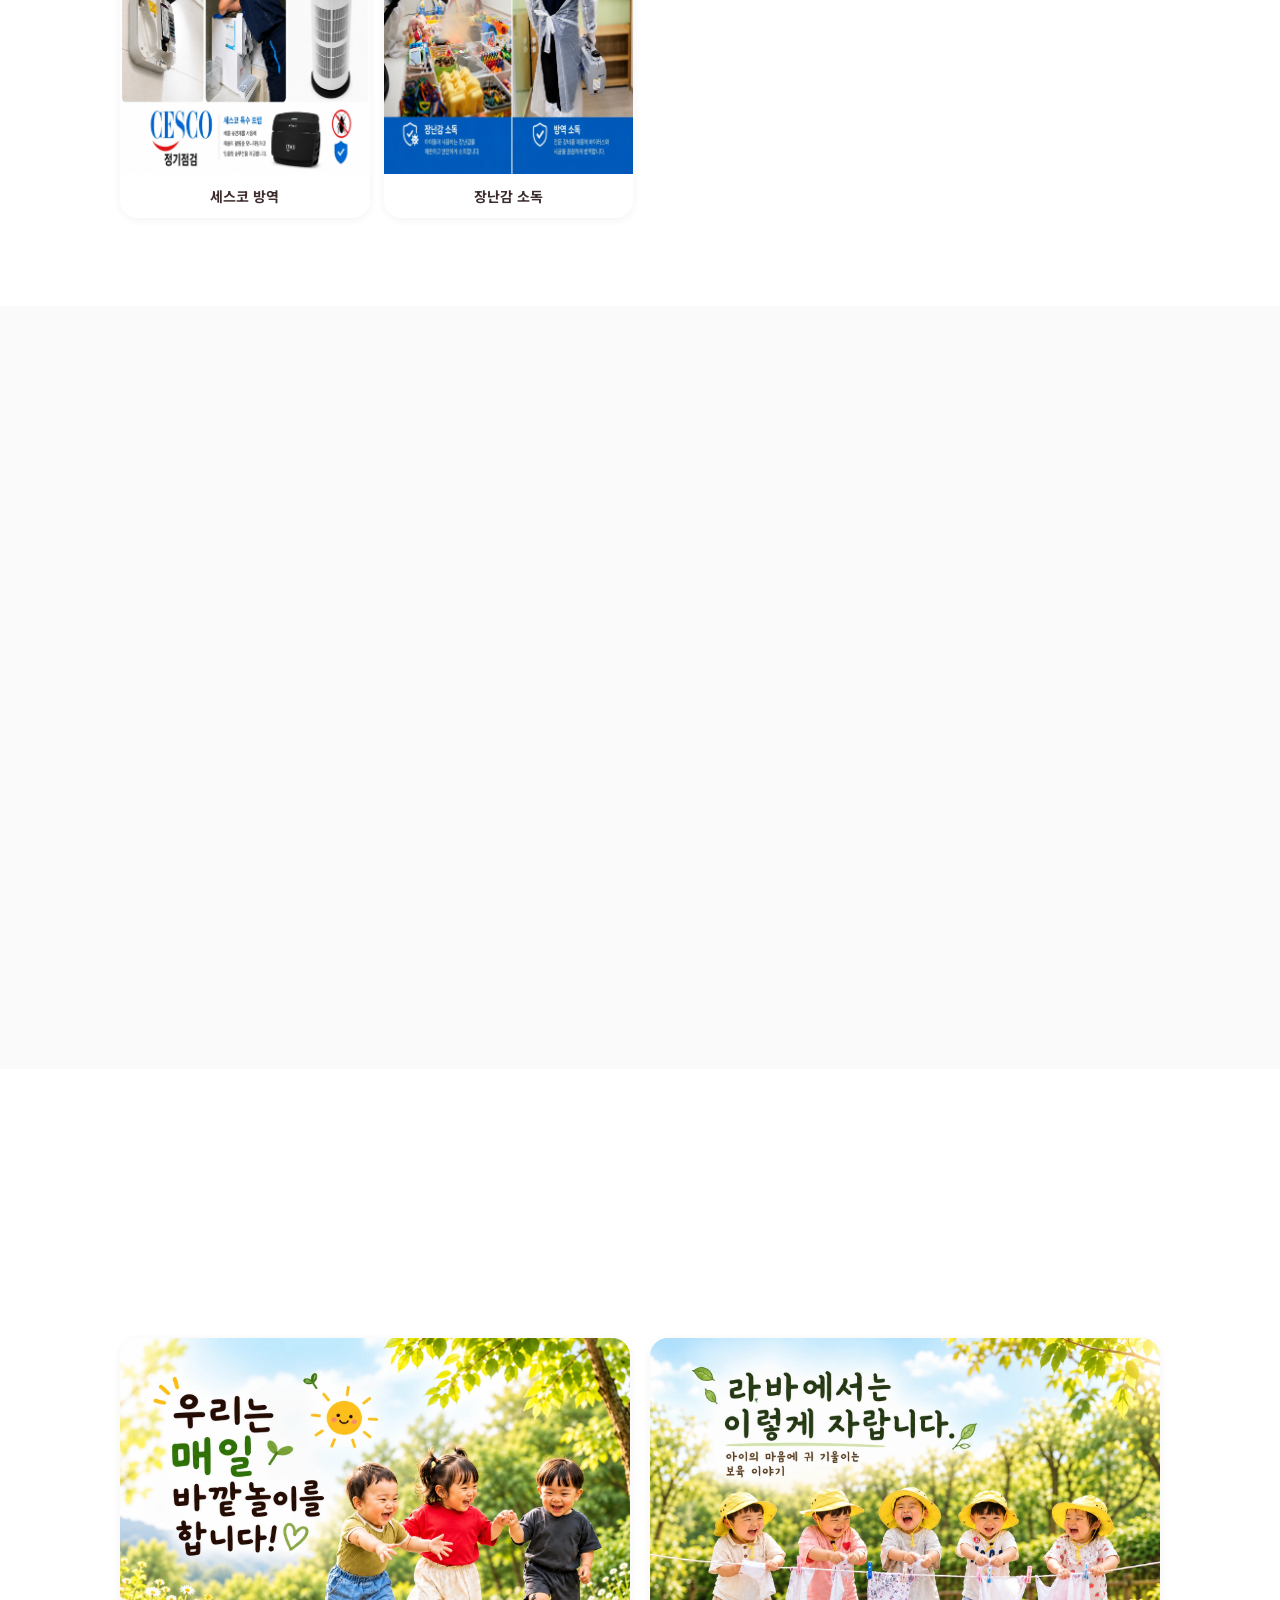
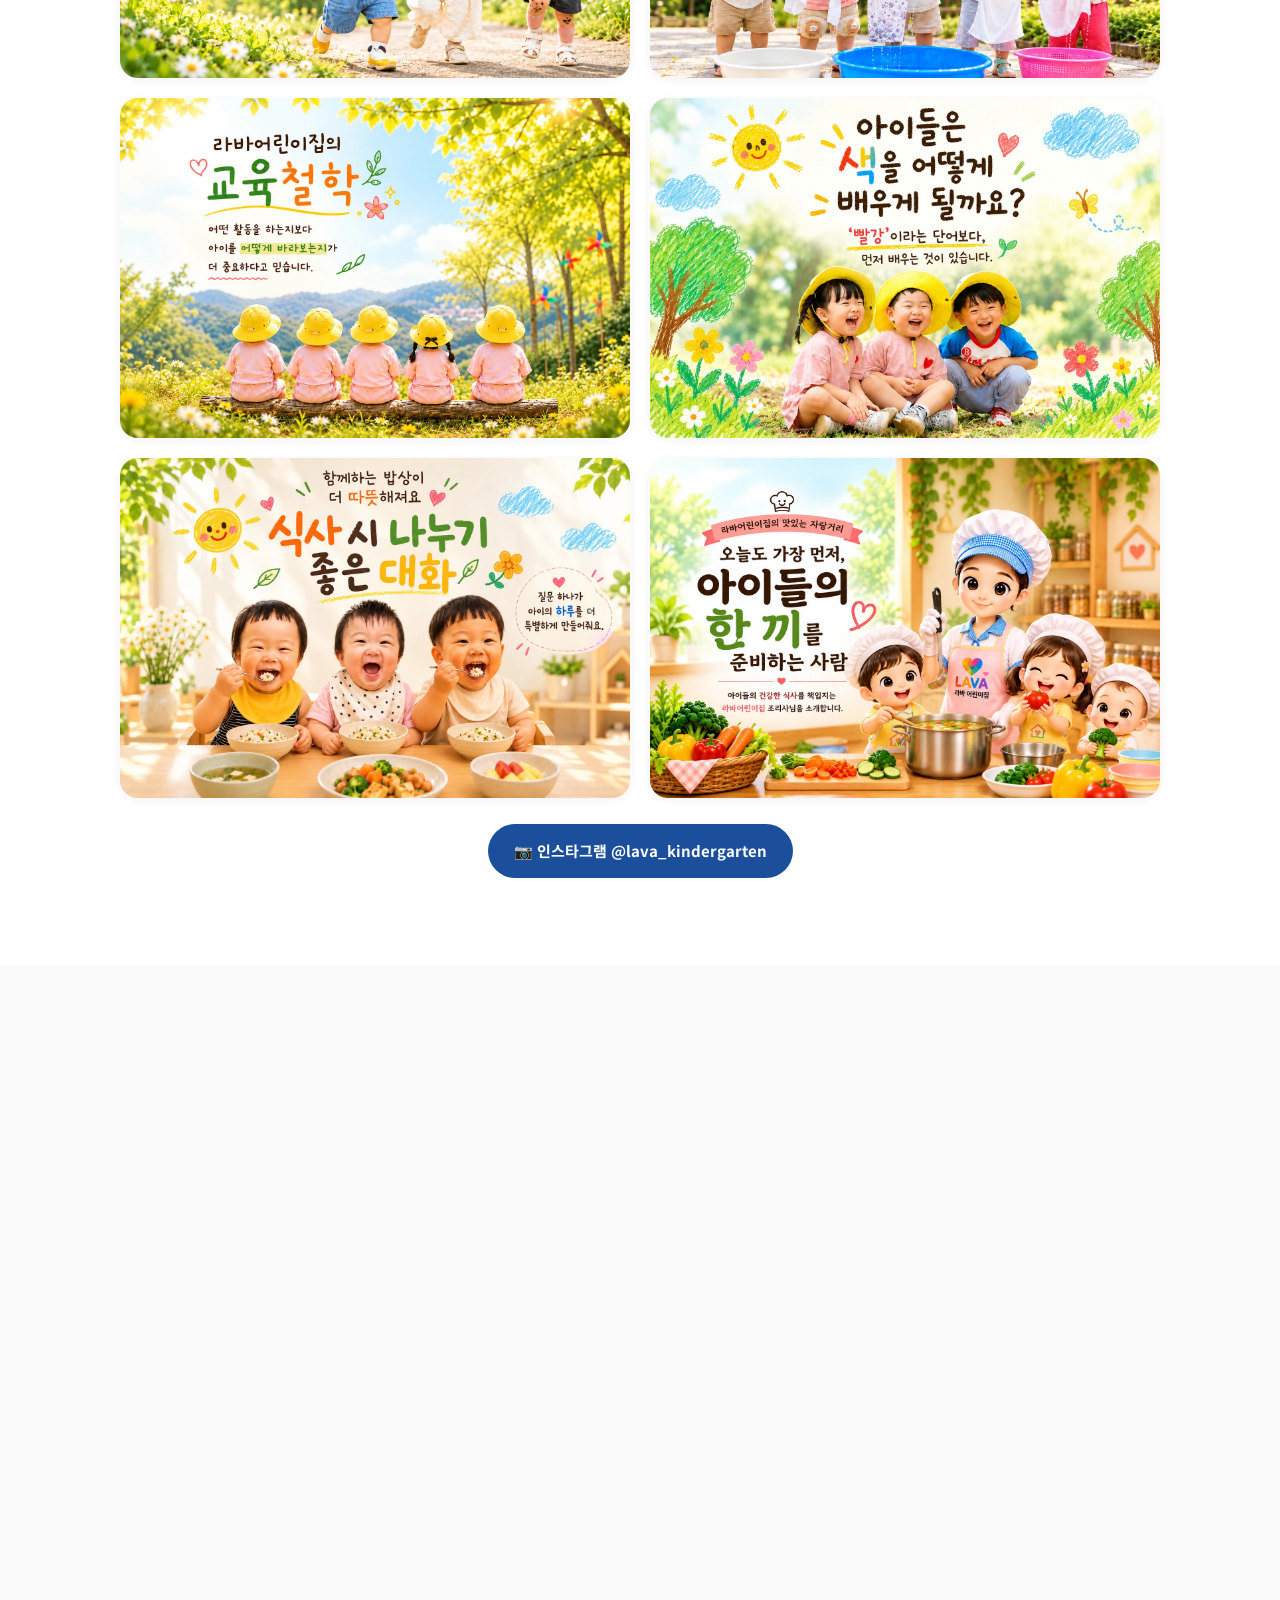
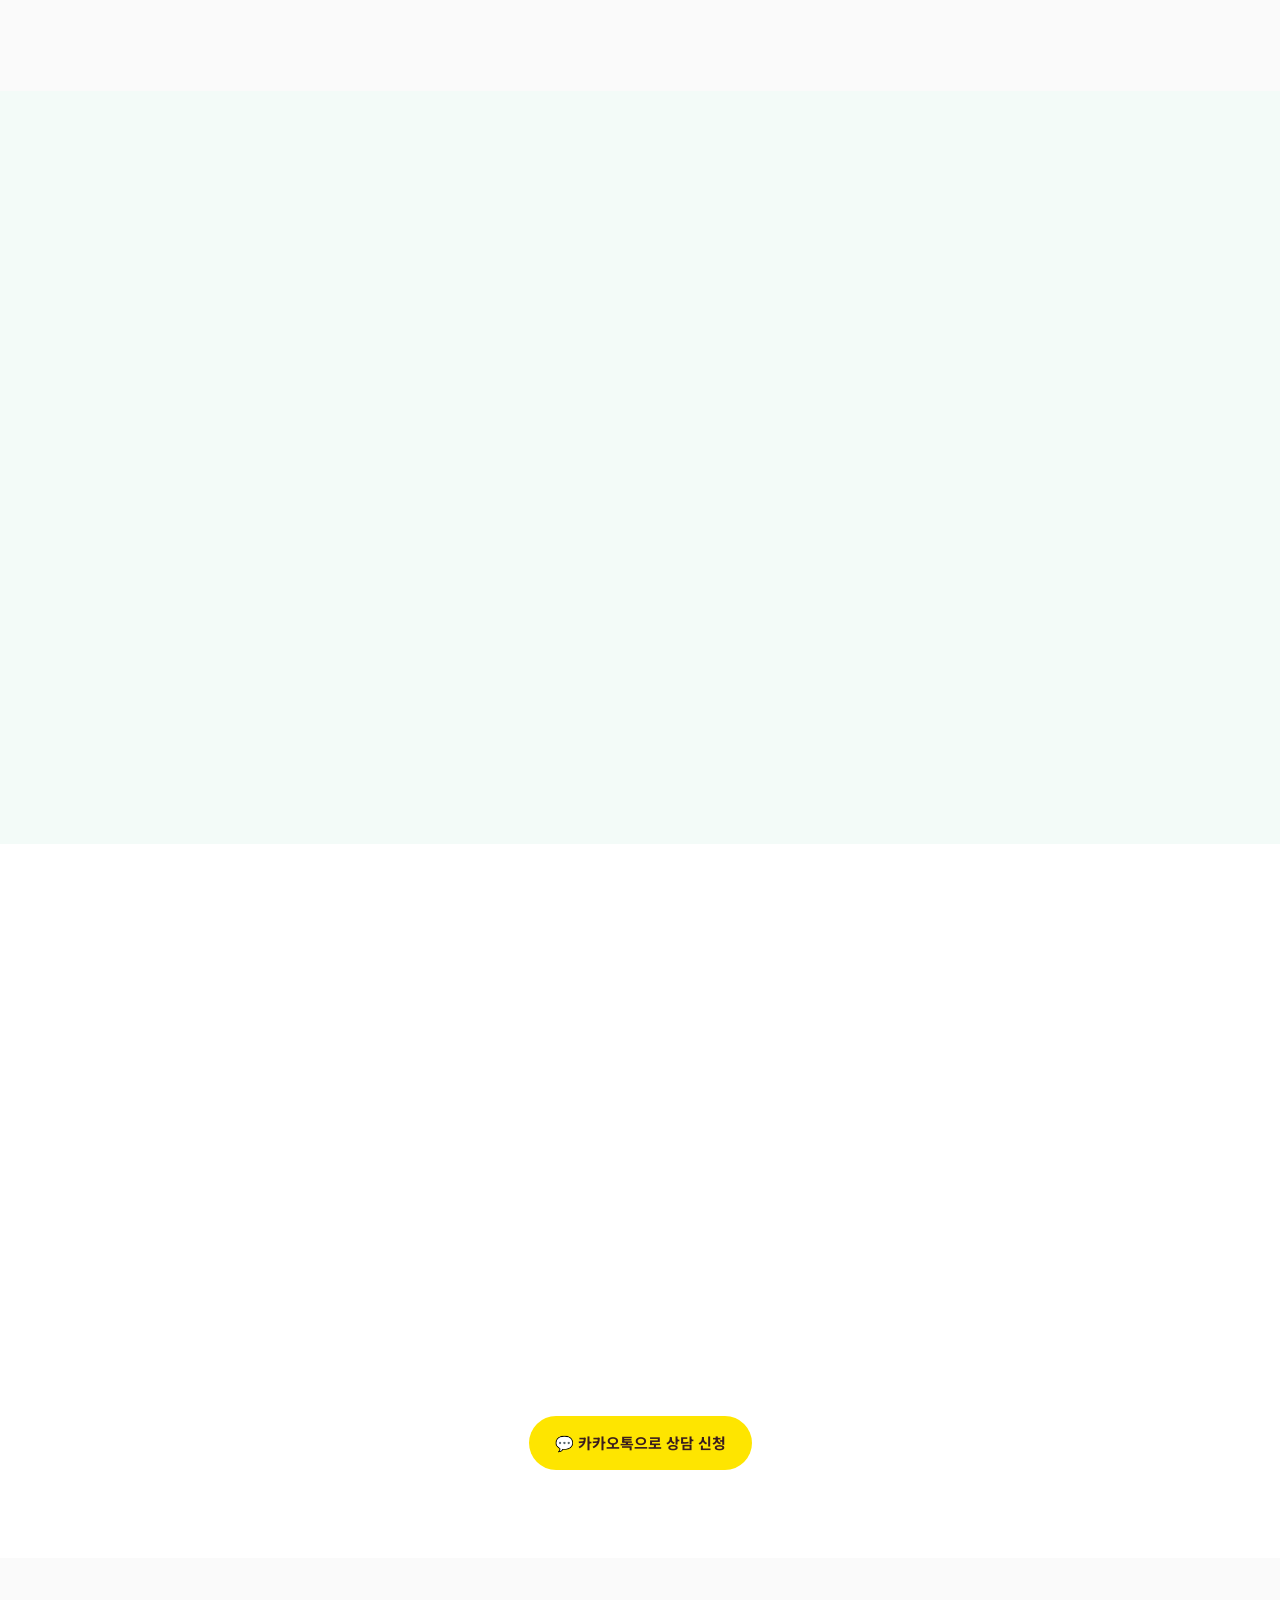
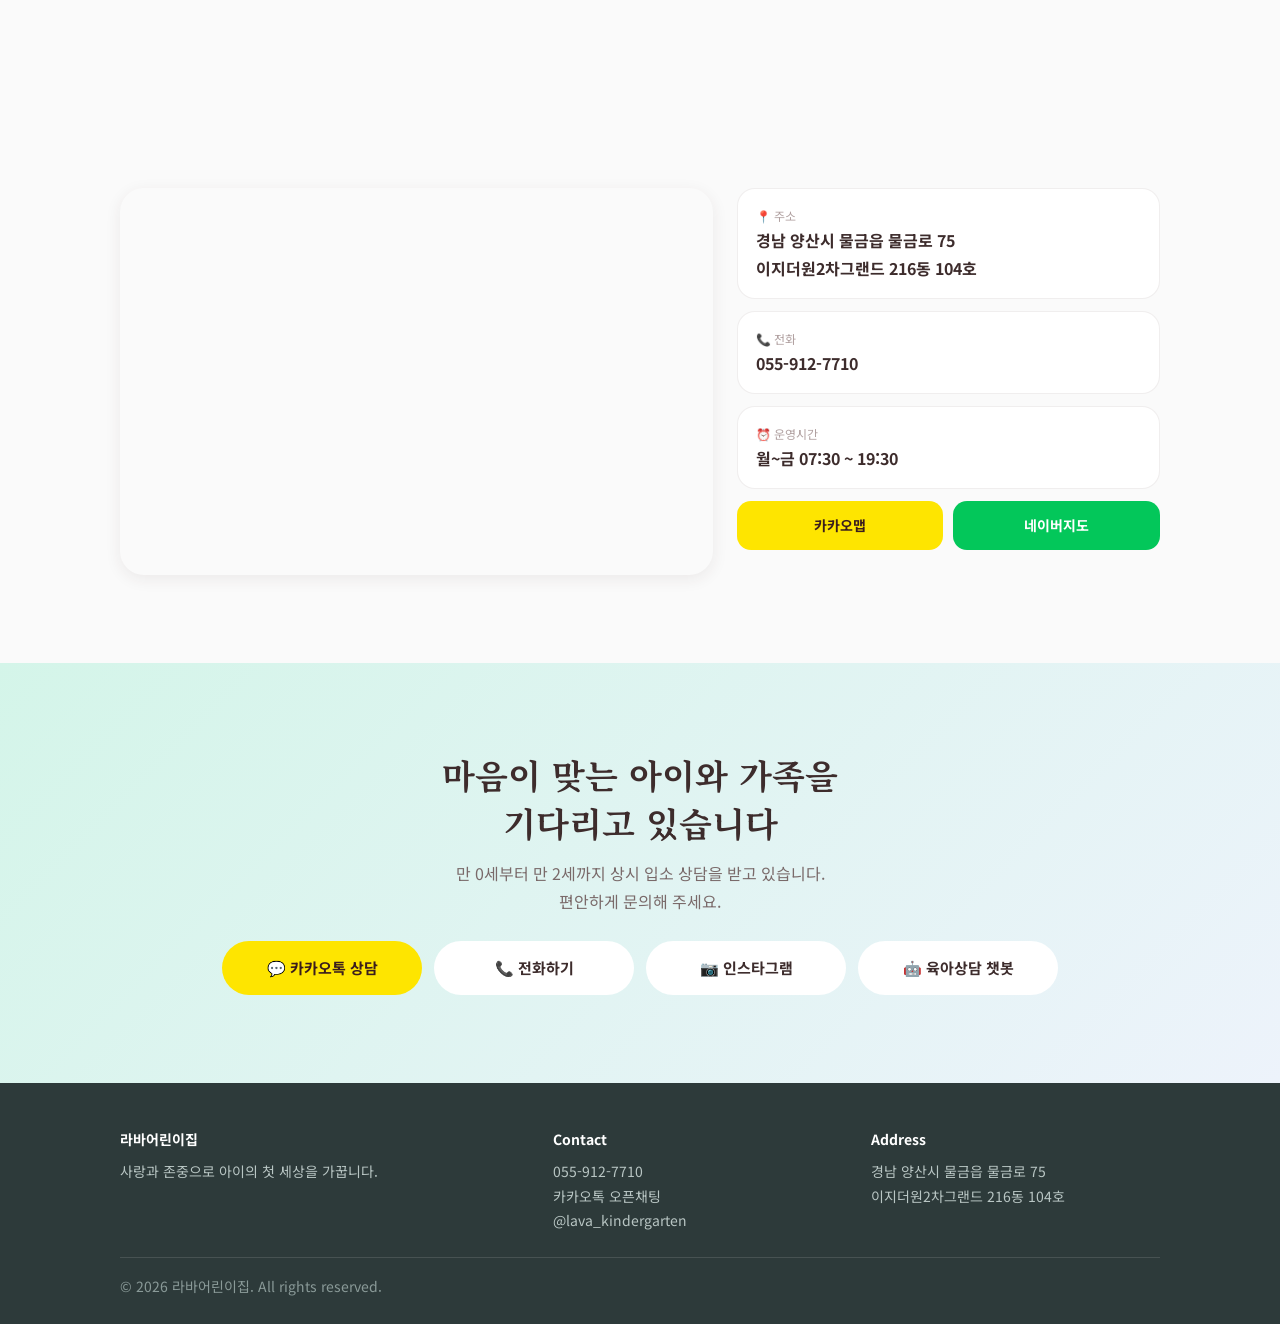
==== commit be8bb660: "Reorder sections to parent-requested order and align nav Co-Authored-By: Claude Sonnet 5.5 <noreply@" ====
--- a/index.html
+++ b/index.html
@@ -243,10 +243,10 @@
     <a href="#top" class="brand"><img src="images/lava-logo.png" alt="">라바어린이집</a>
     <ul class="menu">
       <li><a href="#about">원 소개 ▾</a>
-        <div class="drop"><a href="#about">어린이집 소개</a><a href="#philosophy">운영철학</a><a href="#director">원장 인사말</a></div></li>
+        <div class="drop"><a href="#about">어린이집 소개</a><a href="#director">원장 인사말</a><a href="#philosophy">운영철학</a></div></li>
+      <li><a href="#daily">원 생활 ▾</a>
+        <div class="drop"><a href="#daily">하루 일과</a><a href="#facility">시설 안내</a><a href="#programs">특별활동</a><a href="#safety">안전·위생·급식</a></div></li>
       <li><a href="#gallery">갤러리</a></li>
-      <li><a href="#daily">원 생활 ▾</a>
-        <div class="drop"><a href="#daily">하루 일과</a><a href="#programs">특별활동</a><a href="#facility">시설 안내</a><a href="#safety">안전·위생·급식</a></div></li>
       <li><a href="#fees">수납·입소 안내</a></li>
       <li><a href="#map">오시는 길</a></li>
       <li><a href="#contact">문의</a></li>
@@ -256,8 +256,8 @@
   </div>
 </nav>
 <div class="mnav" id="mnav">
-  <h4>원 소개</h4><a href="#about">어린이집 소개</a><a href="#philosophy">운영철학</a><a href="#director">원장 인사말</a>
-  <h4>원 생활</h4><a href="#daily">하루 일과</a><a href="#programs">특별활동</a><a href="#facility">시설 안내</a><a href="#safety">안전·위생·급식</a>
+  <h4>원 소개</h4><a href="#about">어린이집 소개</a><a href="#director">원장 인사말</a><a href="#philosophy">운영철학</a>
+  <h4>원 생활</h4><a href="#daily">하루 일과</a><a href="#facility">시설 안내</a><a href="#programs">특별활동</a><a href="#safety">안전·위생·급식</a>
   <h4>바로가기</h4><a href="#gallery">갤러리</a><a href="#fees">수납·입소 안내</a><a href="#map">오시는 길</a><a href="#contact">문의</a>
   <a href="https://open.kakao.com/o/sS4eqmpf" target="_blank" rel="noopener" style="font-weight:700">💬 카카오톡 문의</a>
 </div>
@@ -291,32 +291,6 @@
   </div>
 </section>
 
-<section id="gallery">
-  <div class="container">
-    <div class="sec-head reveal"><div class="badge">갤러리</div><h2>우리 아이들의 하루</h2><p>웃음 가득한 일상을 사진으로 만나보세요.</p></div>
-    <div class="grid" id="g-d">
-      <img src="images/gallery-outdoor.webp" alt="우리는 매일 바깥놀이를 합니다" loading="lazy">
-      <img src="images/gallery-grow.webp" alt="라바에서는 이렇게 자랍니다" loading="lazy">
-      <img src="images/gallery-philosophy.webp" alt="라바어린이집의 교육철학" loading="lazy">
-      <img src="images/gallery-color.webp" alt="아이들은 색을 어떻게 배우게 될까요?" loading="lazy">
-      <img src="images/gallery-meal.webp" alt="식사 시 나누기 좋은 대화" loading="lazy">
-      <img src="images/gallery-cook.webp" alt="아이들의 한 끼를 준비하는 사람, 라바어린이집 조리사님" loading="lazy">
-    </div>
-    <p style="text-align:center;margin-top:26px"><a class="btn btn-navy" href="https://www.instagram.com/lava_kindergarten" target="_blank" rel="noopener">📷 인스타그램 @lava_kindergarten</a></p>
-  </div>
-</section>
-
-<section id="philosophy" class="bg-w">
-  <div class="container">
-    <div class="sec-head reveal"><div class="badge">운영철학</div><h2>아이가 아이답게<br class="mbr"> 자라날 수 있도록</h2><p>라바어린이집이 가장 먼저 생각하는<br class="mbr"> 세 가지 약속입니다.</p></div>
-    <div class="cards3">
-      <div class="pcard reveal"><img src="images/phil-attachment.webp" alt="아이의 신발을 신겨주는 선생님" loading="lazy"><div><small>01</small><h3>애착과 기다림</h3><p>월령별 발달 속도를 존중하고, 담임 선생님과의 안정적인 애착을 바탕으로 아이 스스로 자라는 힘을 길러갑니다.</p></div></div>
-      <div class="pcard reveal"><img src="images/phil-senses.webp" alt="선생님과 손잡고 산책하는 아이들" loading="lazy"><div><small>02</small><h3>오감과 스킨십</h3><p>촉감놀이와 다정한 스킨십으로 하루를 채우고, 날씨 좋은 날엔 짧은 바깥바람으로 오감을 깨웁니다.</p></div></div>
-      <div class="pcard reveal"><img src="images/phil-safe-group.webp" alt="북카페에서 함께한 선생님과 아이들" loading="lazy"><div><small>03</small><h3>안전한 울타리</h3><p>정기 안전점검과 위생관리, 영아 전담반 운영으로 아이 한 명 한 명에게 눈길이 닿는 환경을 약속합니다.</p></div></div>
-    </div>
-  </div>
-</section>
-
 <section id="director">
   <div class="container dir-grid reveal">
     <div><img src="images/원장님.png" alt="원장님" loading="lazy"></div>
@@ -332,7 +306,18 @@
   </div>
 </section>
 
-<section id="daily" class="bg-w">
+<section id="philosophy" class="bg-w">
+  <div class="container">
+    <div class="sec-head reveal"><div class="badge">운영철학</div><h2>아이가 아이답게<br class="mbr"> 자라날 수 있도록</h2><p>라바어린이집이 가장 먼저 생각하는<br class="mbr"> 세 가지 약속입니다.</p></div>
+    <div class="cards3">
+      <div class="pcard reveal"><img src="images/phil-attachment.webp" alt="아이의 신발을 신겨주는 선생님" loading="lazy"><div><small>01</small><h3>애착과 기다림</h3><p>월령별 발달 속도를 존중하고, 담임 선생님과의 안정적인 애착을 바탕으로 아이 스스로 자라는 힘을 길러갑니다.</p></div></div>
+      <div class="pcard reveal"><img src="images/phil-senses.webp" alt="선생님과 손잡고 산책하는 아이들" loading="lazy"><div><small>02</small><h3>오감과 스킨십</h3><p>촉감놀이와 다정한 스킨십으로 하루를 채우고, 날씨 좋은 날엔 짧은 바깥바람으로 오감을 깨웁니다.</p></div></div>
+      <div class="pcard reveal"><img src="images/phil-safe-group.webp" alt="북카페에서 함께한 선생님과 아이들" loading="lazy"><div><small>03</small><h3>안전한 울타리</h3><p>정기 안전점검과 위생관리, 영아 전담반 운영으로 아이 한 명 한 명에게 눈길이 닿는 환경을 약속합니다.</p></div></div>
+    </div>
+  </div>
+</section>
+
+<section id="daily">
   <div class="container daily-grid">
     <div class="reveal">
       <div class="badge">하루 일과</div>
@@ -351,18 +336,6 @@
       <li><time>16:00</time><b>오후 놀이 · 개별 케어</b><span>기저귀 케어, 자유놀이</span></li>
       <li><time>17:00</time><b>순차 하원</b><span>알림장 공유, 안전한 하원</span></li>
     </ul>
-  </div>
-</section>
-
-<section id="programs">
-  <div class="container">
-    <div class="sec-head reveal"><div class="badge">특별활동</div><h2>아이의 하루가<br class="mbr"> 풍성해지는 시간</h2><p>애착과 오감 중심으로 설계한<br class="mbr"> 네 가지 핵심 활동을 운영합니다.</p></div>
-    <div class="progs">
-      <div class="prog reveal"><img src="images/프로그램_트니트니-v2.jpg" alt="" loading="lazy"><div><small>체육</small><h3>트니트니</h3><p>대교 트니트니와 함께하는 신체 발달 체육 놀이</p></div></div>
-      <div class="prog reveal"><img src="images/프로그램_숲속아이.png" alt="" loading="lazy"><div><small>오감</small><h3>숲속아이</h3><p>보고 만지고 느끼며 자연의 감각을 배우는 오감놀이</p></div></div>
-      <div class="prog reveal"><img src="images/프로그램_숲체험.png" alt="" loading="lazy"><div><small>자연</small><h3>숲체험</h3><p>숲전문가 선생님과 함께 걷고 관찰하는 자연체험</p></div></div>
-      <div class="prog reveal"><img src="images/프로그램_쥬니멀.png" alt="" loading="lazy"><div><small>생명</small><h3>쥬니멀</h3><p>동물 이야기로 만나는 생명 존중과 자연 탐구 시간</p></div></div>
-    </div>
   </div>
 </section>
 
@@ -381,6 +354,33 @@
       <figure><img src="images/시설_세스코-v2.webp" alt="세스코 정기 방역 점검" loading="lazy"><figcaption>세스코 방역</figcaption></figure>
       <figure><img src="images/시설_방역-v2.webp" alt="장난감 소독 및 방역 소독" loading="lazy"><figcaption>장난감 소독</figcaption></figure>
     </div>
+  </div>
+</section>
+
+<section id="programs">
+  <div class="container">
+    <div class="sec-head reveal"><div class="badge">특별활동</div><h2>아이의 하루가<br class="mbr"> 풍성해지는 시간</h2><p>애착과 오감 중심으로 설계한<br class="mbr"> 네 가지 핵심 활동을 운영합니다.</p></div>
+    <div class="progs">
+      <div class="prog reveal"><img src="images/프로그램_트니트니-v2.jpg" alt="" loading="lazy"><div><small>체육</small><h3>트니트니</h3><p>대교 트니트니와 함께하는 신체 발달 체육 놀이</p></div></div>
+      <div class="prog reveal"><img src="images/프로그램_숲속아이.png" alt="" loading="lazy"><div><small>오감</small><h3>숲속아이</h3><p>보고 만지고 느끼며 자연의 감각을 배우는 오감놀이</p></div></div>
+      <div class="prog reveal"><img src="images/프로그램_숲체험.png" alt="" loading="lazy"><div><small>자연</small><h3>숲체험</h3><p>숲전문가 선생님과 함께 걷고 관찰하는 자연체험</p></div></div>
+      <div class="prog reveal"><img src="images/프로그램_쥬니멀.png" alt="" loading="lazy"><div><small>생명</small><h3>쥬니멀</h3><p>동물 이야기로 만나는 생명 존중과 자연 탐구 시간</p></div></div>
+    </div>
+  </div>
+</section>
+
+<section id="gallery" class="bg-w">
+  <div class="container">
+    <div class="sec-head reveal"><div class="badge">갤러리</div><h2>우리 아이들의 하루</h2><p>웃음 가득한 일상을 사진으로 만나보세요.</p></div>
+    <div class="grid" id="g-d">
+      <img src="images/gallery-outdoor.webp" alt="우리는 매일 바깥놀이를 합니다" loading="lazy">
+      <img src="images/gallery-grow.webp" alt="라바에서는 이렇게 자랍니다" loading="lazy">
+      <img src="images/gallery-philosophy.webp" alt="라바어린이집의 교육철학" loading="lazy">
+      <img src="images/gallery-color.webp" alt="아이들은 색을 어떻게 배우게 될까요?" loading="lazy">
+      <img src="images/gallery-meal.webp" alt="식사 시 나누기 좋은 대화" loading="lazy">
+      <img src="images/gallery-cook.webp" alt="아이들의 한 끼를 준비하는 사람, 라바어린이집 조리사님" loading="lazy">
+    </div>
+    <p style="text-align:center;margin-top:26px"><a class="btn btn-navy" href="https://www.instagram.com/lava_kindergarten" target="_blank" rel="noopener">📷 인스타그램 @lava_kindergarten</a></p>
   </div>
 </section>
 
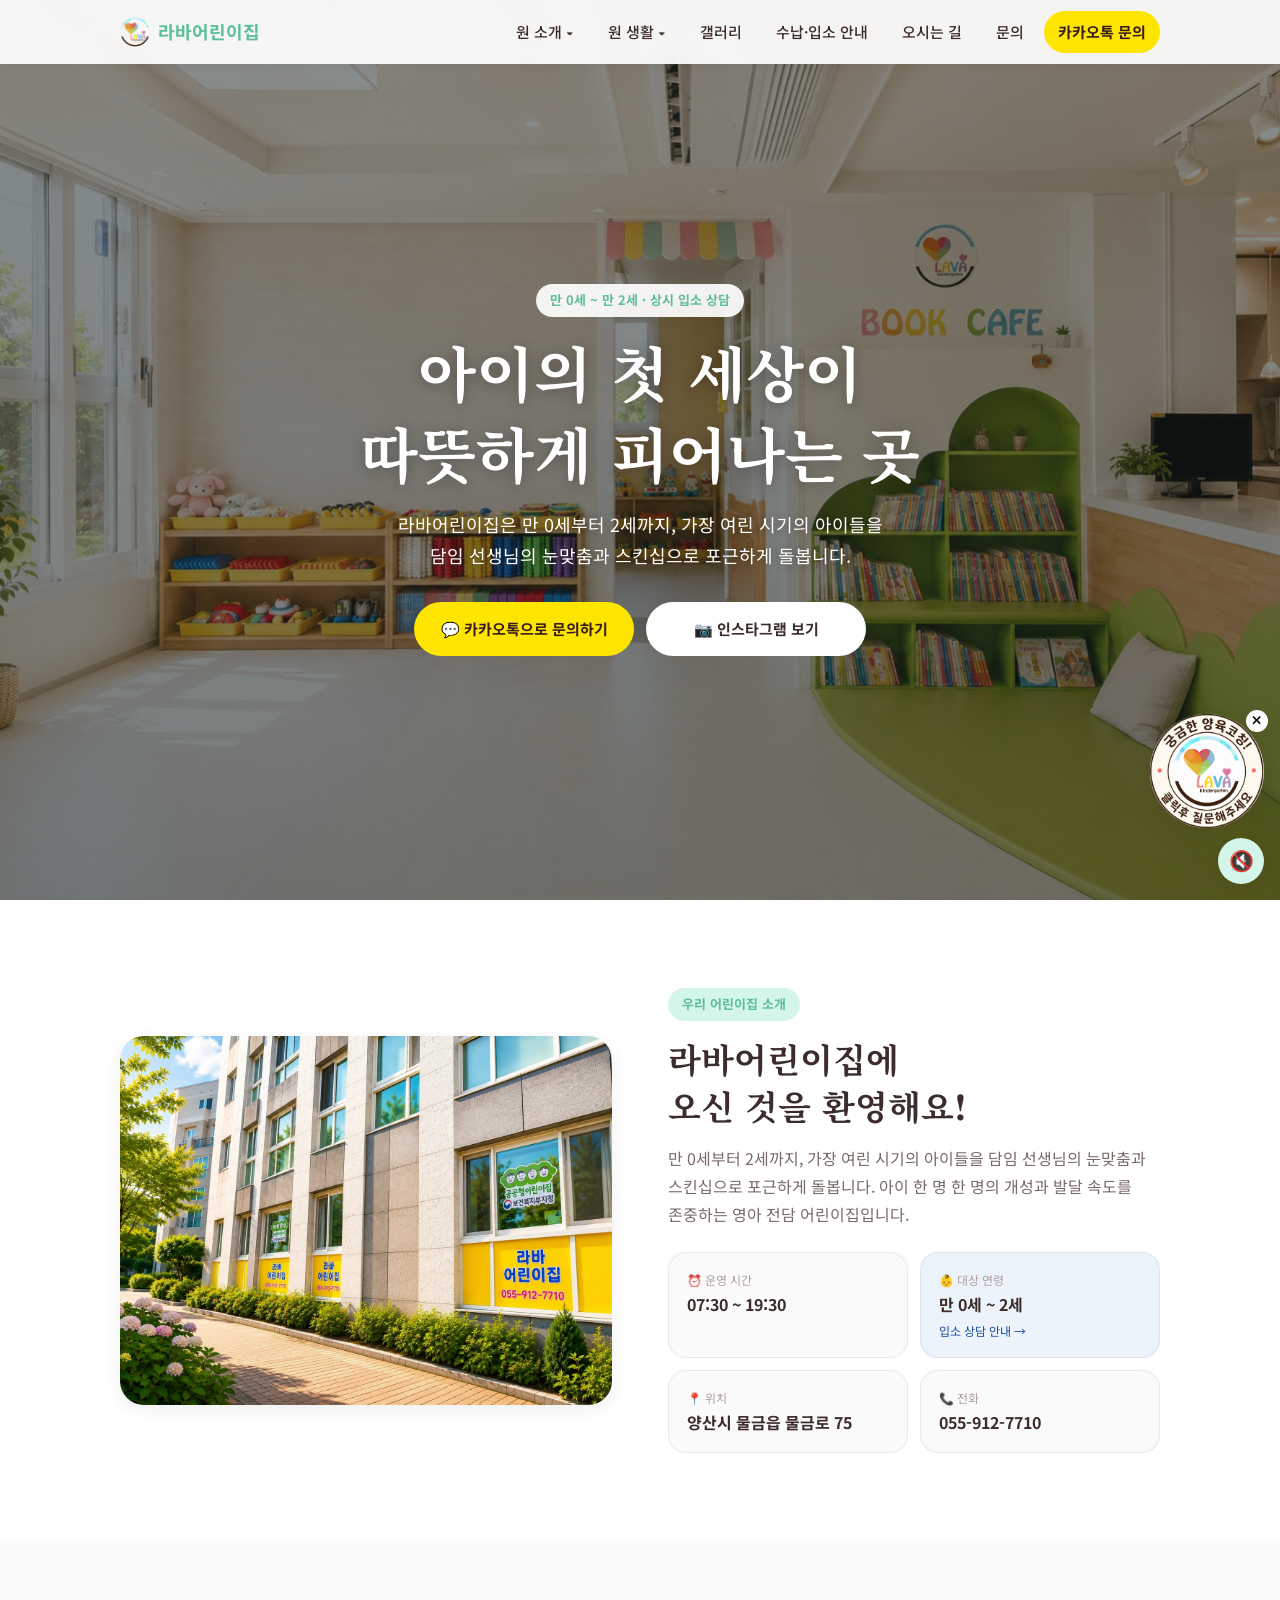
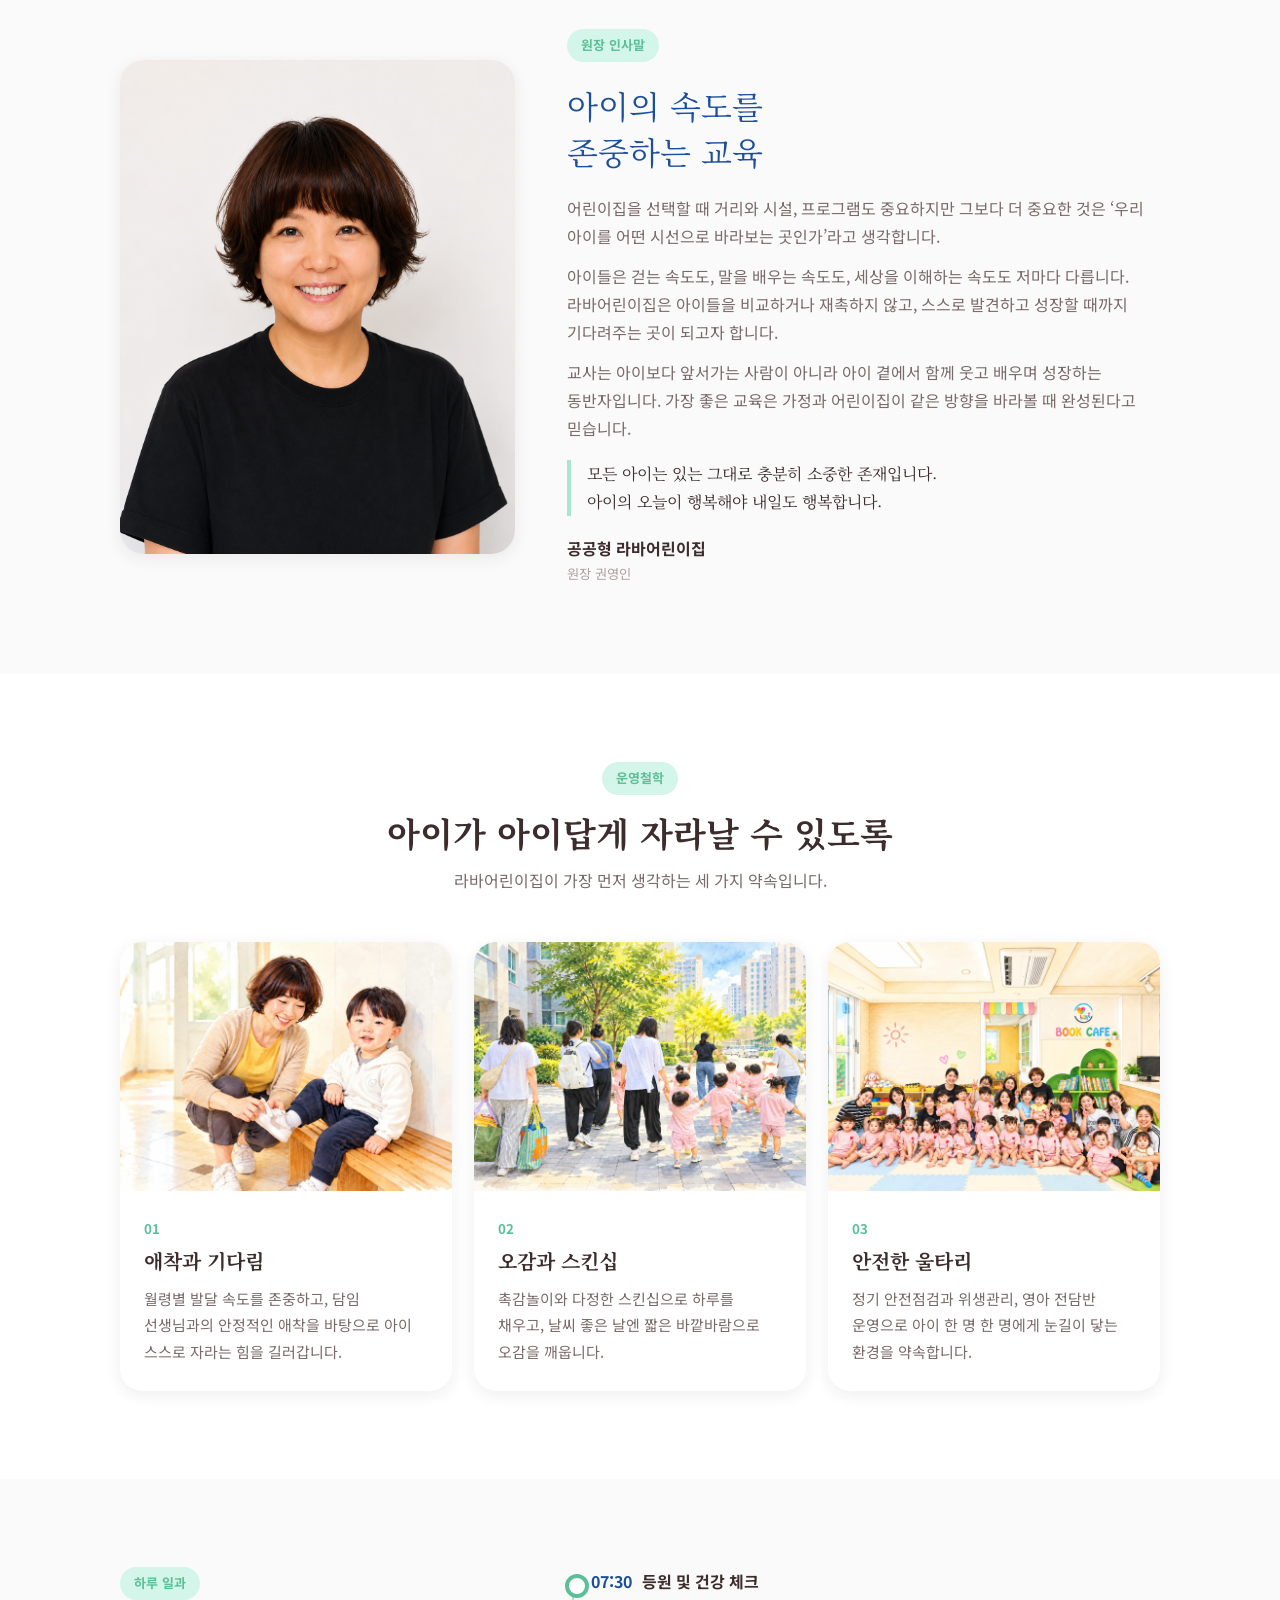
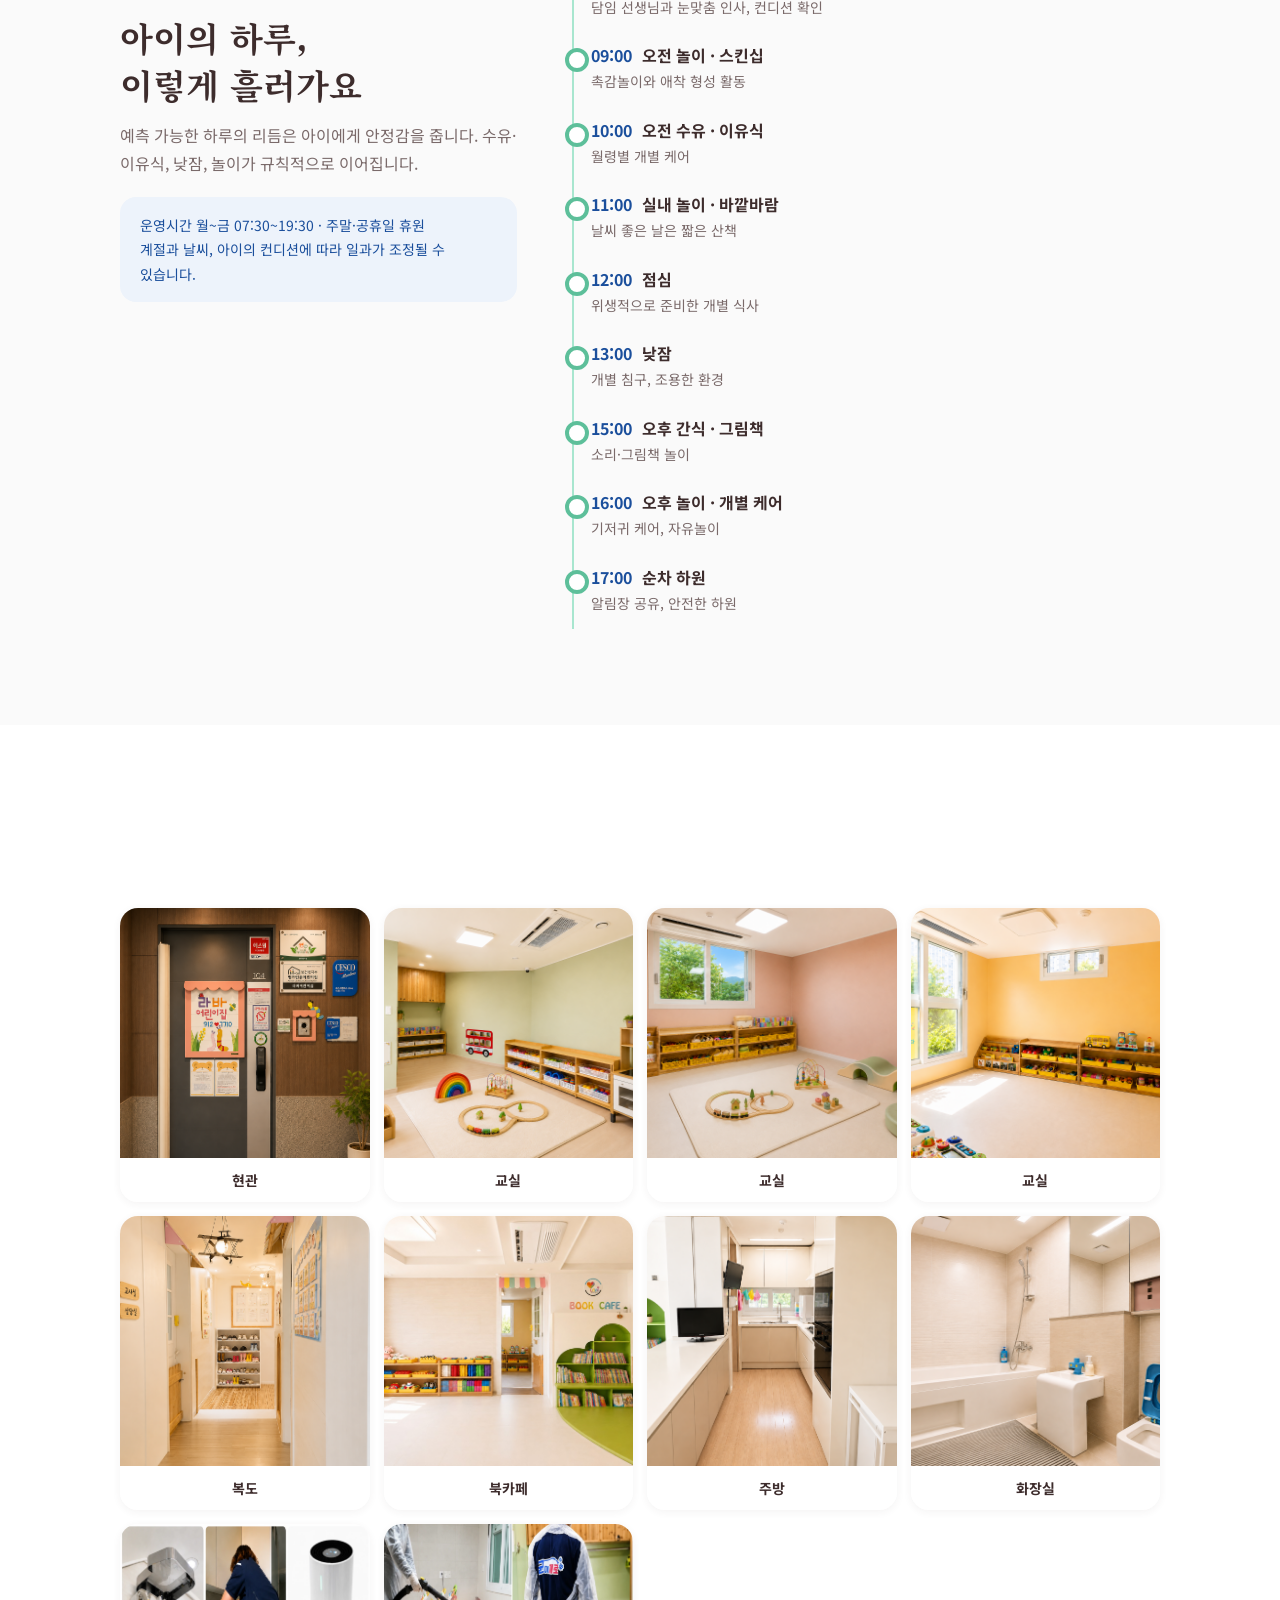
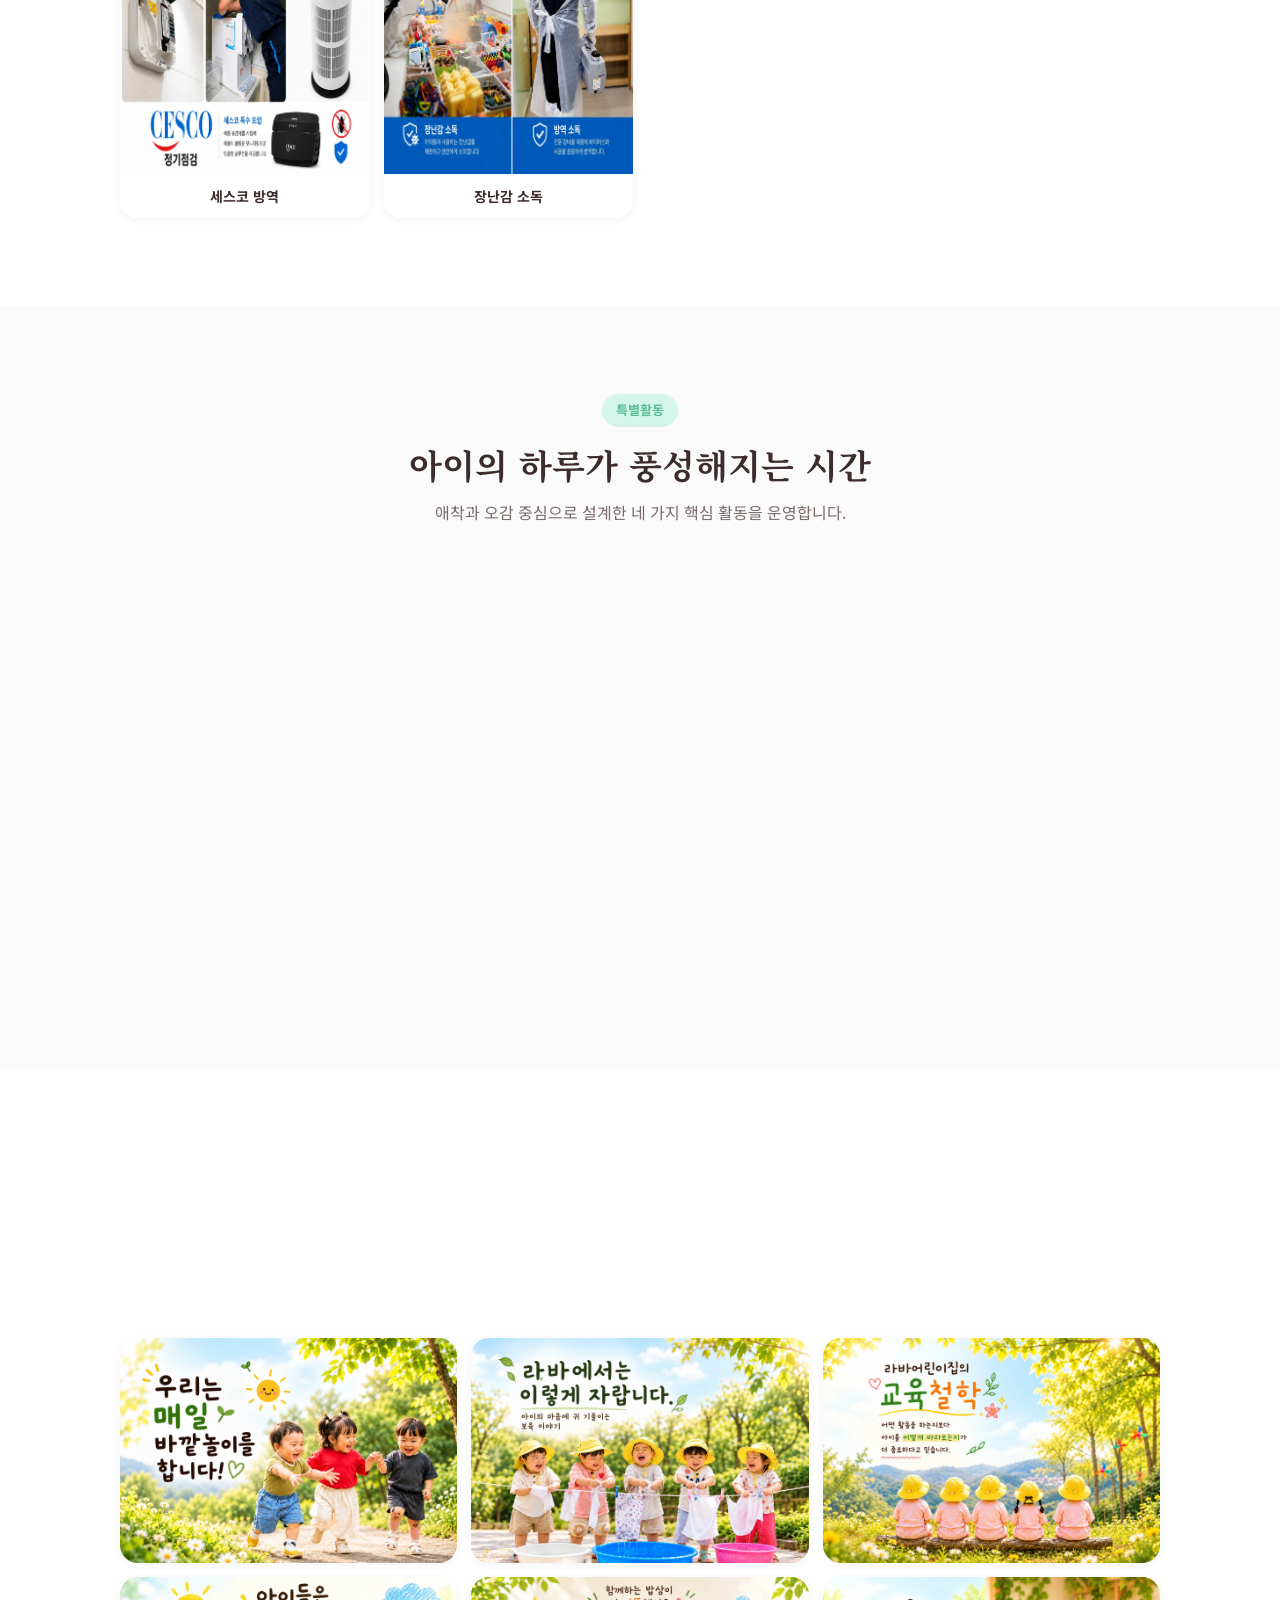
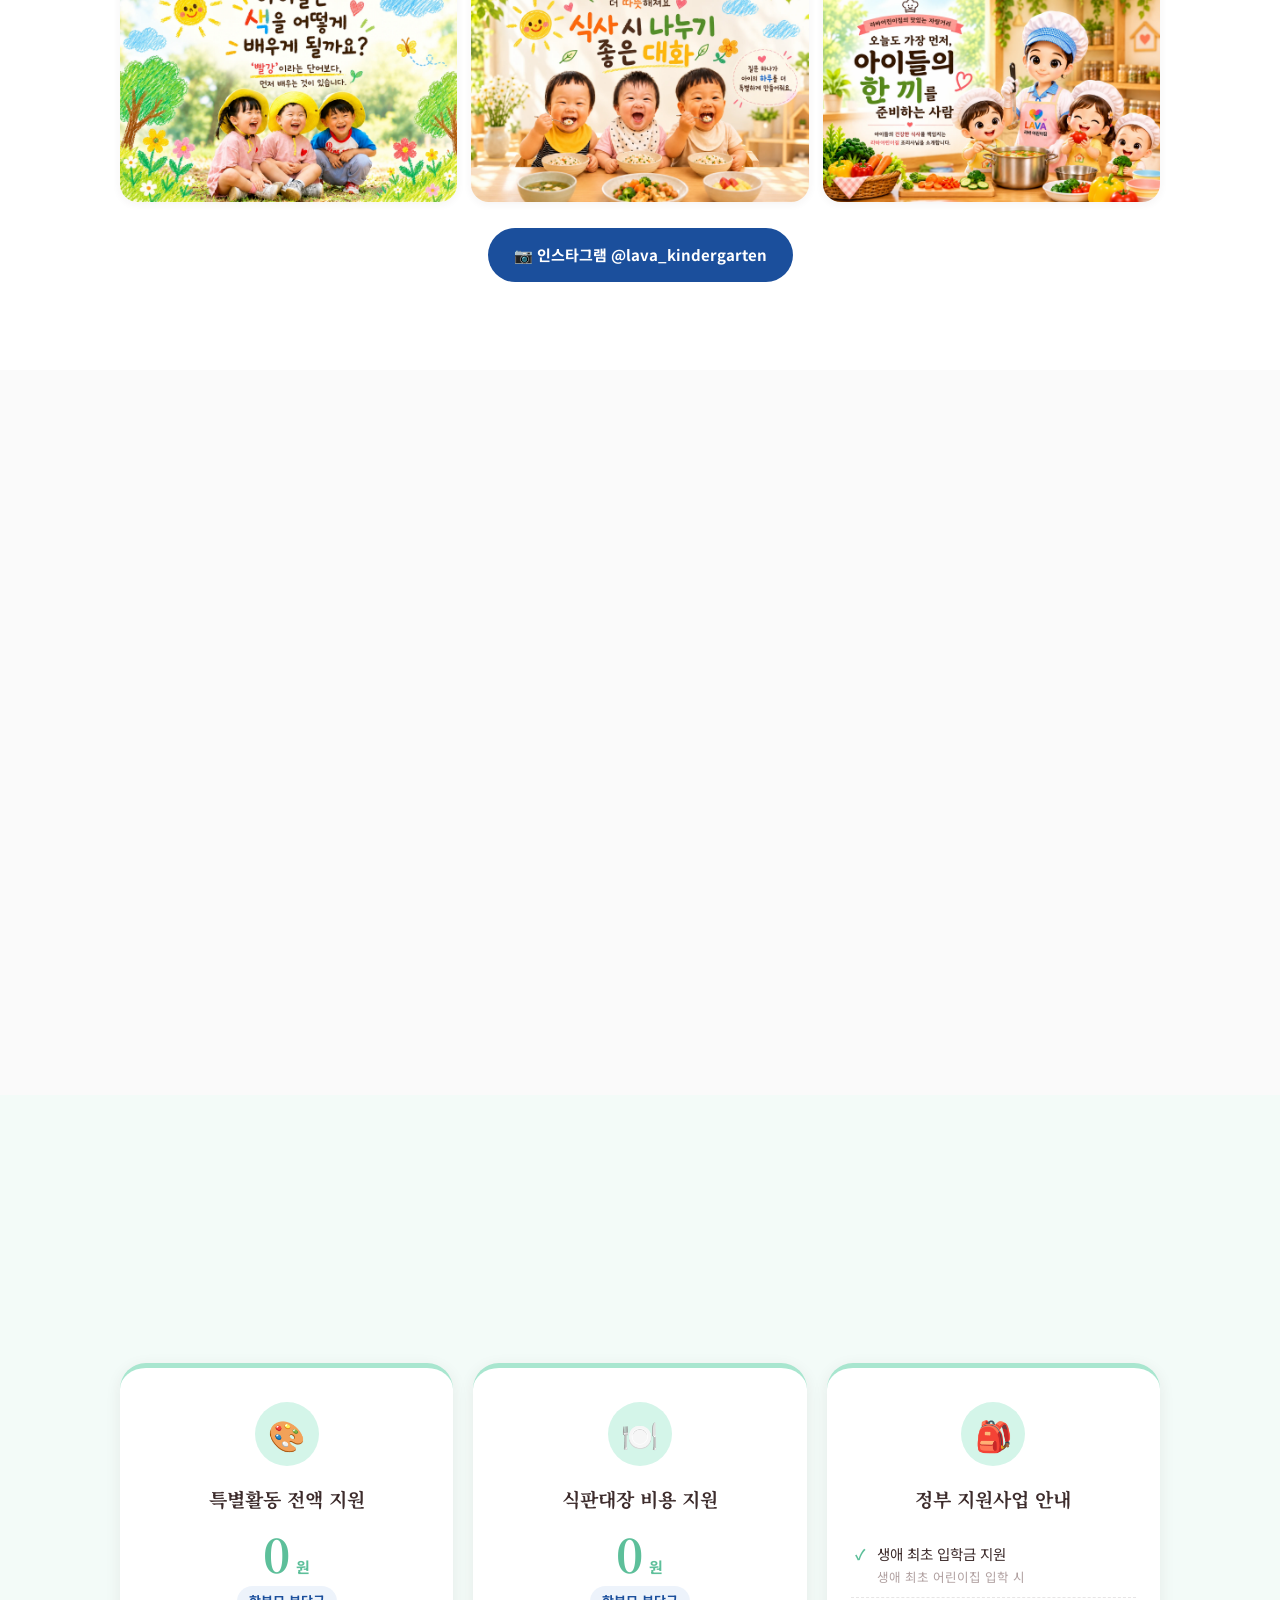
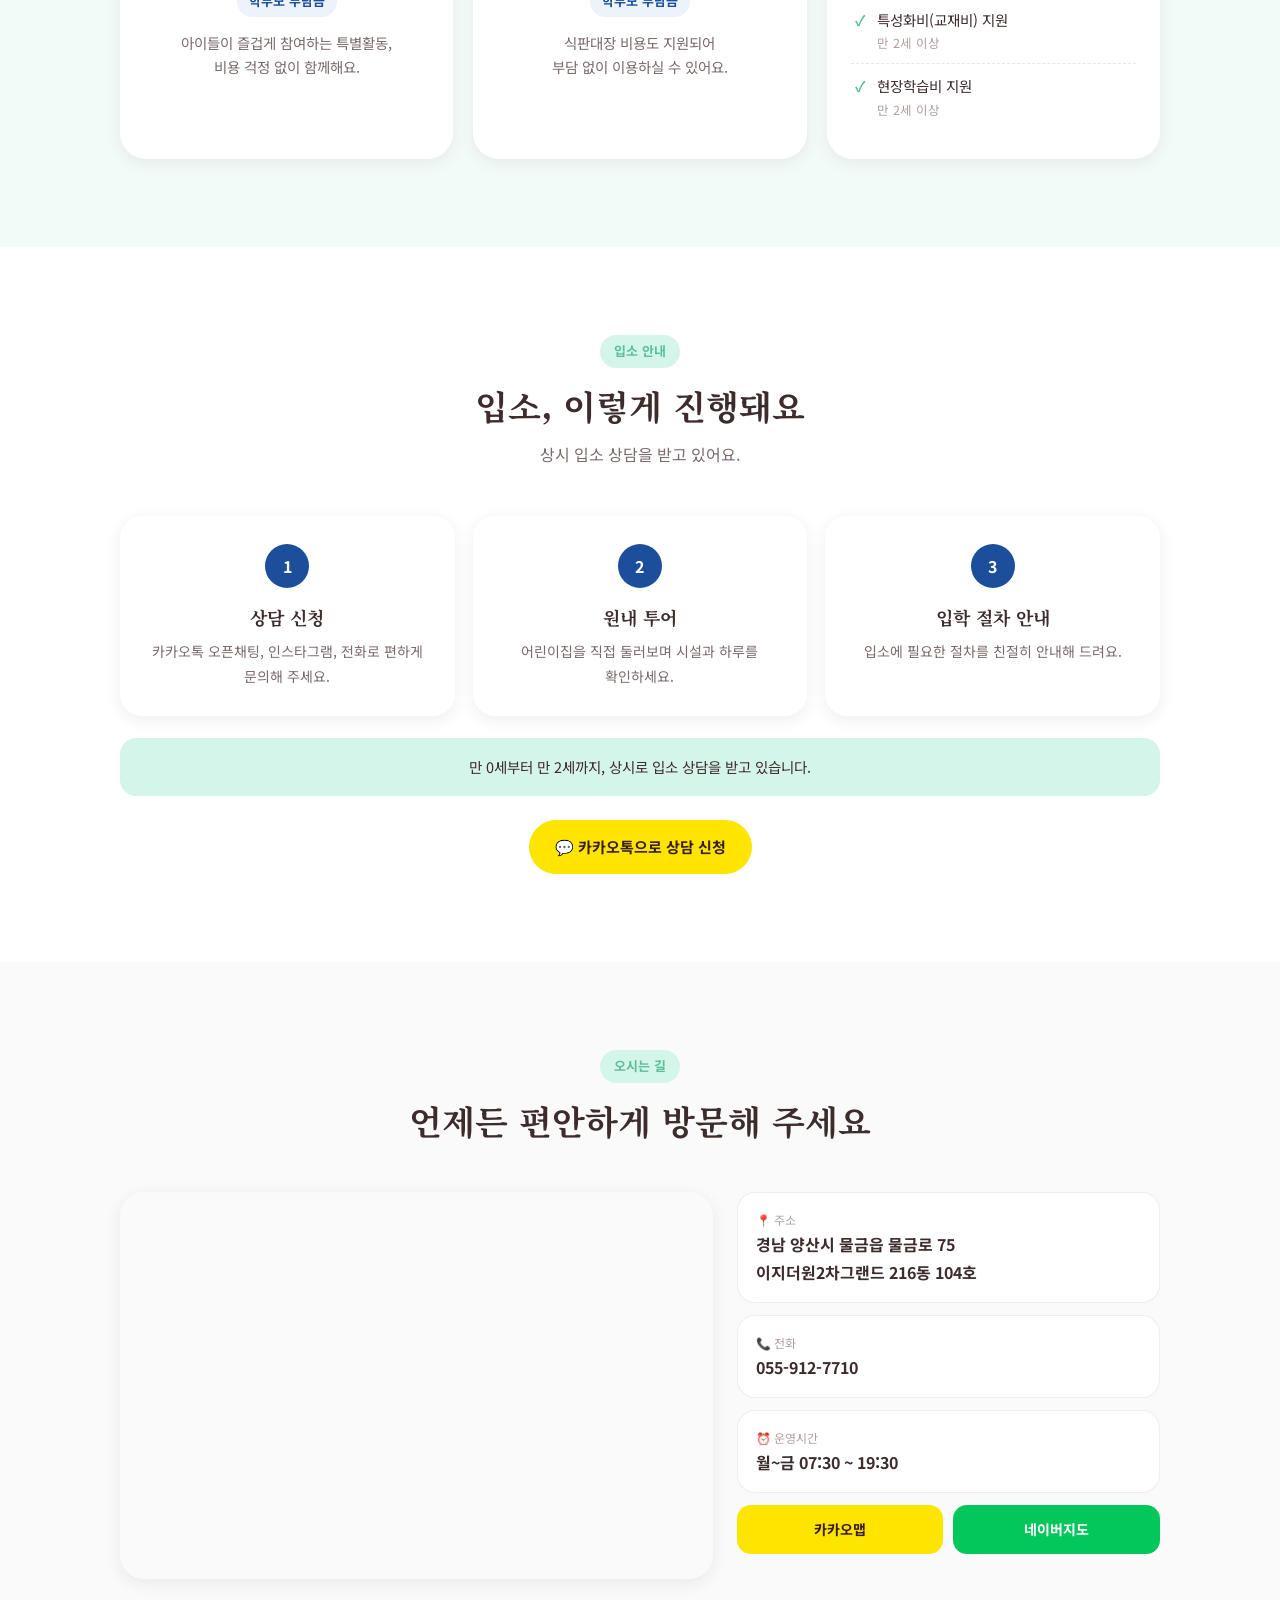
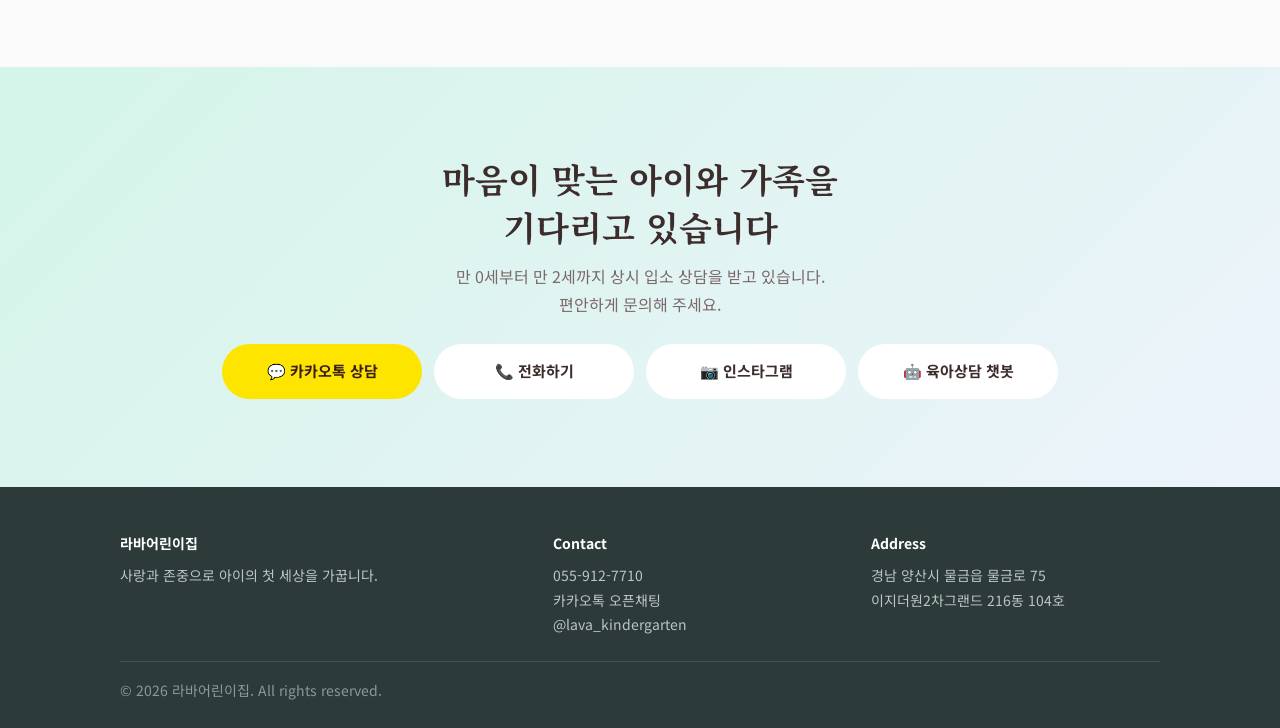
==== commit 31777276: "Restore 3-column gallery grid Co-Authored-By: Claude Sonnet 5.5 <noreply@anthropic.com>" ====
--- a/index.html
+++ b/index.html
@@ -117,8 +117,7 @@
 .tabs{display:flex;gap:8px;justify-content:center;margin-bottom:26px}
 .tabs button{border:var(--border);background:#fff;padding:9px 22px;border-radius:99px;font:inherit;font-weight:500;cursor:pointer;color:var(--text-mid)}
 .tabs button.on{background:var(--mint);border-color:var(--mint);color:var(--text-dark);font-weight:700}
-.grid{display:grid;grid-template-columns:repeat(2,minmax(0,1fr));gap:20px}
-@media(max-width:600px){.grid{grid-template-columns:1fr;gap:16px}}
+.grid{display:grid;grid-template-columns:repeat(3,minmax(0,1fr));gap:14px}
 .grid img{width:100%;aspect-ratio:3/2;object-fit:cover;border-radius:18px;cursor:zoom-in;transition:.3s;box-shadow:var(--shadow-sm)}
 .grid img:hover{transform:scale(1.03)}
 .grid img.ct{object-fit:contain;background:#fff}
@@ -231,6 +230,7 @@
   .about-grid,.dir-grid,.daily-grid,.map-grid{grid-template-columns:1fr;gap:28px}
   .cards3,.safe-grid{grid-template-columns:1fr}
   .progs,.steps{grid-template-columns:repeat(2,1fr)}.fac{grid-template-columns:repeat(2,minmax(0,1fr))}
+  .grid{grid-template-columns:repeat(2,minmax(0,1fr))}
   .fg{grid-template-columns:1fr}
 }
 @media(max-width:480px){.info-grid{grid-template-columns:1fr}}
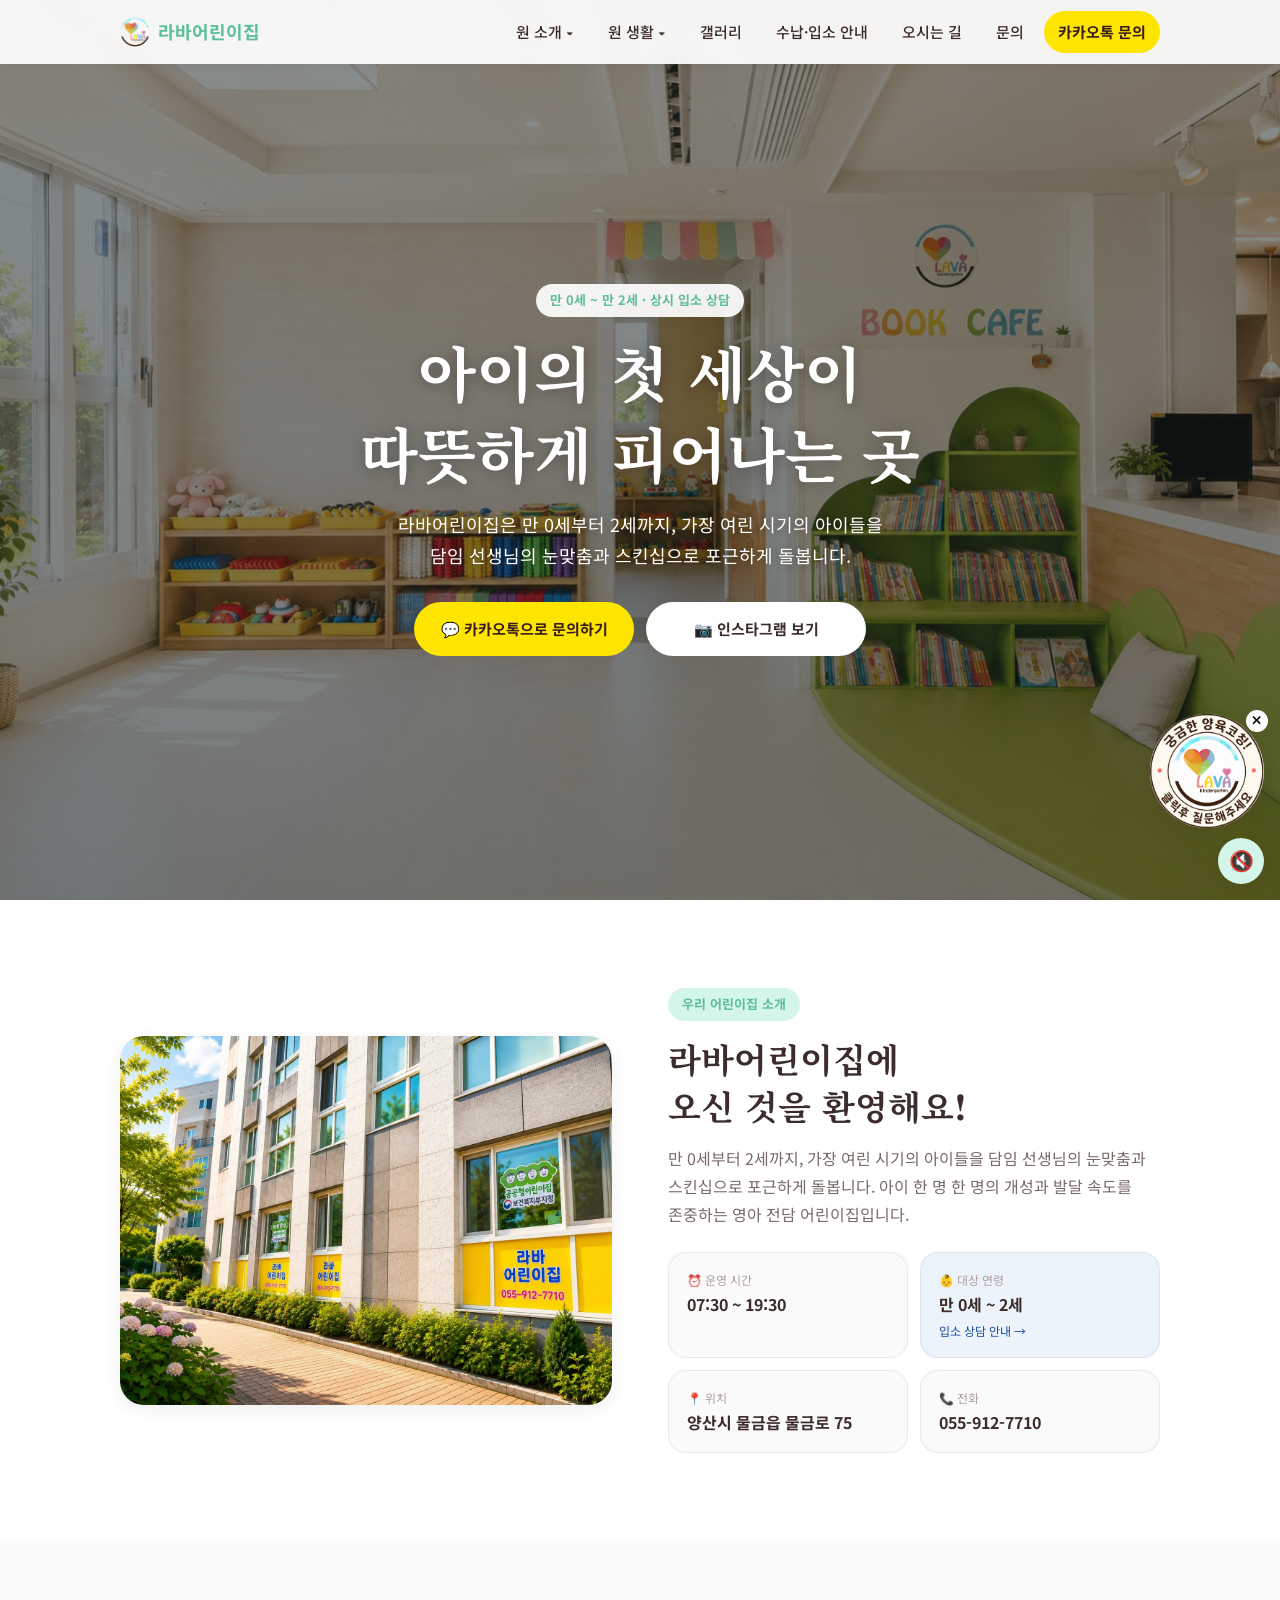
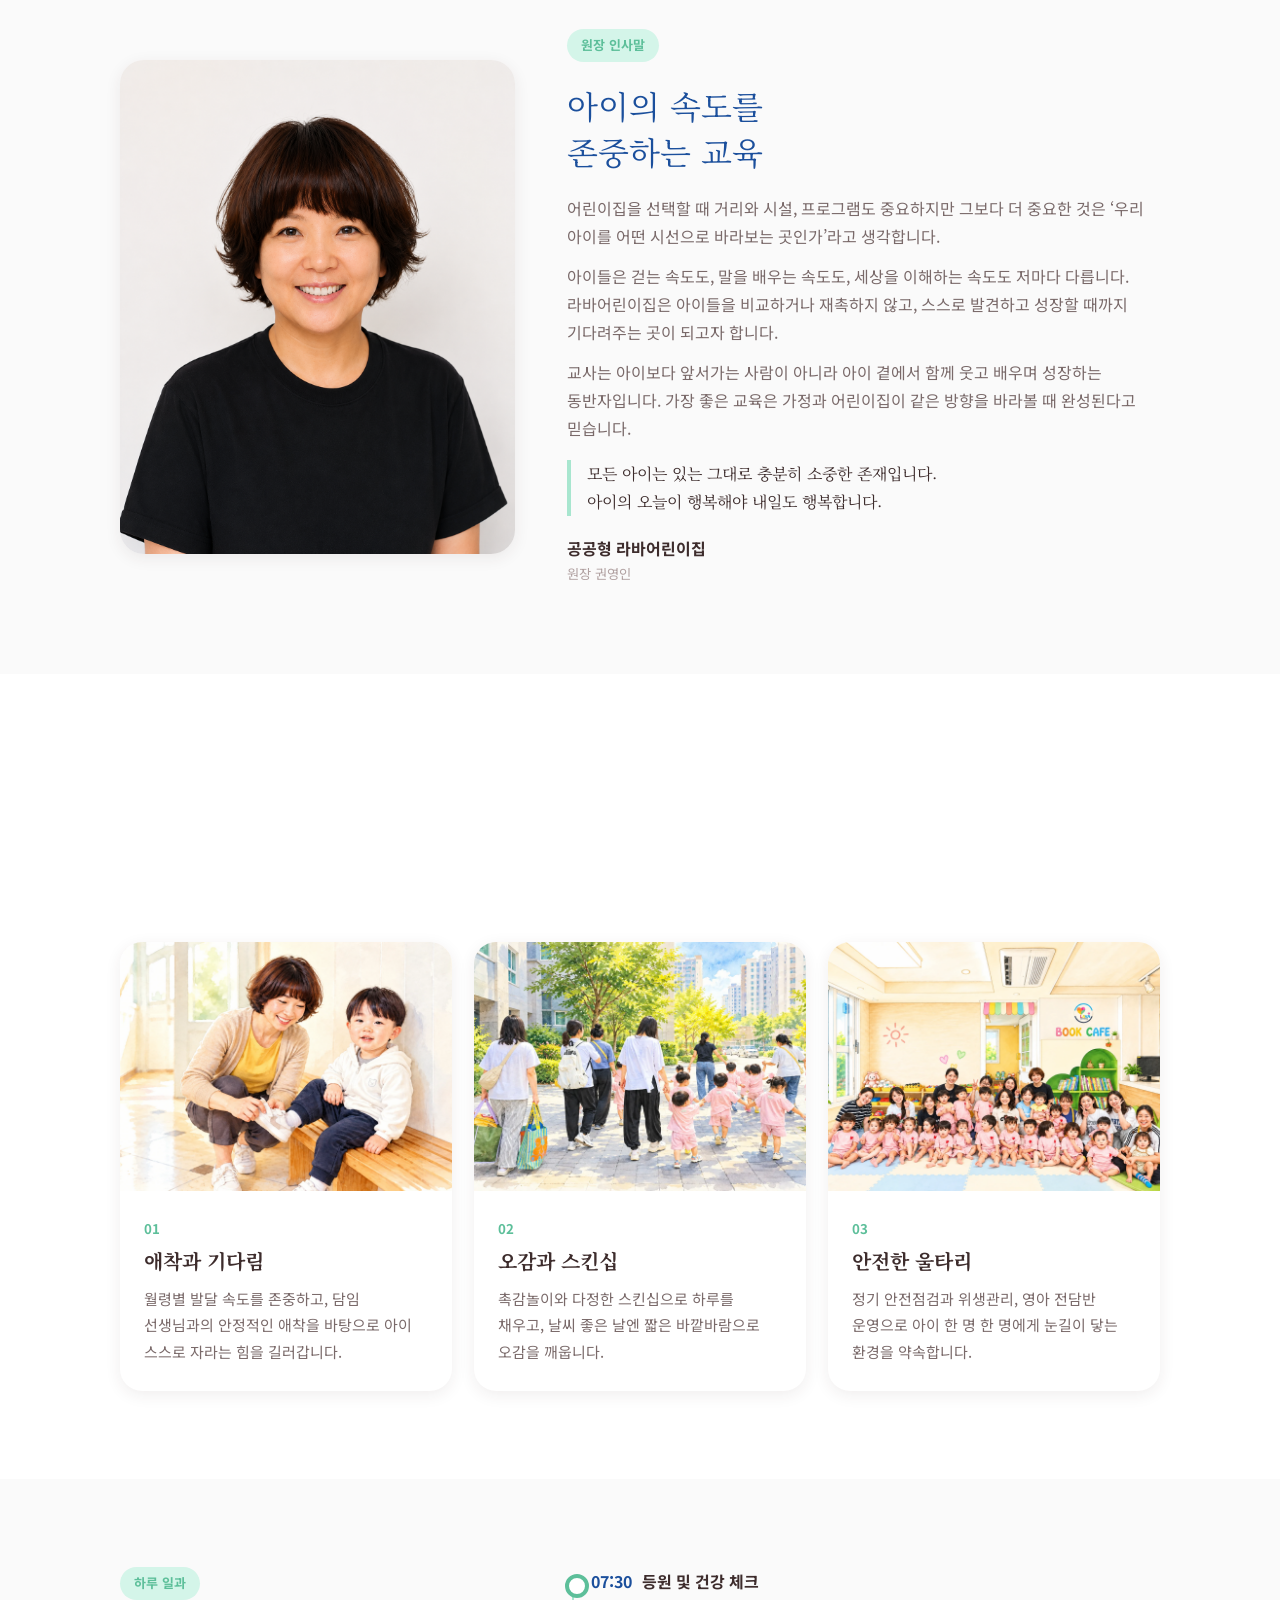
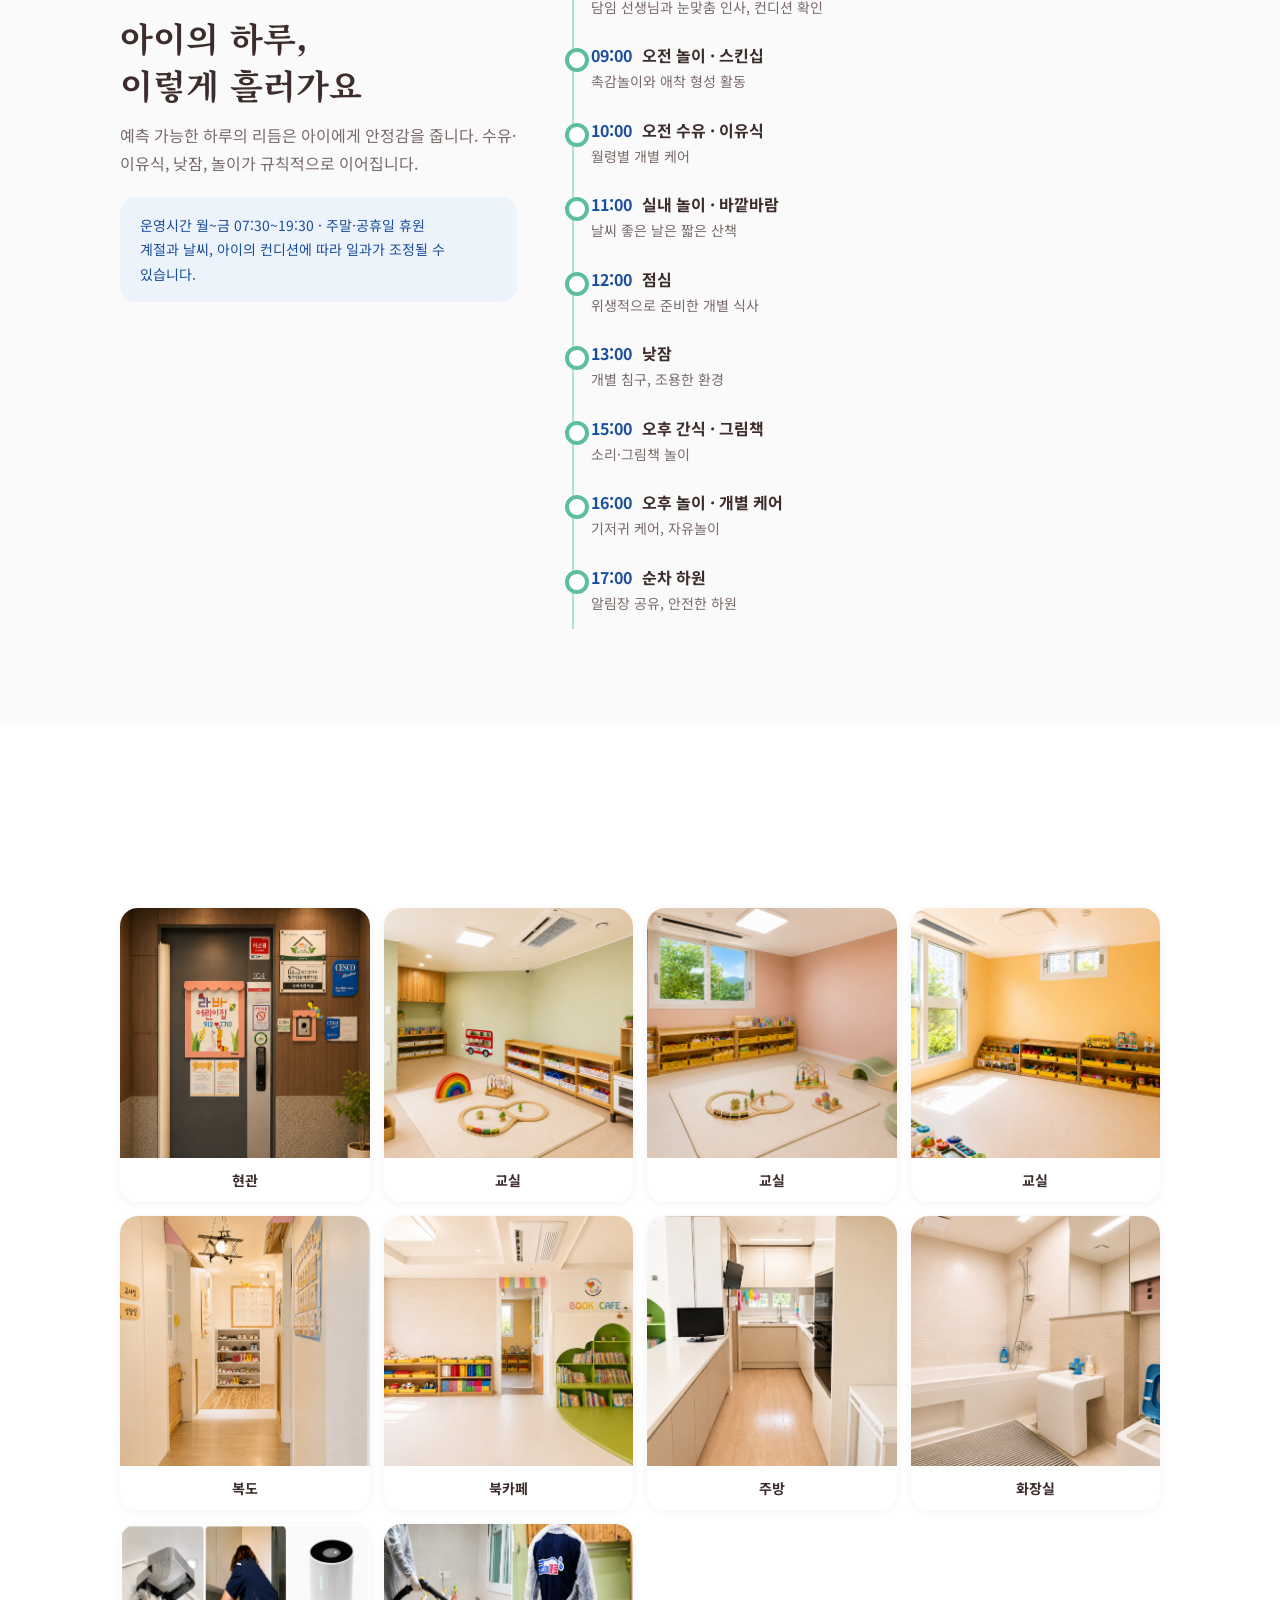
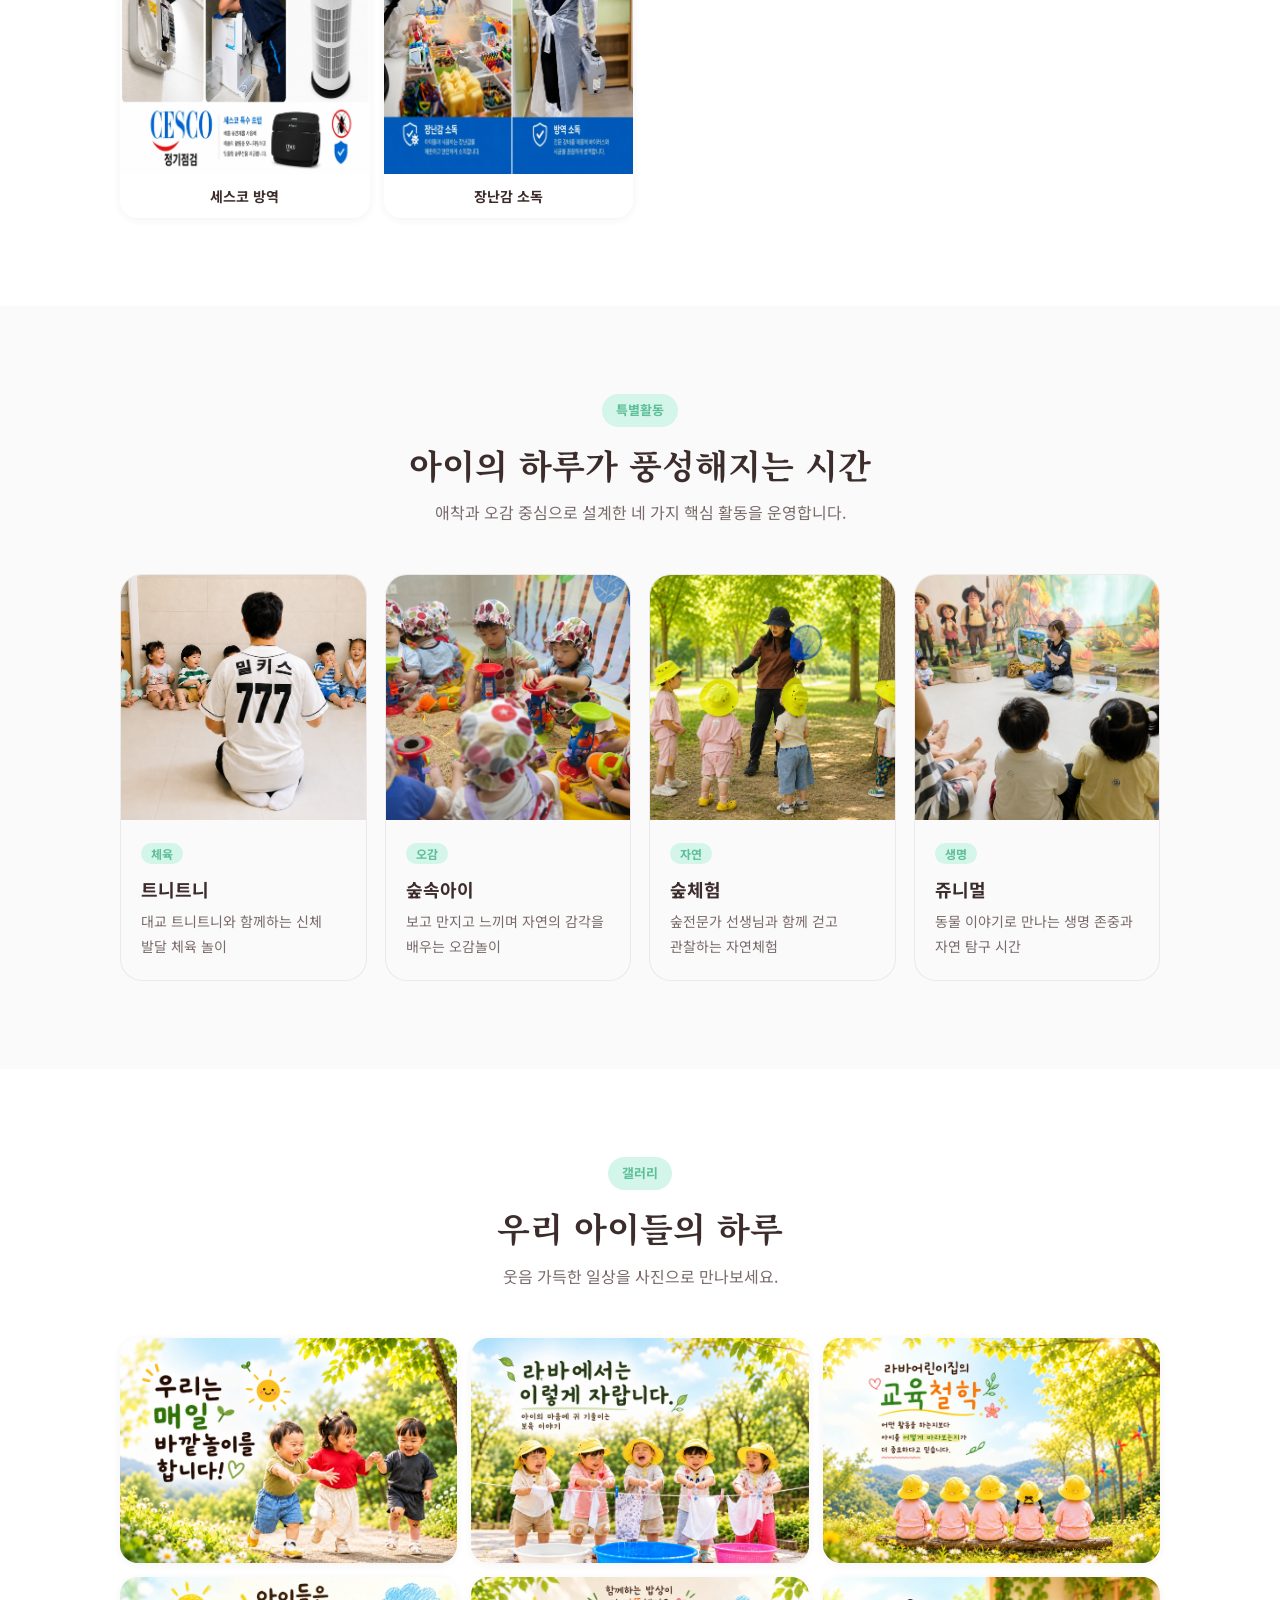
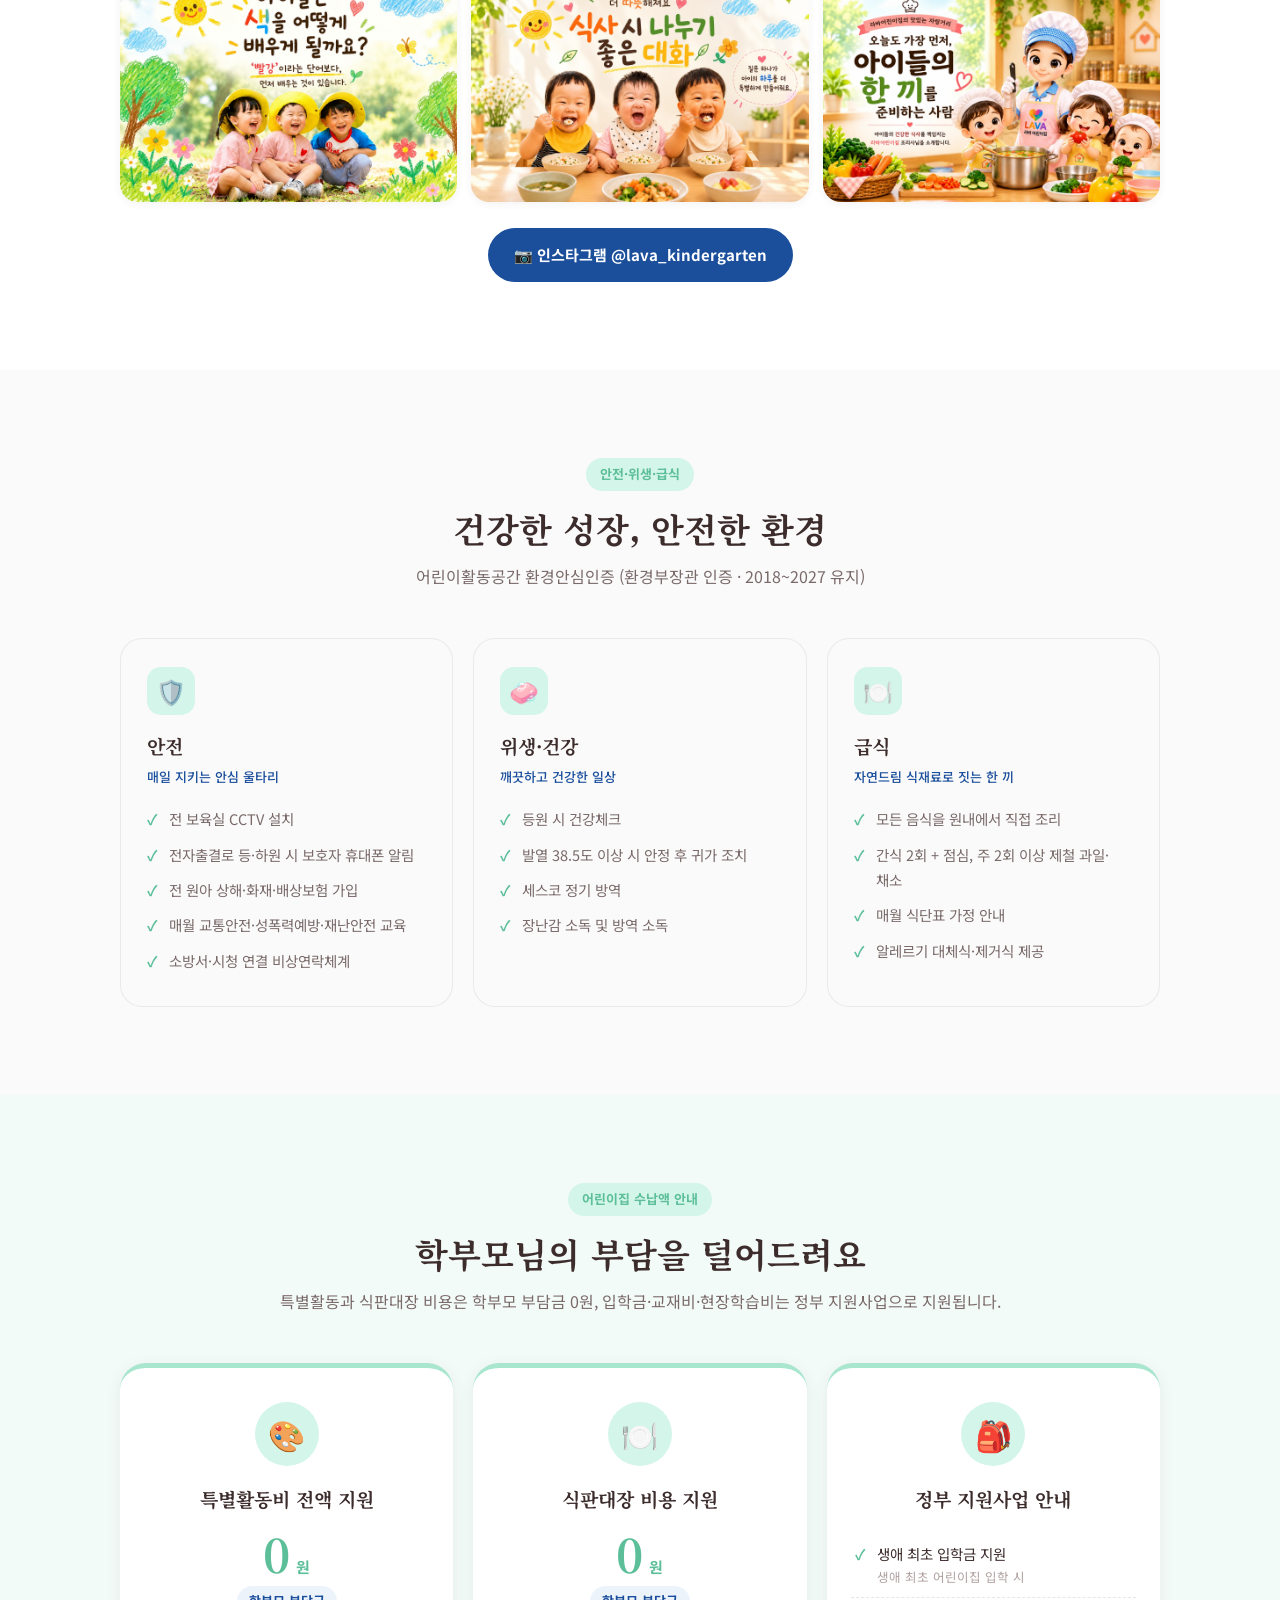
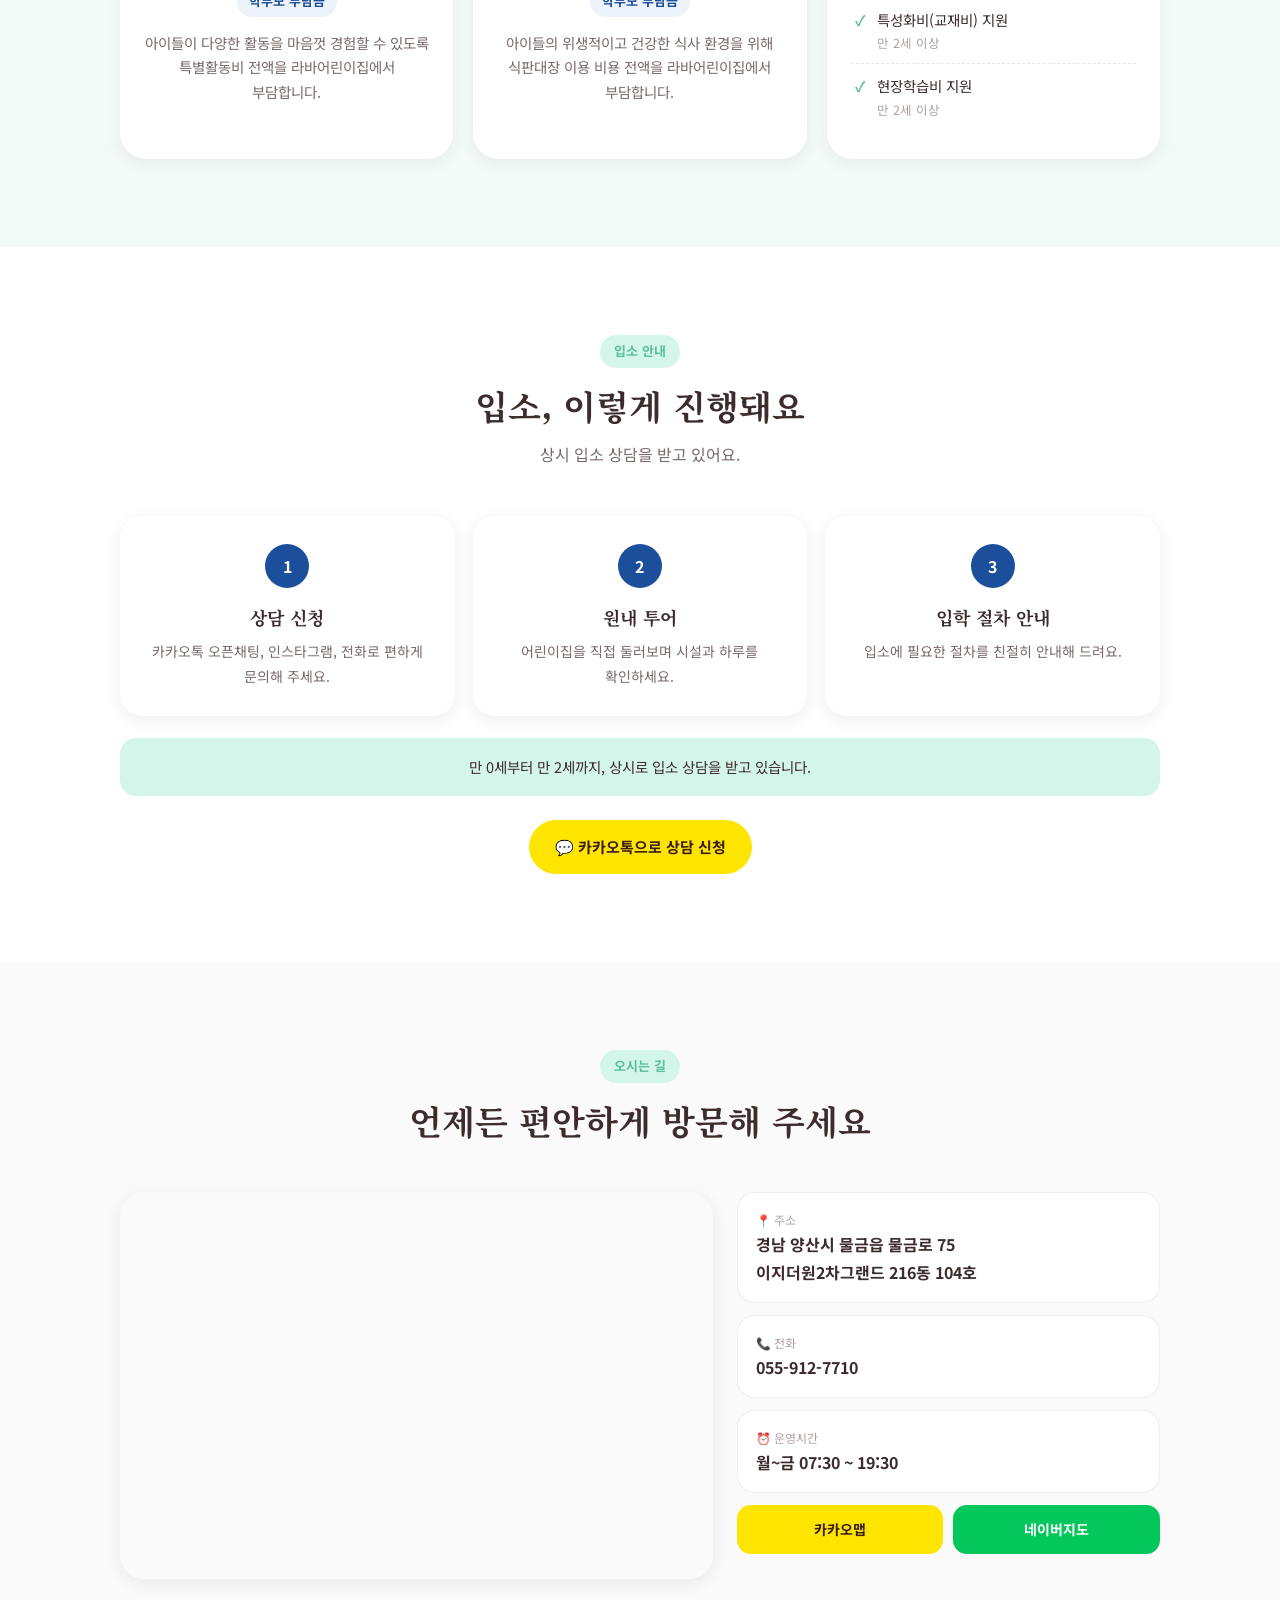
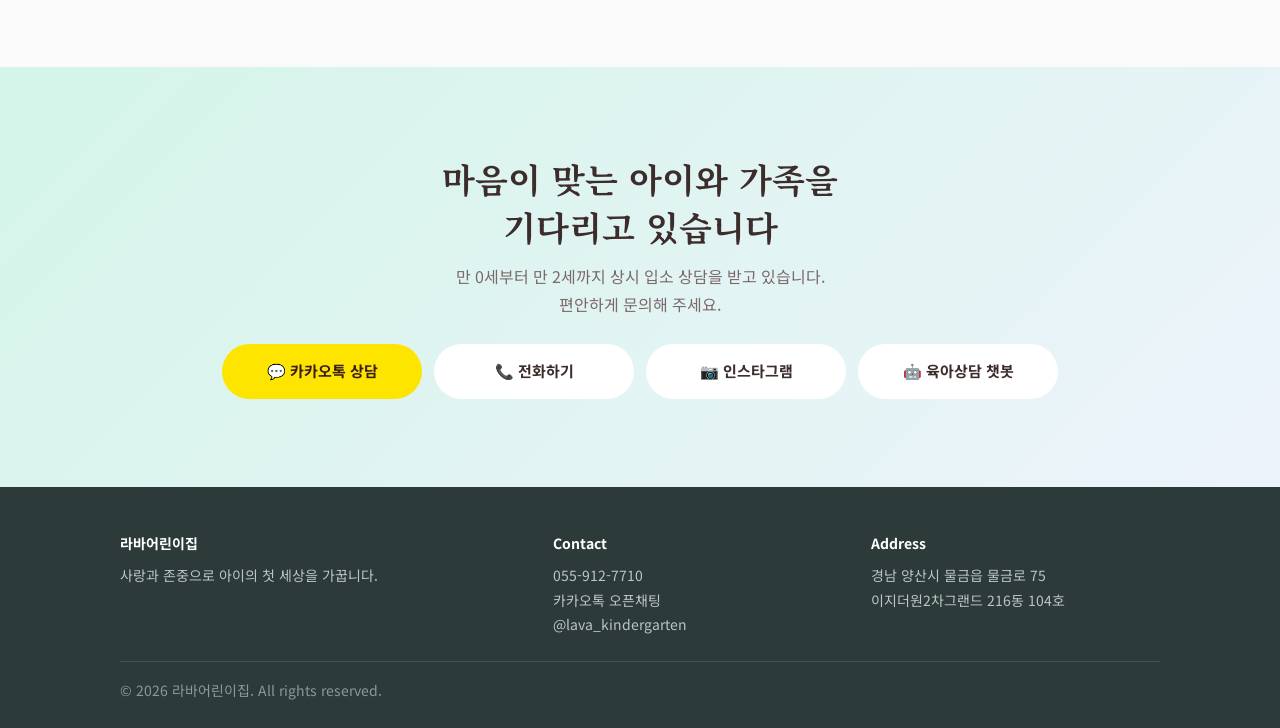
==== commit 18950c3c: "Update fee cards 1-2 copy: kindergarten bears the cost Co-Authored-By: Claude Sonnet 5.5 <noreply@an" ====
--- a/index.html
+++ b/index.html
@@ -402,12 +402,12 @@
   <div class="container">
     <div class="sec-head reveal"><div class="badge">어린이집 수납액 안내</div><h2>학부모님의 부담을<br class="mbr"> 덜어드려요</h2><p>특별활동과 식판대장 비용은 학부모 부담금 0원,<br class="mbr"> 입학금·교재비·현장학습비는 정부 지원사업으로 지원됩니다.</p></div>
     <div class="fee-grid">
-      <div class="fee reveal"><div class="ico">🎨</div><h3>특별활동 전액 지원</h3>
+      <div class="fee reveal"><div class="ico">🎨</div><h3>특별활동비 전액 지원</h3>
         <div class="zero"><b>0</b><span>원</span></div><div class="lbl">학부모 부담금</div>
-        <p class="desc">아이들이 즐겁게 참여하는 특별활동,<br>비용 걱정 없이 함께해요.</p></div>
+        <p class="desc">아이들이 다양한 활동을 마음껏 경험할 수 있도록 특별활동비 전액을 라바어린이집에서 부담합니다.</p></div>
       <div class="fee reveal"><div class="ico">🍽️</div><h3>식판대장 비용 지원</h3>
         <div class="zero"><b>0</b><span>원</span></div><div class="lbl">학부모 부담금</div>
-        <p class="desc">식판대장 비용도 지원되어<br>부담 없이 이용하실 수 있어요.</p></div>
+        <p class="desc">아이들의 위생적이고 건강한 식사 환경을 위해 식판대장 이용 비용 전액을 라바어린이집에서 부담합니다.</p></div>
       <div class="fee reveal"><div class="ico">🎒</div><h3>정부 지원사업 안내</h3>
         <ul class="chk">
           <li>생애 최초 입학금 지원<small>생애 최초 어린이집 입학 시</small></li>
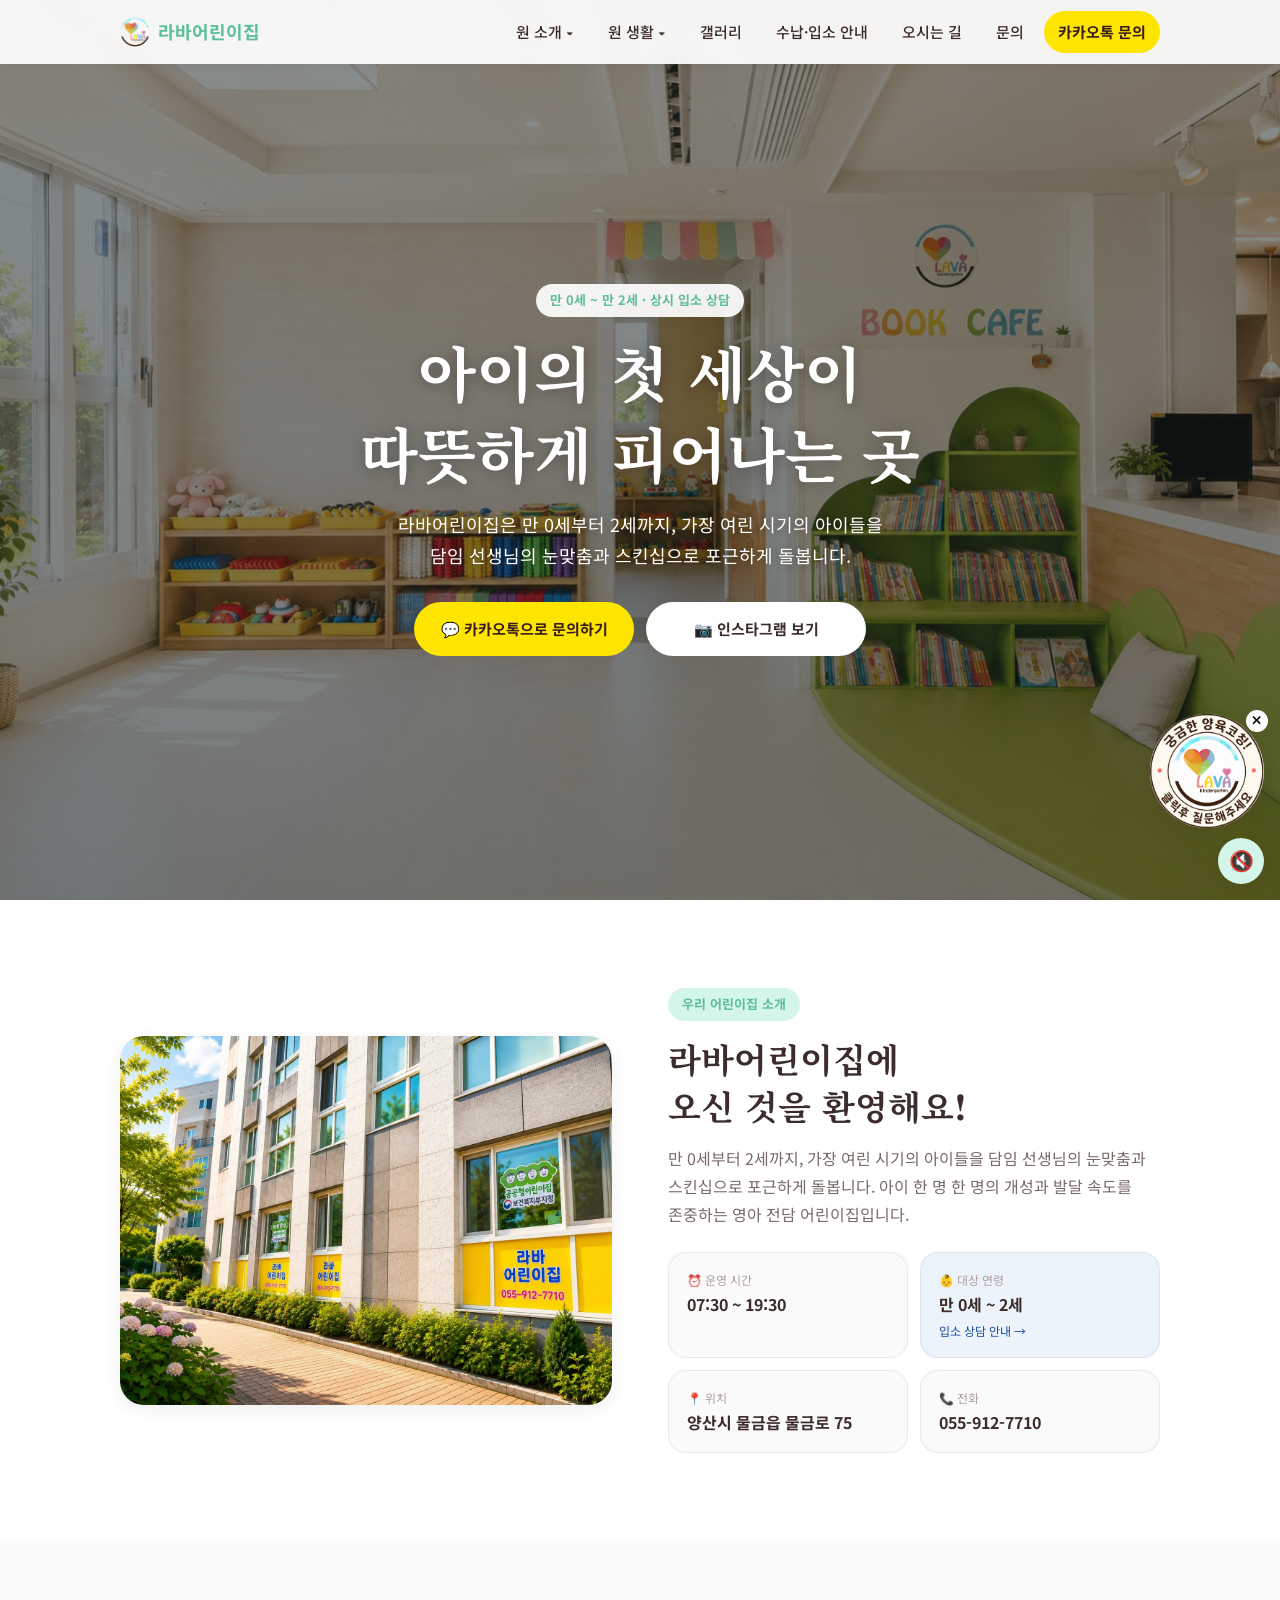
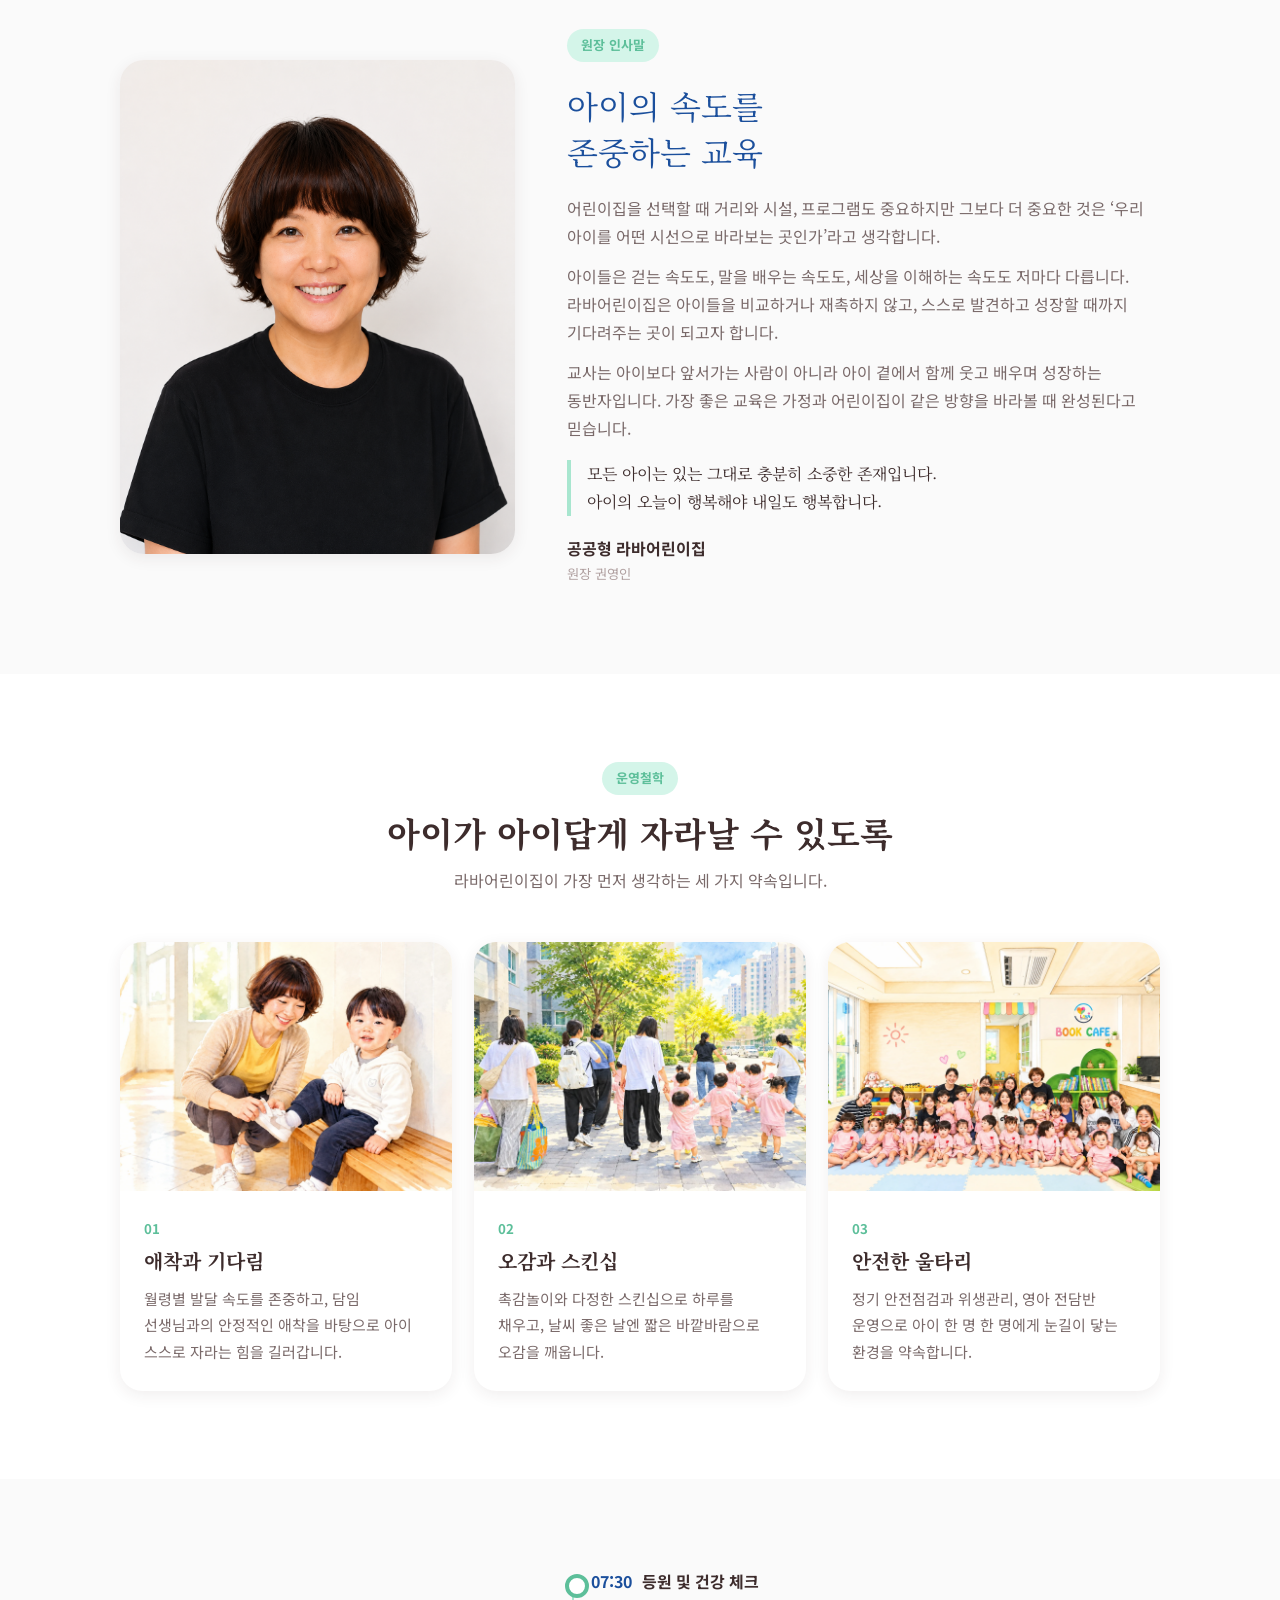
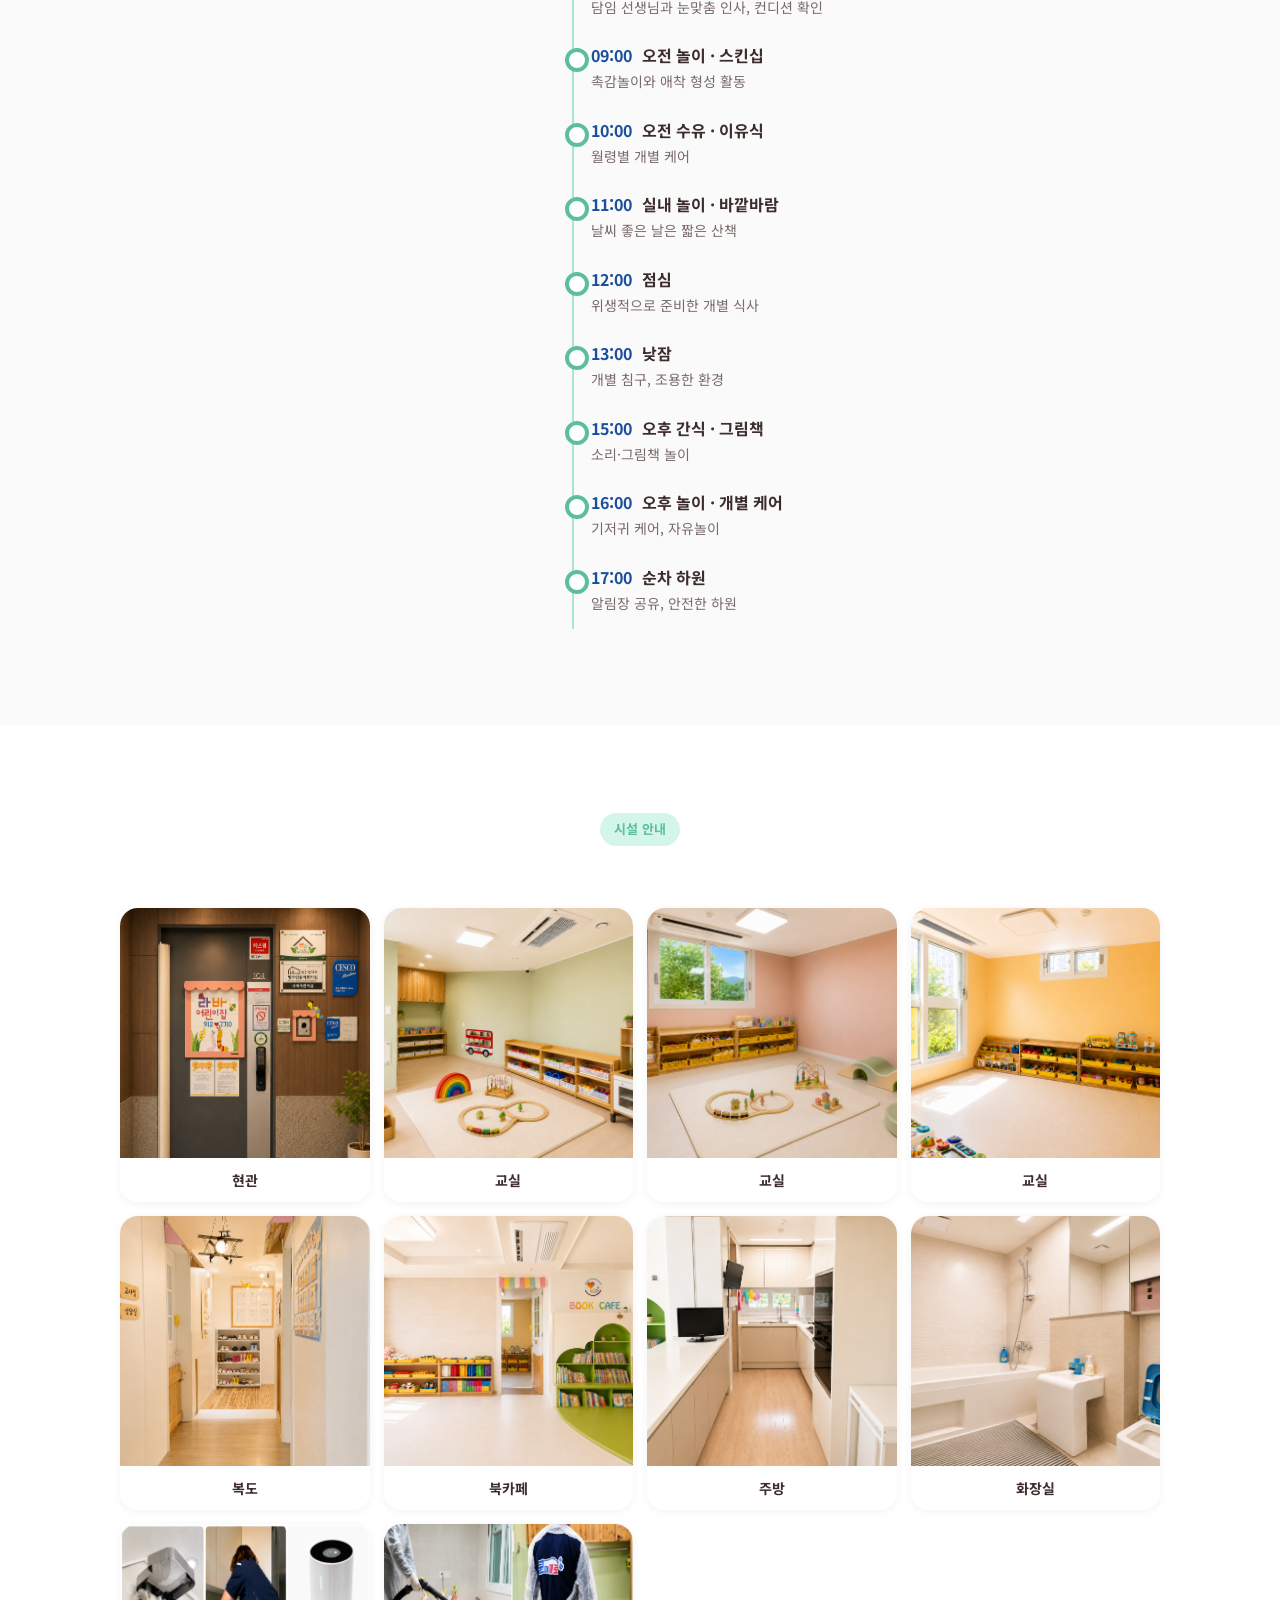
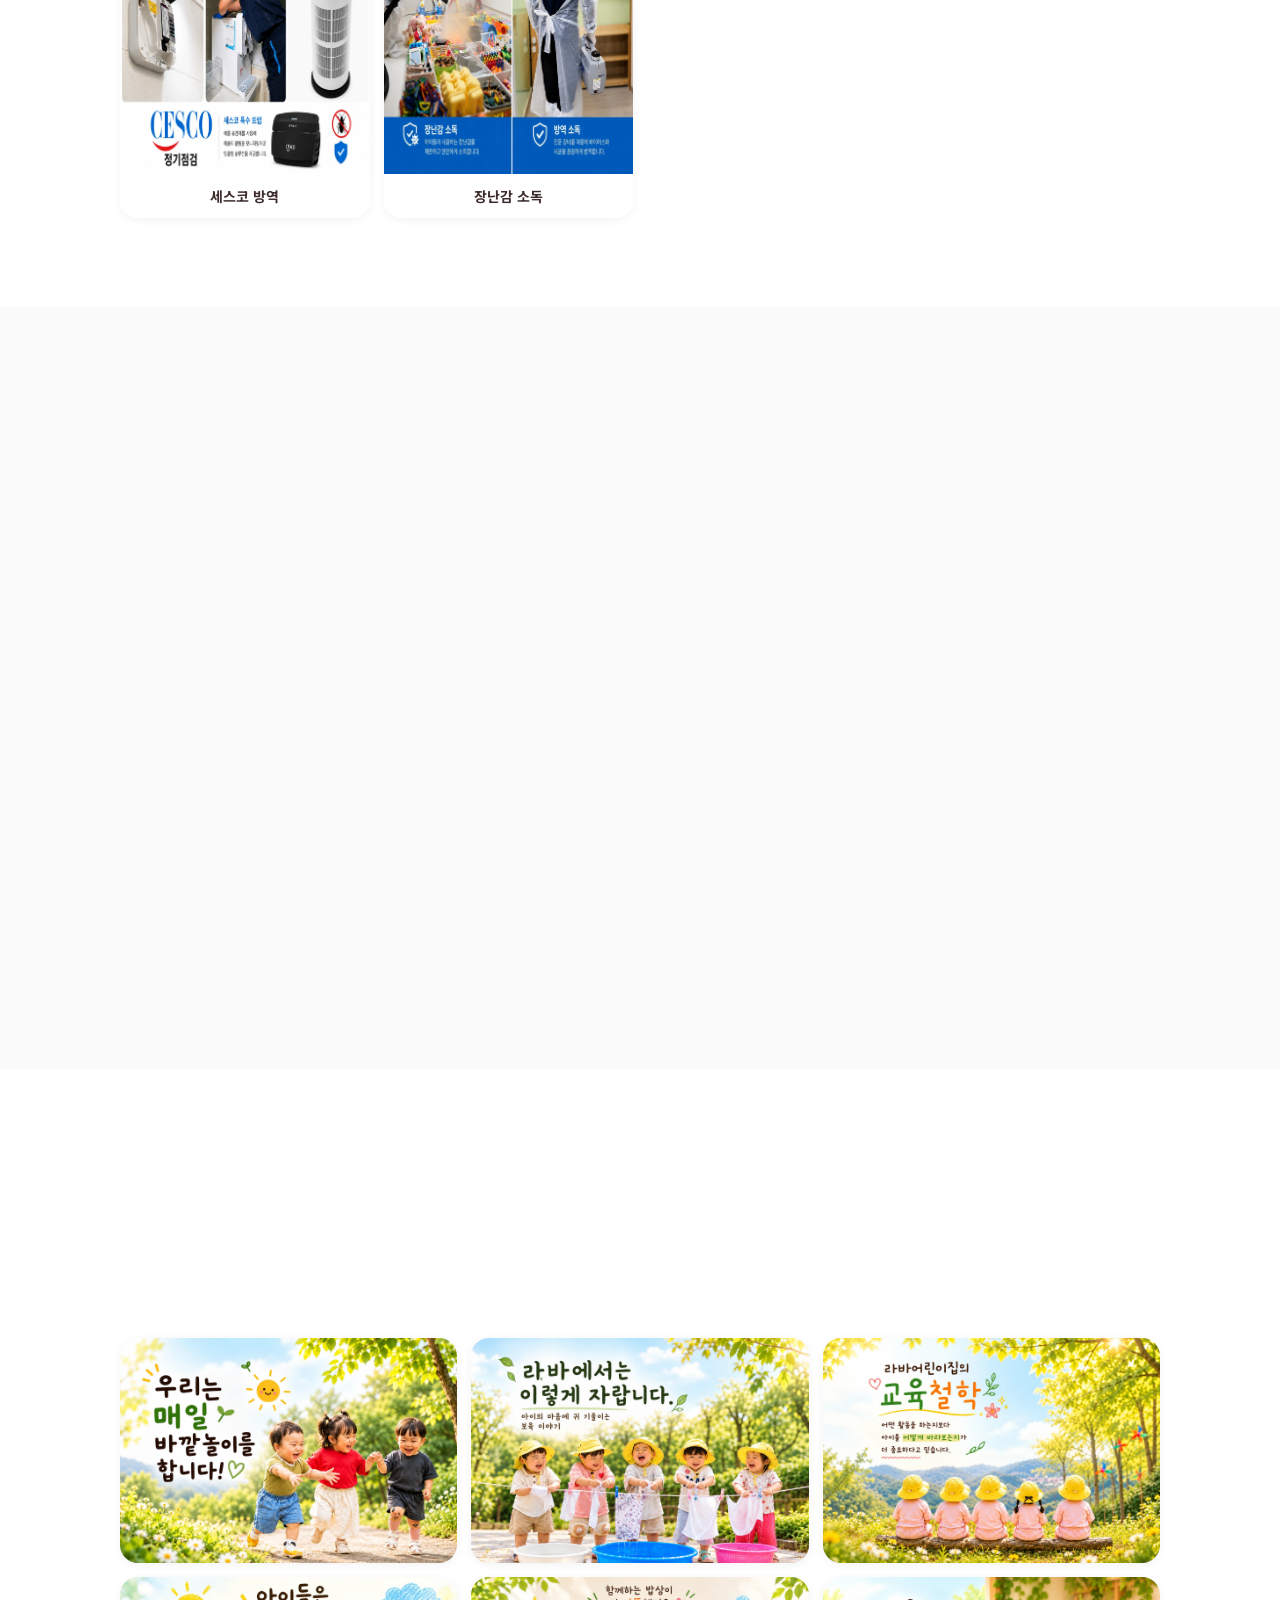
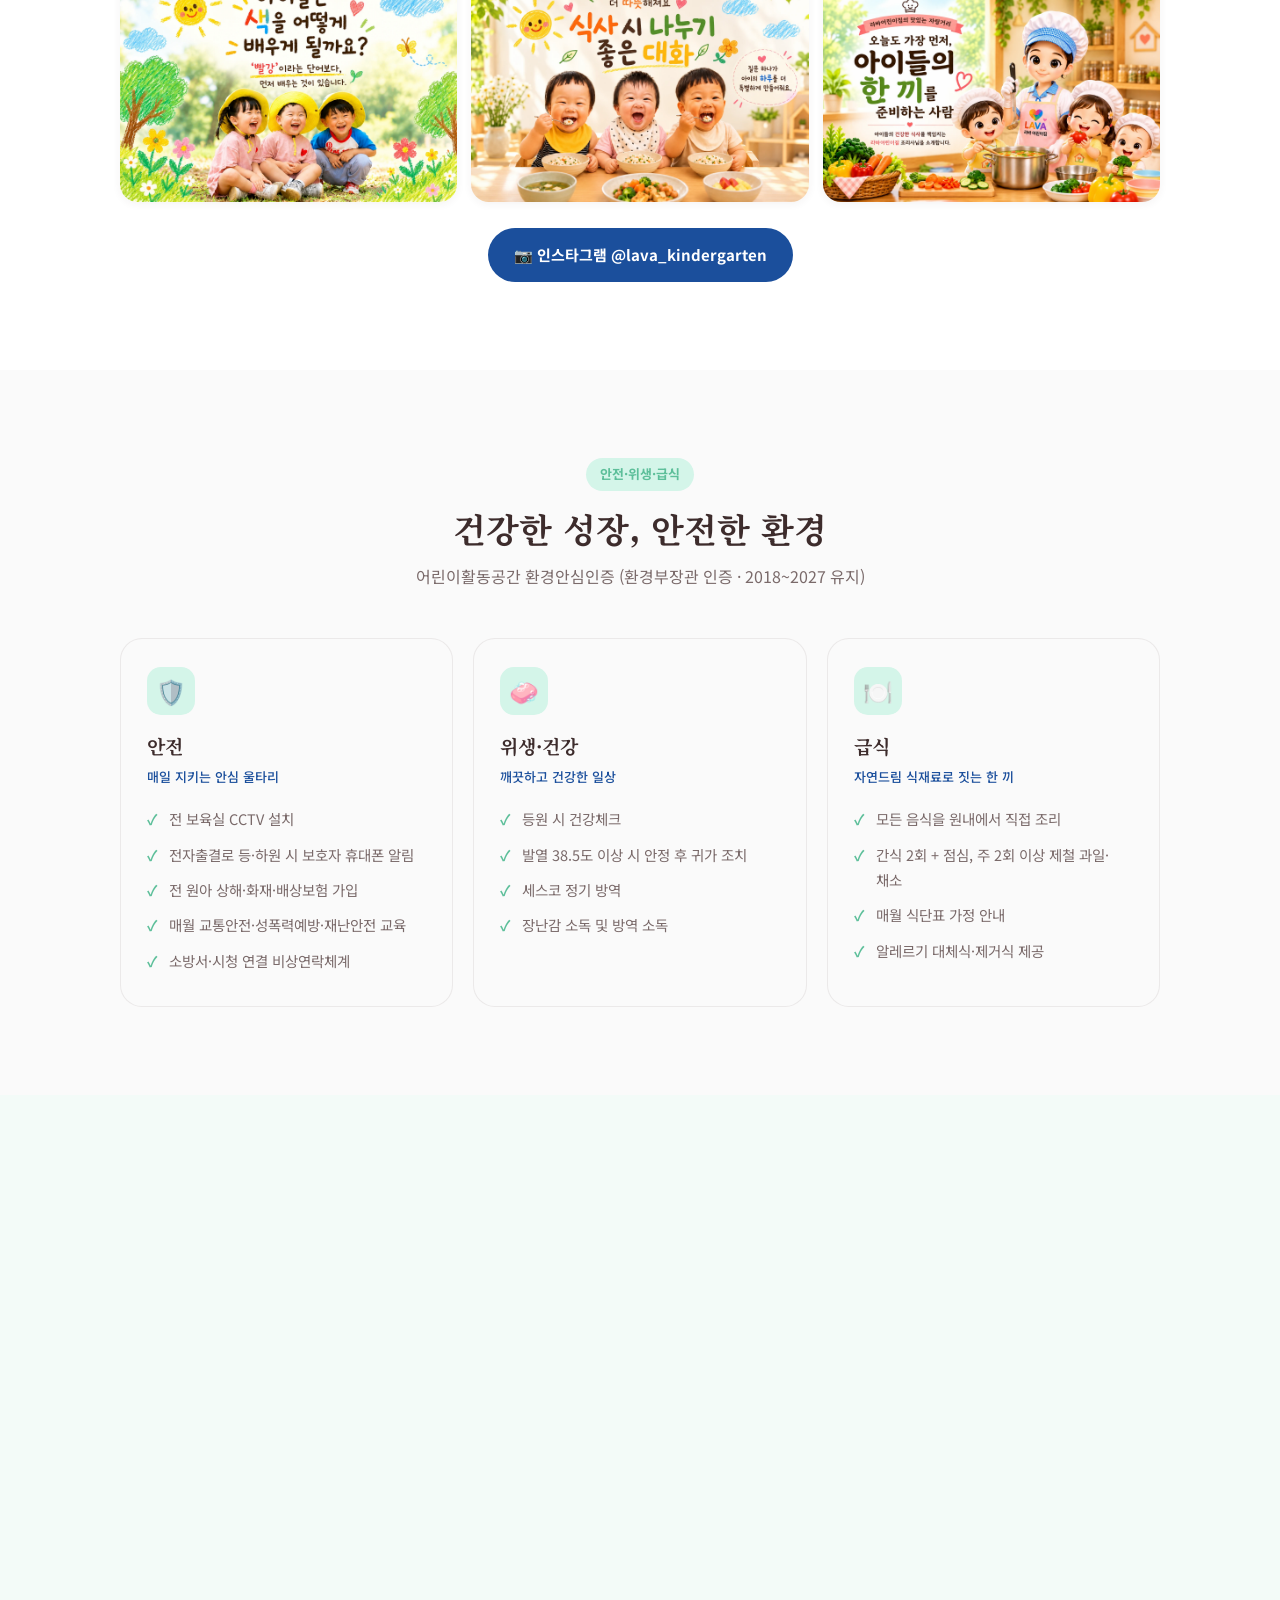
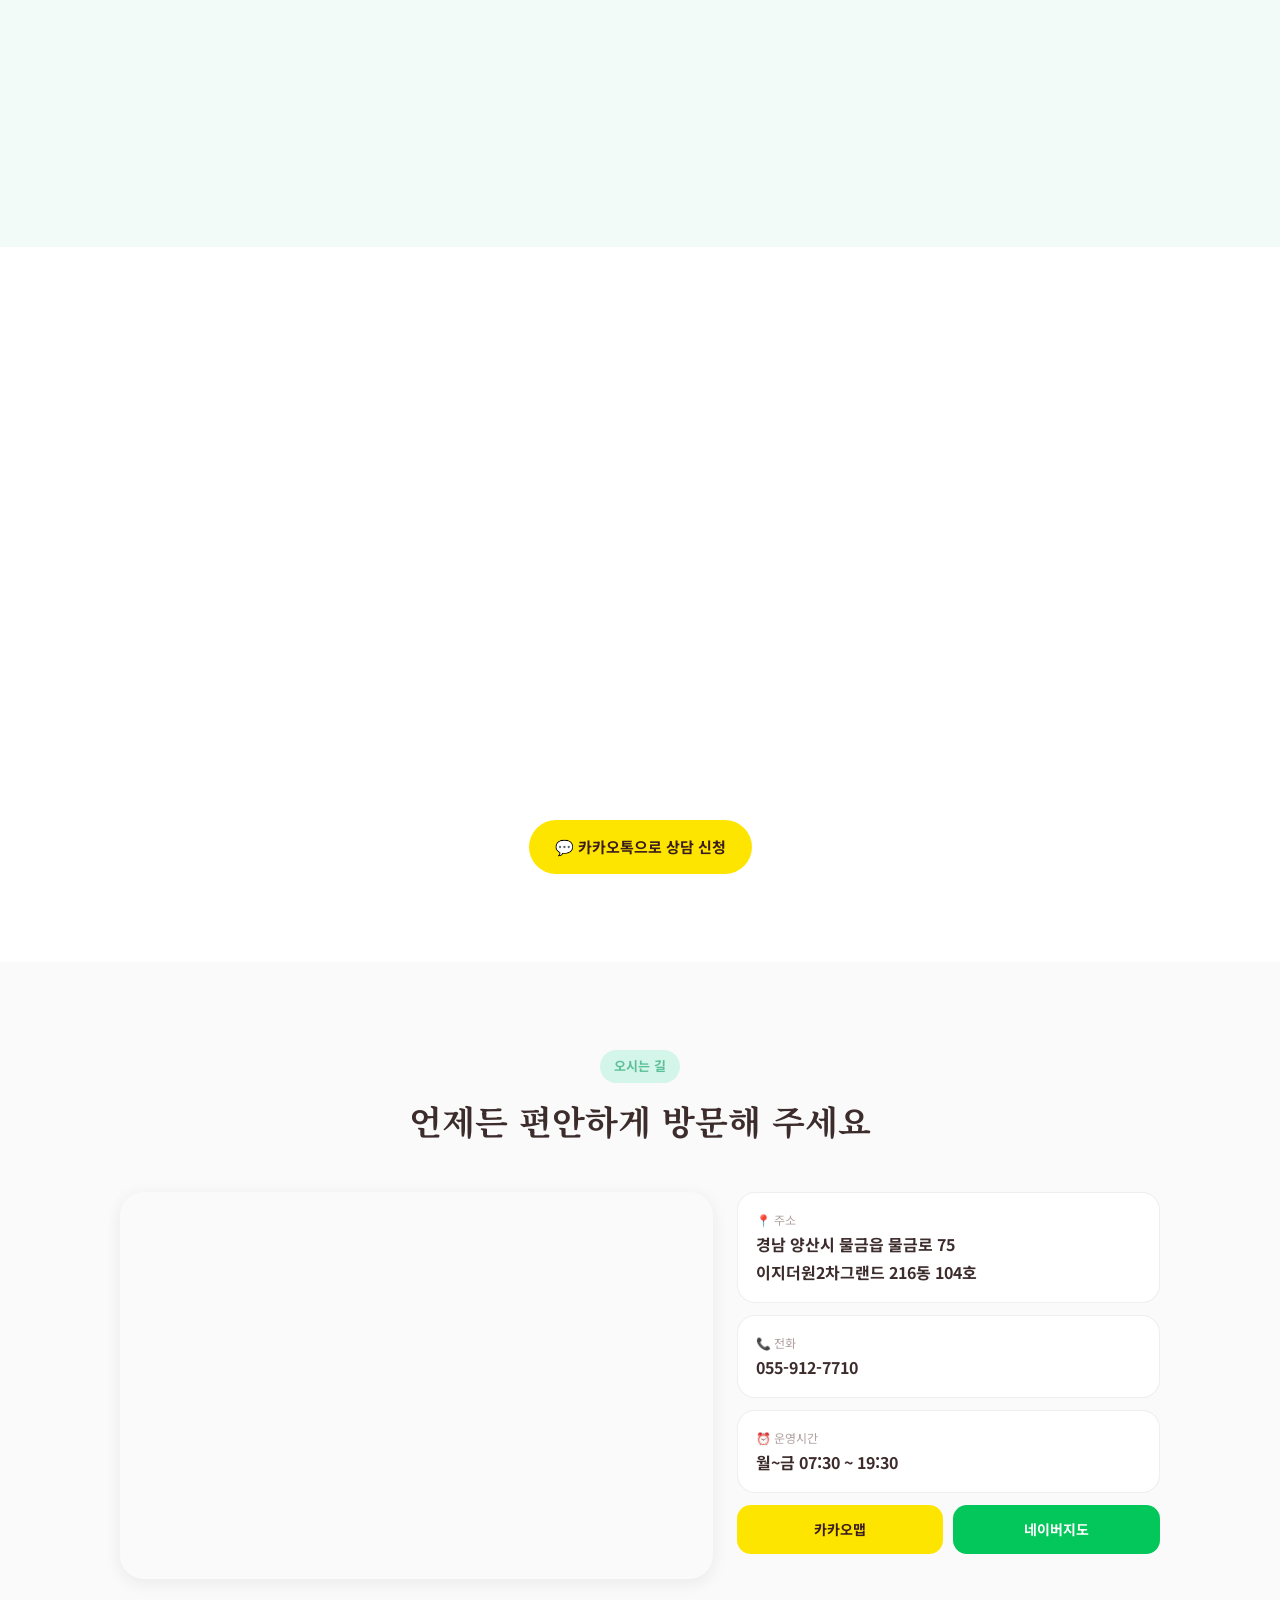
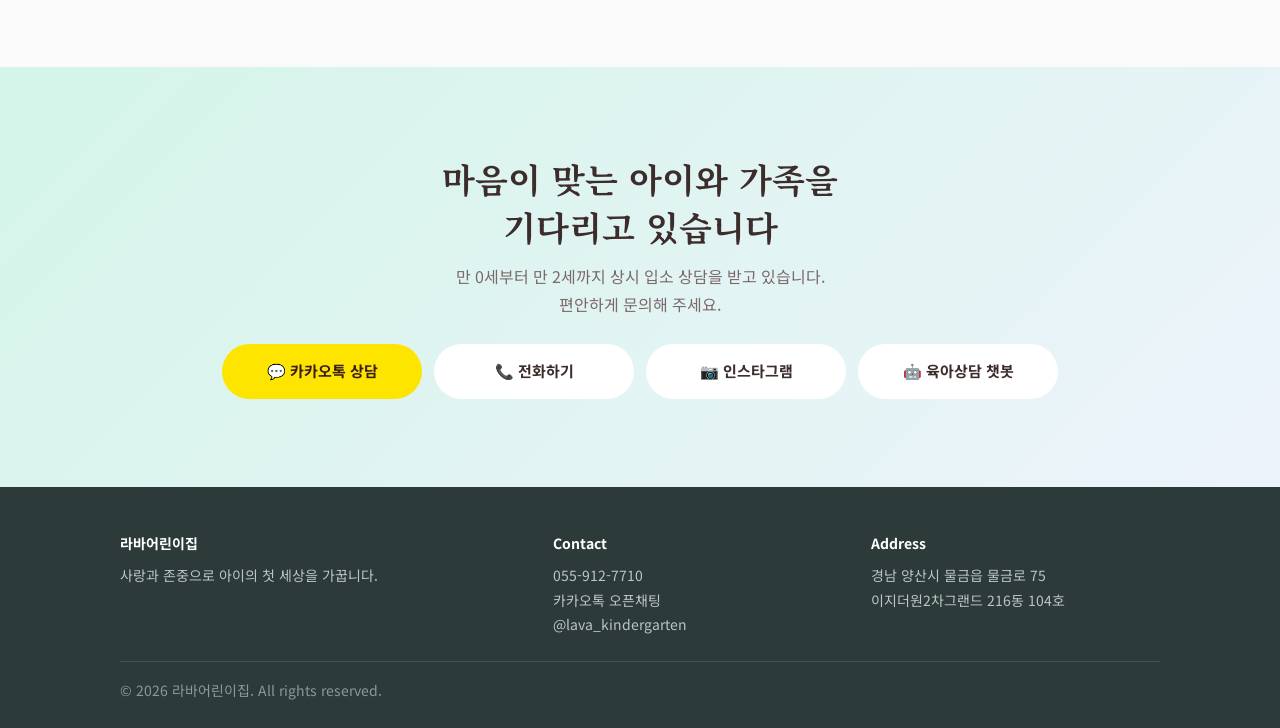
==== commit f0f242a5: "Shorten fee cards 1-2 descriptions Co-Authored-By: Claude Sonnet 5.5 <noreply@anthropic.com>" ====
--- a/index.html
+++ b/index.html
@@ -404,10 +404,10 @@
     <div class="fee-grid">
       <div class="fee reveal"><div class="ico">🎨</div><h3>특별활동비 전액 지원</h3>
         <div class="zero"><b>0</b><span>원</span></div><div class="lbl">학부모 부담금</div>
-        <p class="desc">아이들이 다양한 활동을 마음껏 경험할 수 있도록 특별활동비 전액을 라바어린이집에서 부담합니다.</p></div>
+        <p class="desc">다양한 특별활동 비용을<br>어린이집에서 전액 부담합니다.</p></div>
       <div class="fee reveal"><div class="ico">🍽️</div><h3>식판대장 비용 지원</h3>
         <div class="zero"><b>0</b><span>원</span></div><div class="lbl">학부모 부담금</div>
-        <p class="desc">아이들의 위생적이고 건강한 식사 환경을 위해 식판대장 이용 비용 전액을 라바어린이집에서 부담합니다.</p></div>
+        <p class="desc">식판대장 이용 비용을<br>어린이집에서 전액 부담합니다.</p></div>
       <div class="fee reveal"><div class="ico">🎒</div><h3>정부 지원사업 안내</h3>
         <ul class="chk">
           <li>생애 최초 입학금 지원<small>생애 최초 어린이집 입학 시</small></li>
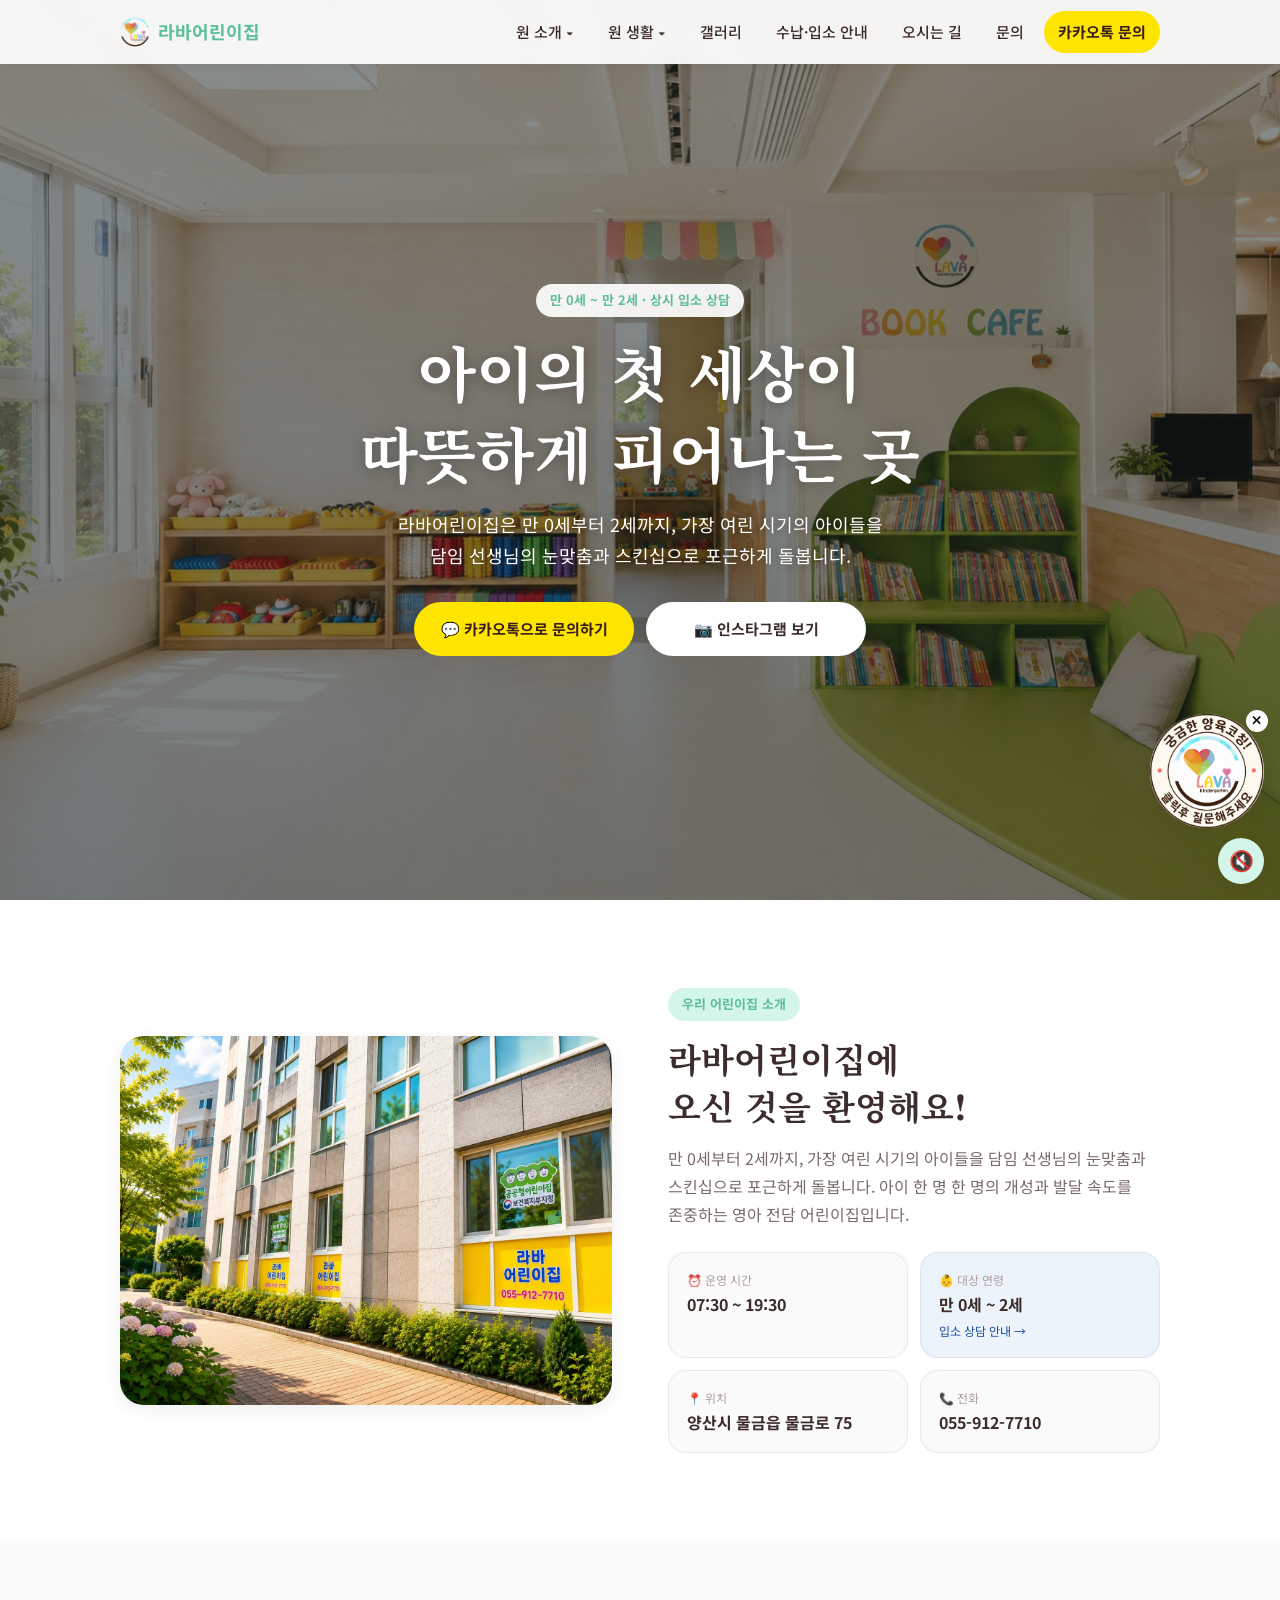
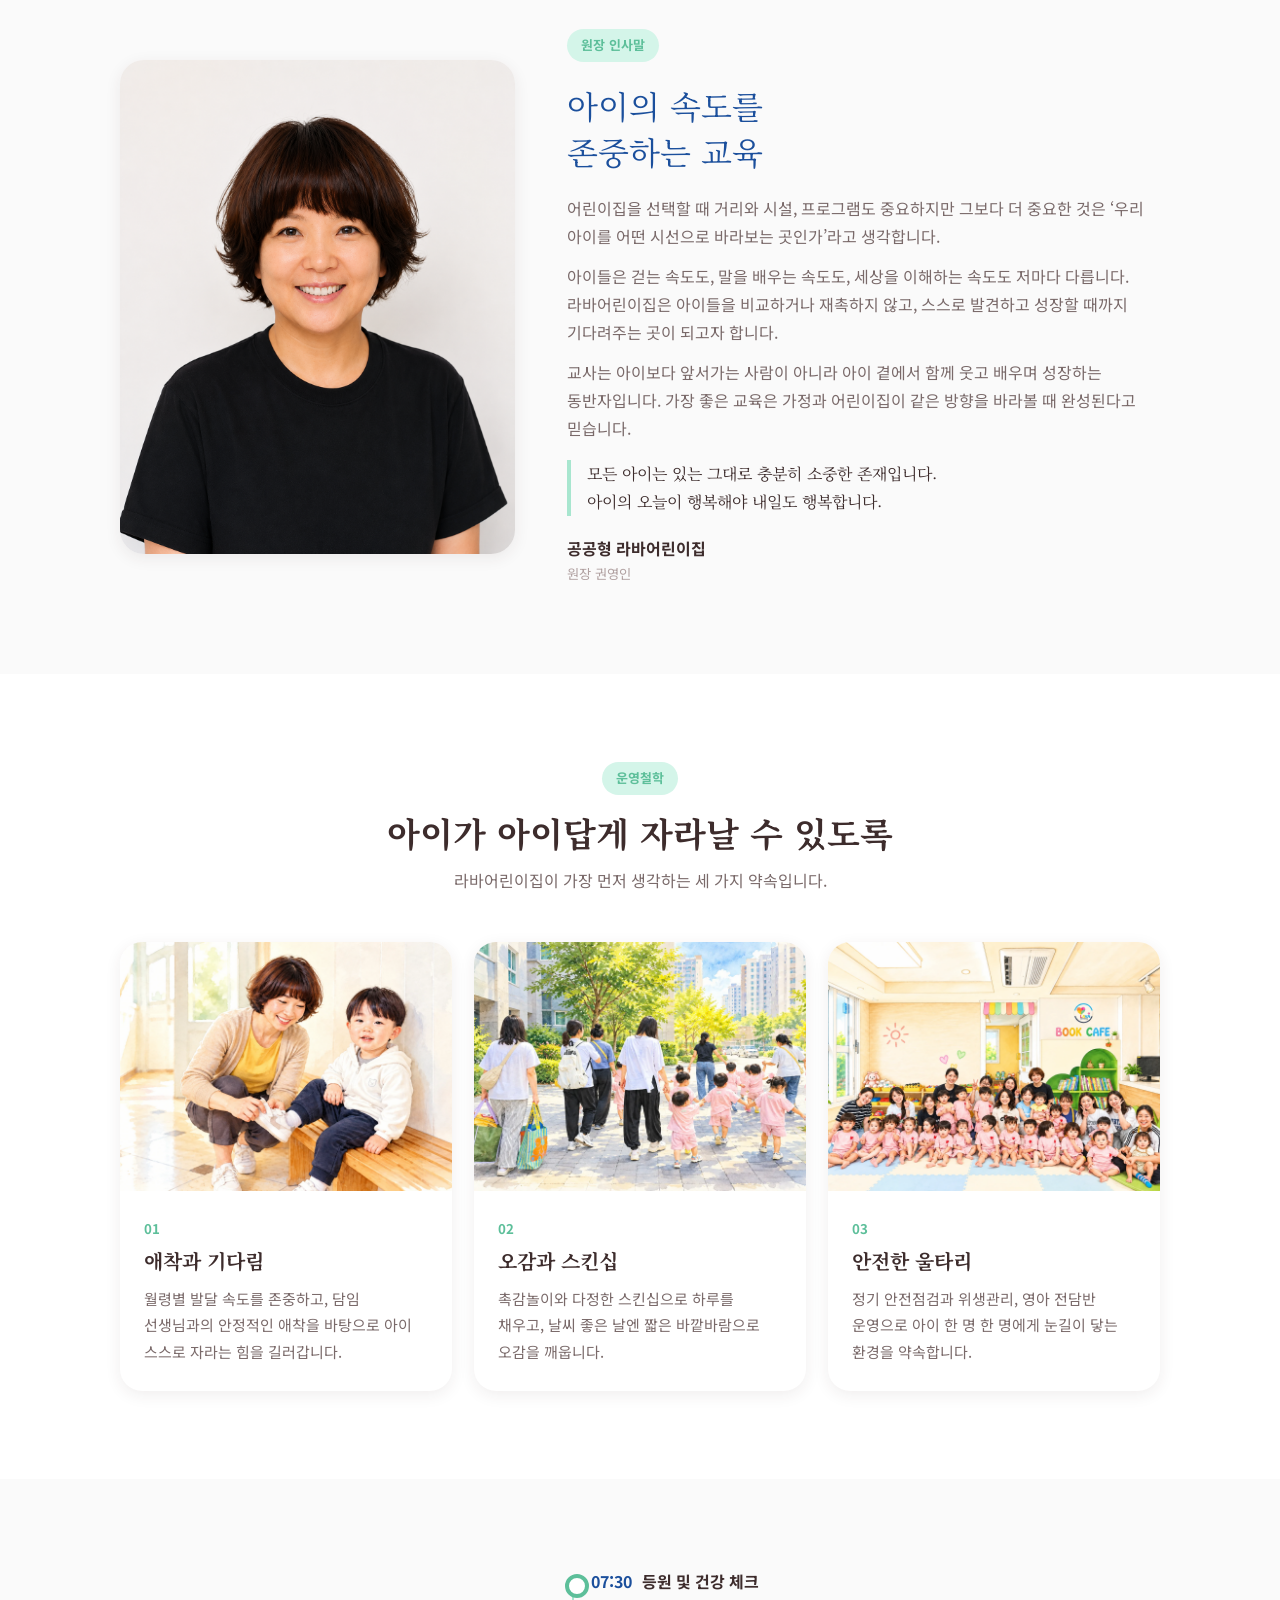
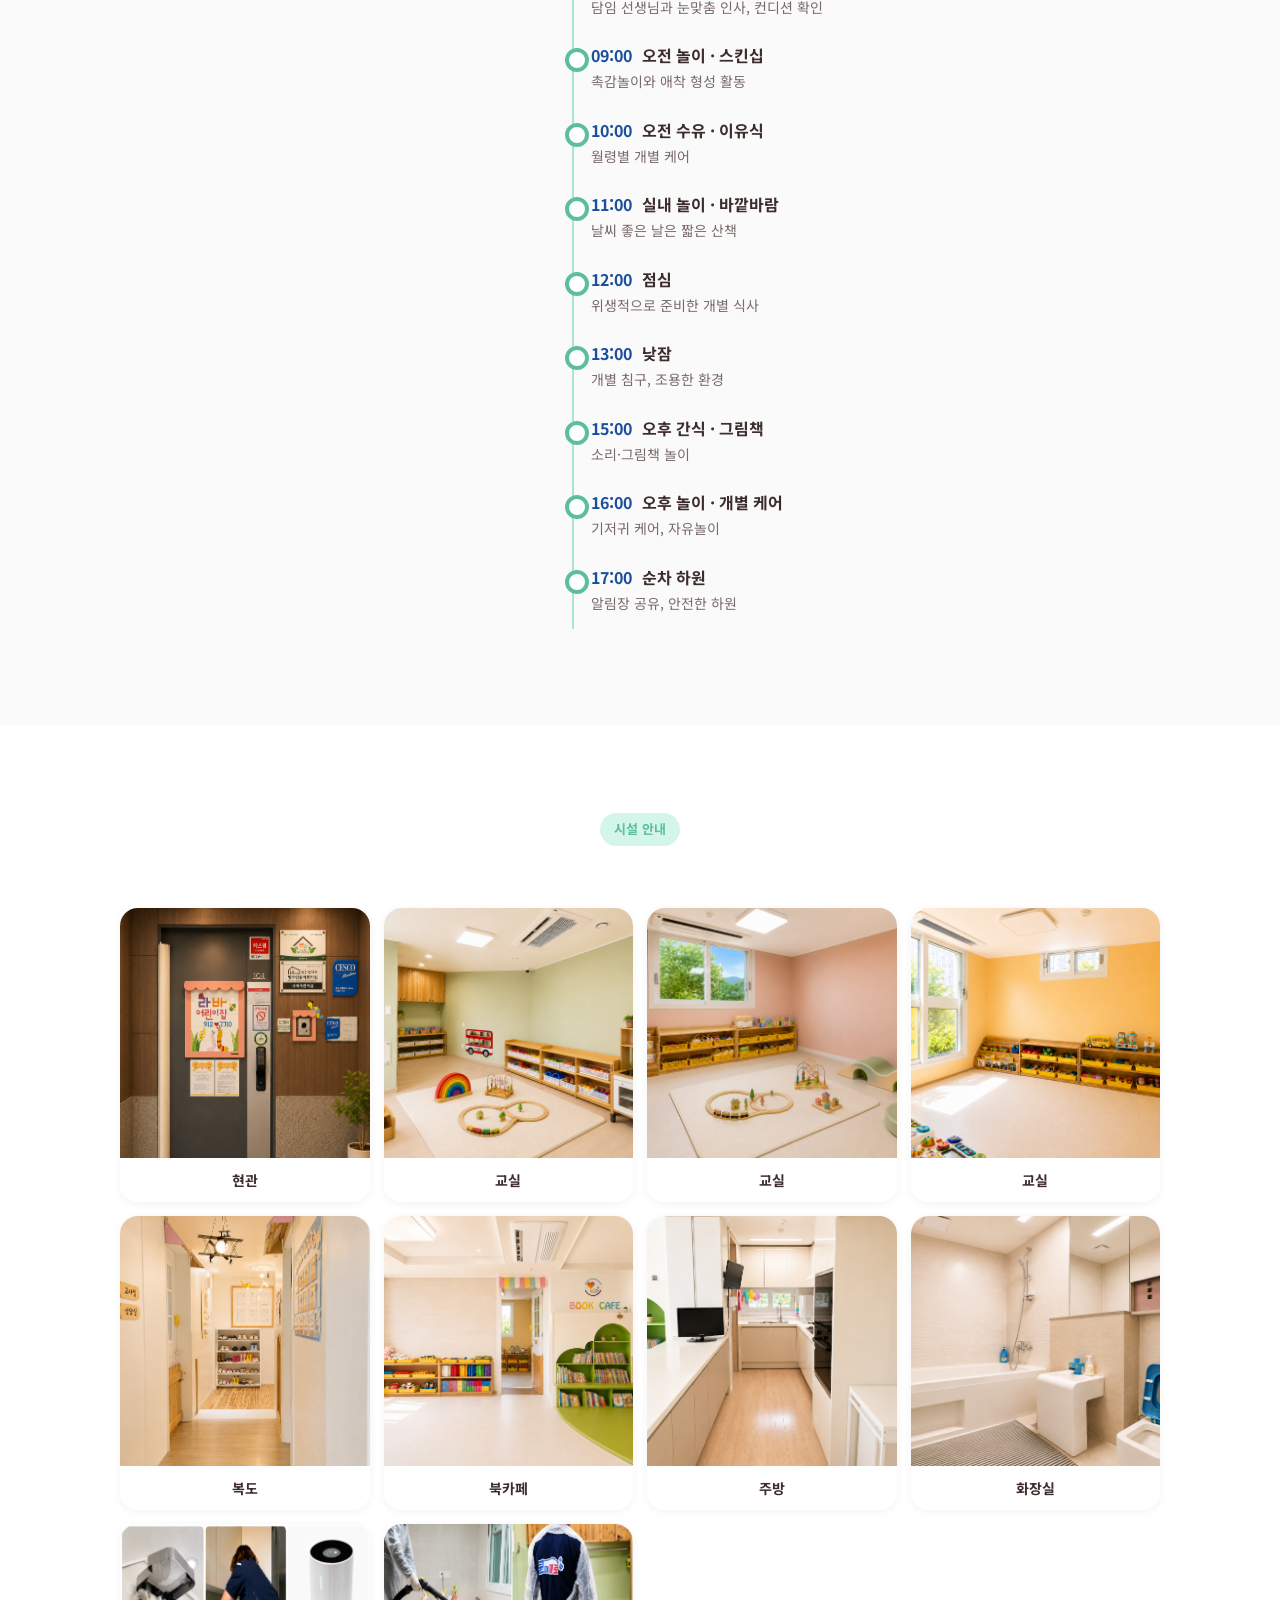
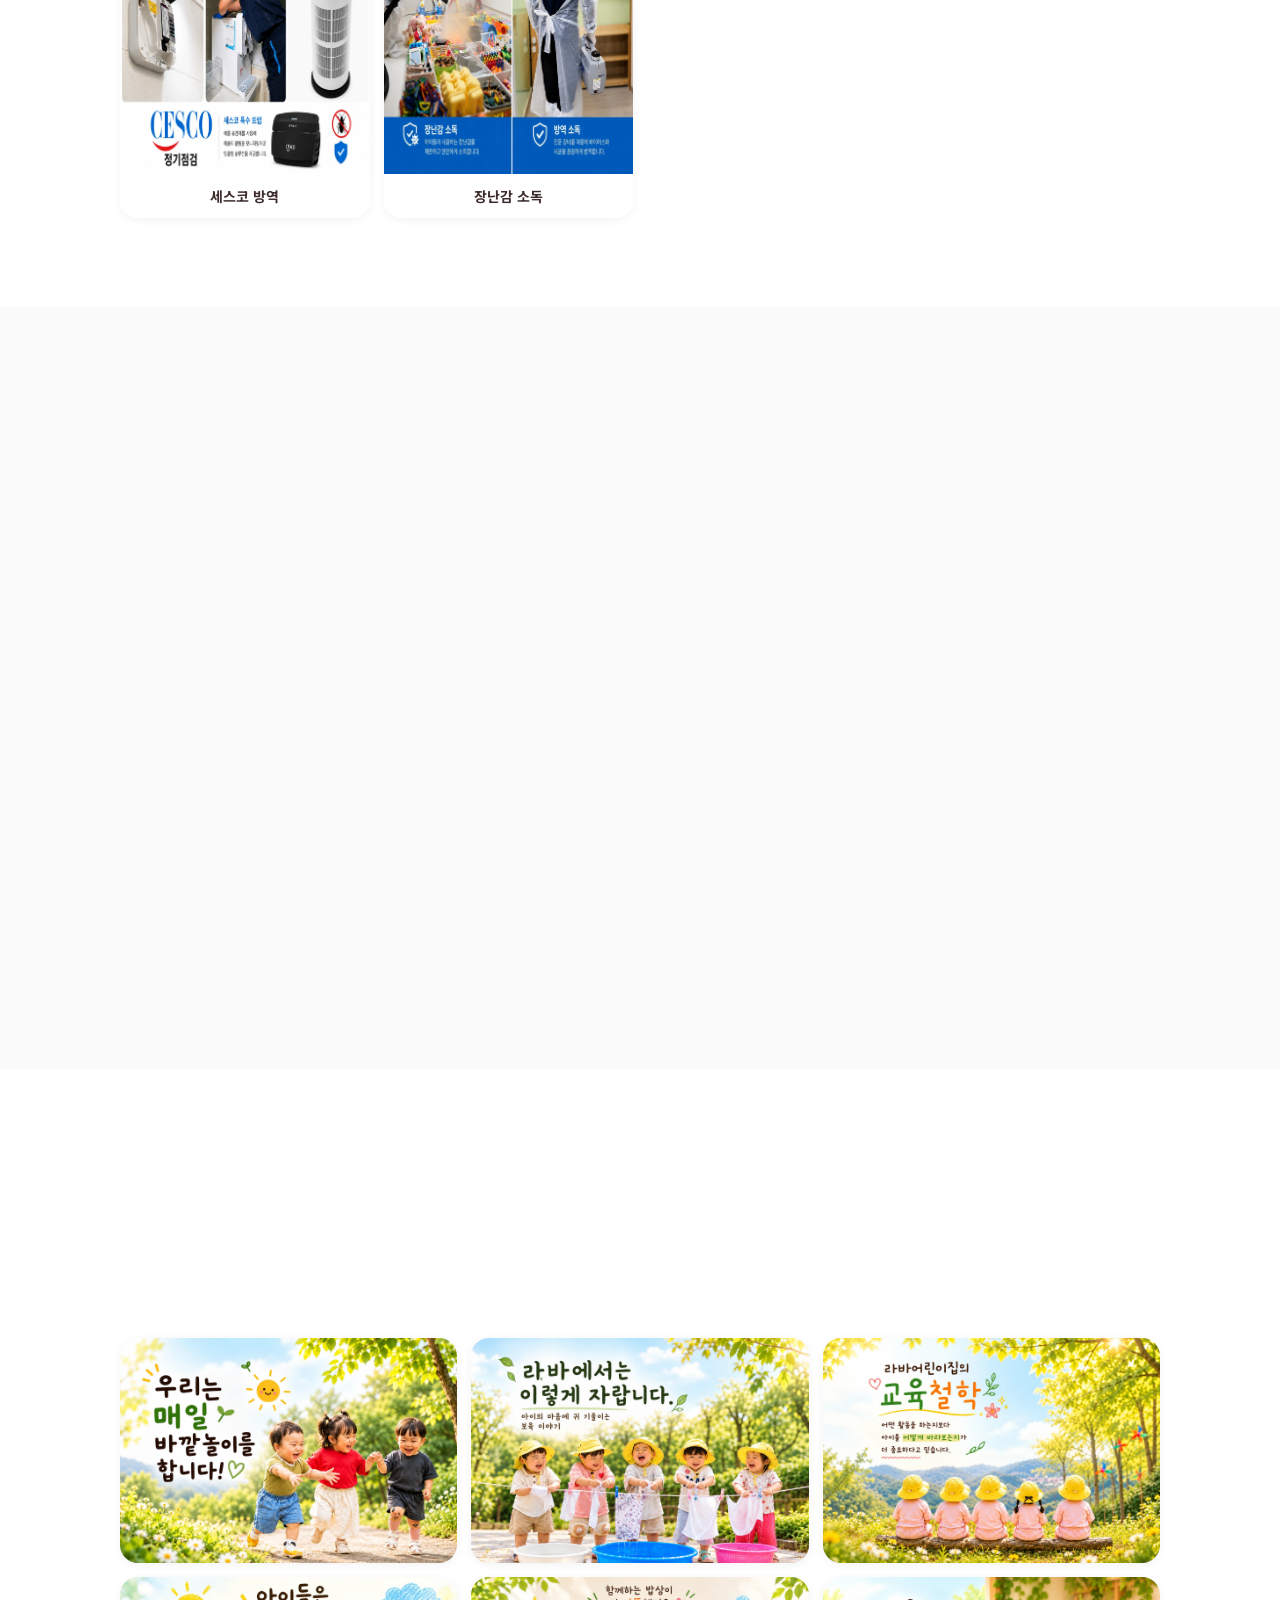
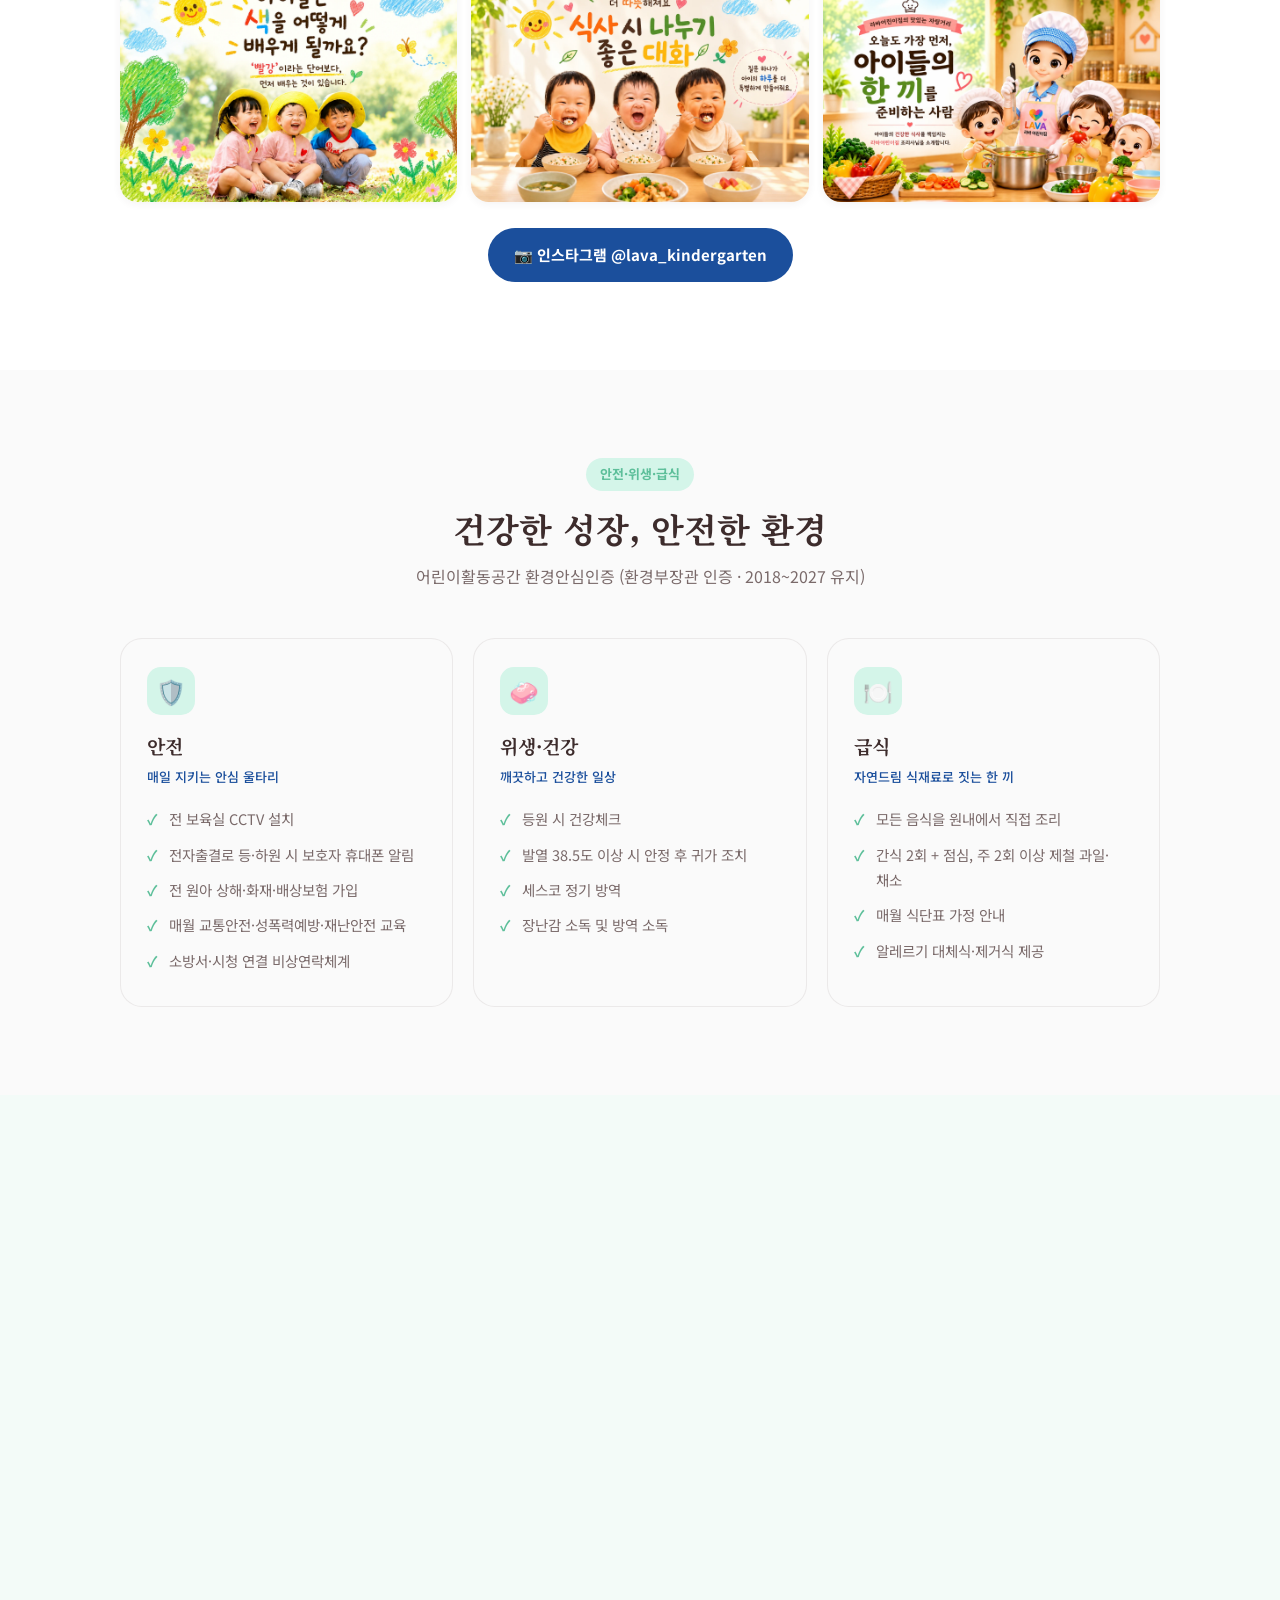
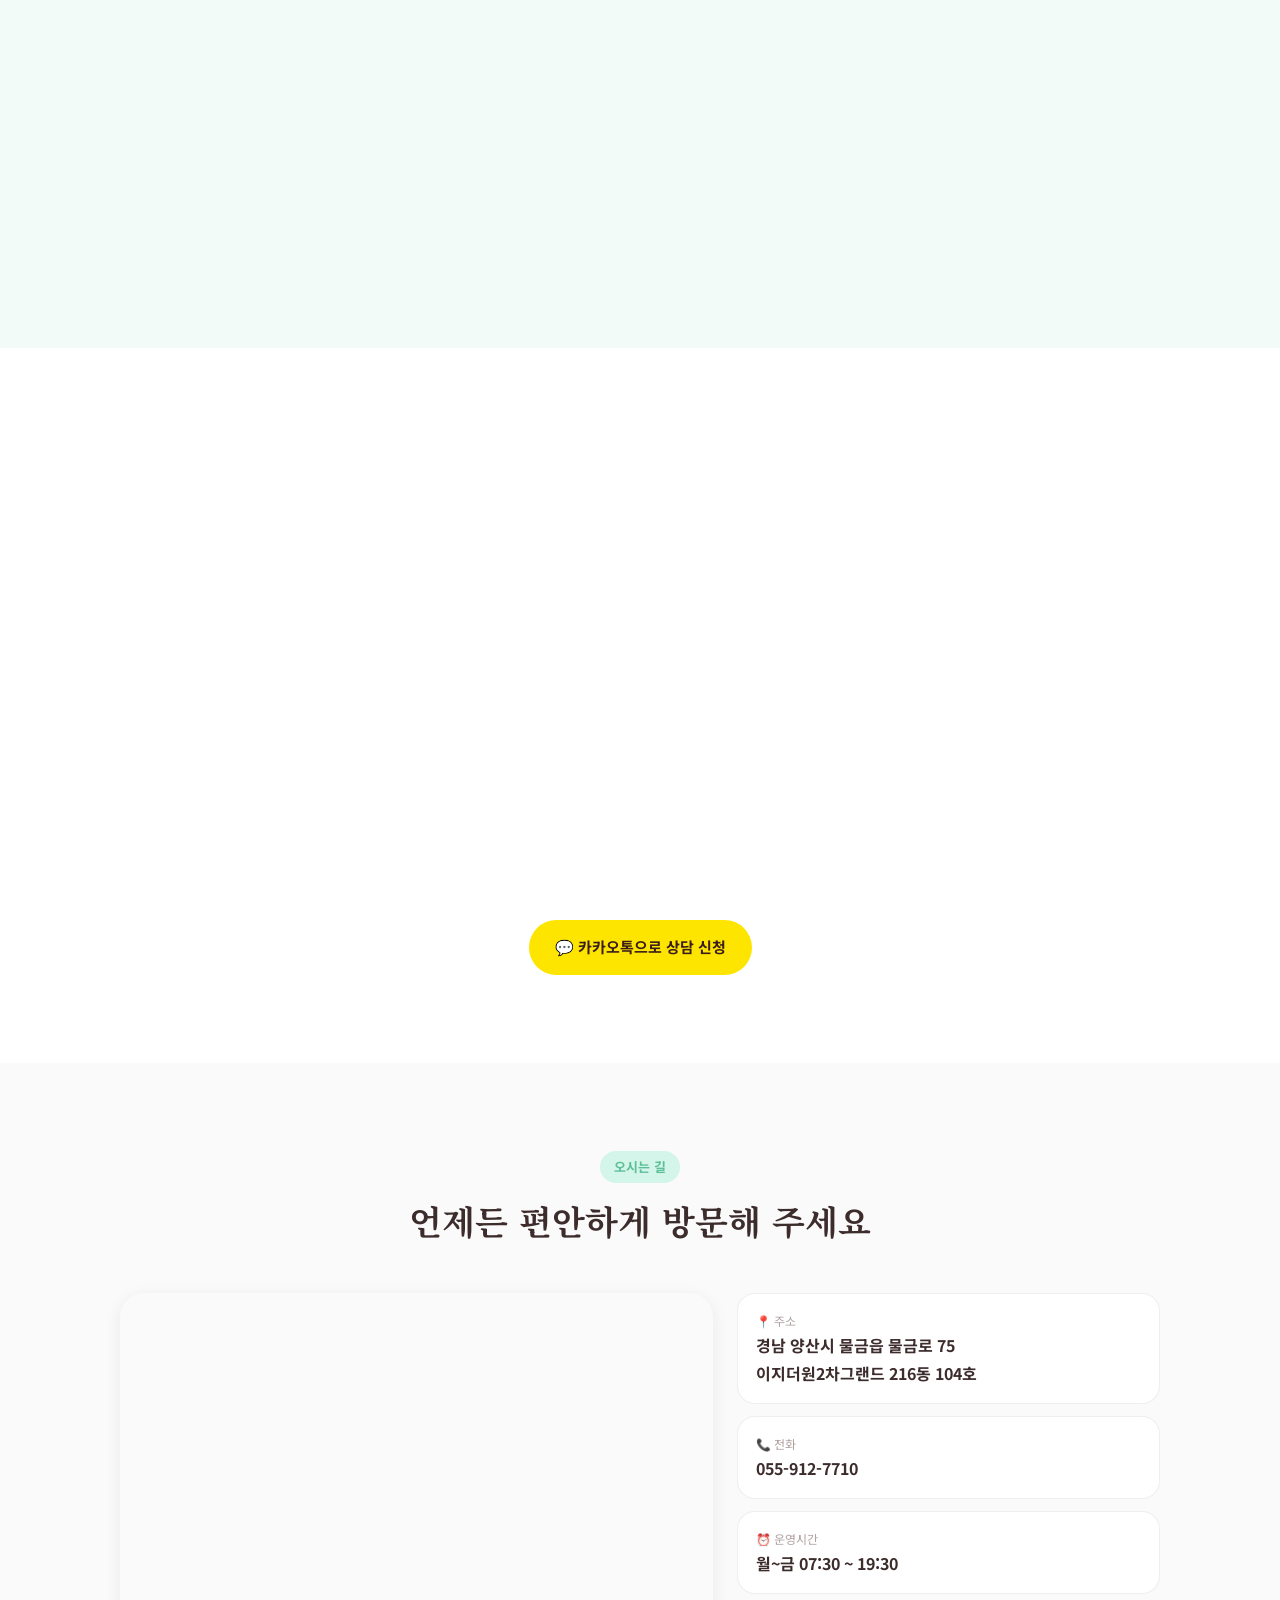
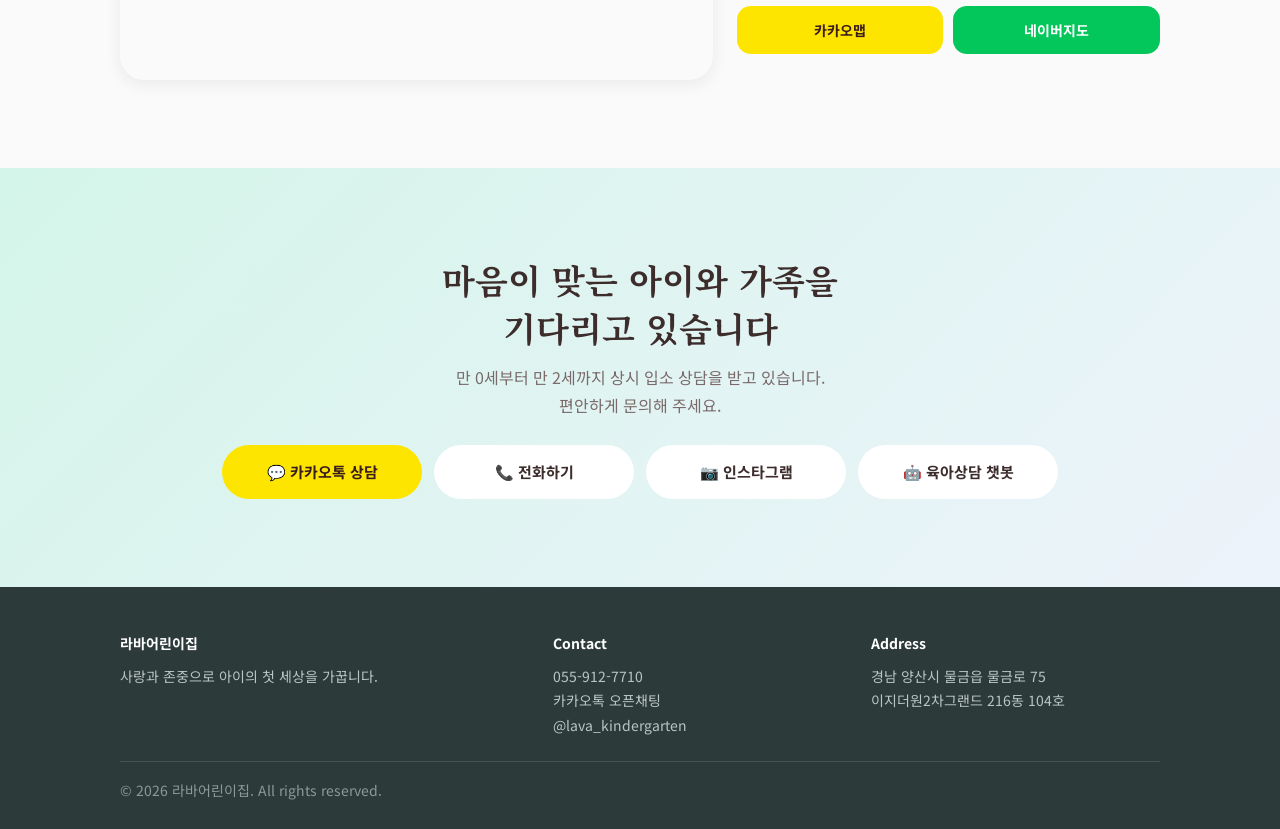
==== commit 6640237e: "Redesign 수납액 안내: 0원 hero panel + government support cards Co-Authored-By: Claude Sonnet 5.5 <noreply" ====
--- a/index.html
+++ b/index.html
@@ -156,22 +156,36 @@
 
 /* FEES (수납액 안내) */
 .bg-cream{background:#F3FBF8}
-.fee-grid{display:grid;grid-template-columns:repeat(3,minmax(0,1fr));gap:20px;align-items:stretch}
-.fee{display:flex;flex-direction:column;align-items:center;text-align:center;background:#fff;border-radius:26px;padding:34px 24px 30px;box-shadow:var(--shadow);border-top:5px solid var(--mint);transition:transform .3s,box-shadow .3s}
-.fee:hover{transform:translateY(-5px);box-shadow:0 12px 28px rgba(61,44,44,.12)}
-.fee .ico{width:64px;height:64px;border-radius:50%;background:var(--mint-light);display:grid;place-items:center;font-size:30px;margin-bottom:16px}
-.fee h3{font-family:var(--serif);font-size:19px;color:var(--text-dark);margin-bottom:14px}
-.fee .zero{display:flex;align-items:baseline;justify-content:center;gap:6px;color:var(--mint-dark);margin-bottom:6px}
-.fee .zero b{font-family:var(--serif);font-size:46px;line-height:1;font-weight:700}
-.fee .zero span{font-size:15px;font-weight:700}
-.fee .lbl{font-size:13px;font-weight:700;color:var(--navy);background:var(--navy-light);padding:4px 12px;border-radius:99px;margin-bottom:14px}
-.fee .desc{font-size:14.5px;color:var(--text-mid);line-height:1.7}
-.fee .chk{list-style:none;width:100%;text-align:left;margin-top:2px}
-.fee .chk li{position:relative;padding:9px 0 9px 26px;font-size:14.5px;color:var(--text-dark);border-top:1px dashed rgba(61,44,44,.12)}
-.fee .chk li:first-child{border-top:0}
-.fee .chk li::before{content:"✓";position:absolute;left:4px;color:var(--mint-dark);font-weight:700}
-.fee .chk small{display:block;font-size:12.5px;color:var(--text-light)}
-@media(max-width:800px){.fee-grid{grid-template-columns:1fr}.fee{padding:28px 20px 24px}}
+.fp-label{display:flex;align-items:center;justify-content:center;gap:10px;font-size:13.5px;font-weight:700;color:var(--mint-dark);margin:0 0 14px}
+.fp-label::before,.fp-label::after{content:"";height:1px;flex:1;max-width:90px;background:rgba(93,191,154,.45)}
+.fp-hero{display:grid;grid-template-columns:1fr 1.25fr;gap:0;background:linear-gradient(135deg,#fff 0%,#EAF9F3 100%);border-radius:32px;box-shadow:var(--shadow);overflow:hidden;border:1.5px solid rgba(93,191,154,.25)}
+.fp-zero{display:flex;flex-direction:column;align-items:center;justify-content:center;text-align:center;padding:44px 28px;background:linear-gradient(160deg,var(--mint) 0%,#8FDCBD 100%);color:#17503B}
+.fp-zero small{font-size:15px;font-weight:700;letter-spacing:.02em;opacity:.85}
+.fp-zero .num{font-family:var(--serif);font-size:clamp(84px,11vw,120px);line-height:1;font-weight:700;margin:6px 0 2px;color:#fff;text-shadow:0 4px 14px rgba(23,80,59,.18)}
+.fp-zero .num i{font-style:normal;font-size:.36em;margin-left:6px}
+.fp-zero p{font-size:15px;font-weight:500;margin-top:8px}
+.fp-list{display:flex;flex-direction:column;justify-content:center;gap:6px;padding:30px 36px}
+.fp-item{display:flex;align-items:center;gap:18px;padding:18px 0}
+.fp-item+.fp-item{border-top:1px dashed rgba(61,44,44,.14)}
+.fp-item .ico{flex:none;width:58px;height:58px;border-radius:18px;background:#fff;box-shadow:var(--shadow-sm);display:grid;place-items:center;font-size:28px}
+.fp-item h3{font-family:var(--serif);font-size:20px;margin-bottom:2px;color:var(--text-dark)}
+.fp-item p{font-size:14.5px;color:var(--text-mid);line-height:1.65}
+.fp-gov{margin-top:34px}
+.fp-gov-grid{display:grid;grid-template-columns:repeat(3,minmax(0,1fr));gap:16px}
+.fp-card{background:#fff;border-radius:22px;padding:24px 22px;box-shadow:var(--shadow-sm);border:1.5px solid rgba(61,44,44,.06);display:flex;align-items:center;gap:16px;transition:transform .3s,box-shadow .3s}
+.fp-card:hover{transform:translateY(-4px);box-shadow:var(--shadow)}
+.fp-card .ico{flex:none;width:52px;height:52px;border-radius:50%;background:var(--navy-light);display:grid;place-items:center;font-size:25px}
+.fp-card h4{font-size:16.5px;font-weight:700;color:var(--text-dark);line-height:1.4;margin-bottom:6px}
+.fp-card .tag{display:inline-block;font-size:12.5px;font-weight:700;color:var(--navy);background:var(--navy-light);padding:3px 11px;border-radius:99px}
+@media(max-width:800px){
+  .fp-hero{grid-template-columns:1fr;border-radius:26px}
+  .fp-zero{padding:34px 20px}
+  .fp-list{padding:14px 22px 20px}
+  .fp-item{gap:14px;padding:16px 0}
+  .fp-item .ico{width:50px;height:50px;font-size:24px;border-radius:15px}
+  .fp-item h3{font-size:18px}
+  .fp-gov-grid{grid-template-columns:1fr}
+}
 
 /* ADMISSION */
 .steps{display:grid;grid-template-columns:repeat(4,1fr);gap:18px}
@@ -400,20 +414,28 @@
 
 <section id="fees" class="bg-cream">
   <div class="container">
-    <div class="sec-head reveal"><div class="badge">어린이집 수납액 안내</div><h2>학부모님의 부담을<br class="mbr"> 덜어드려요</h2><p>특별활동과 식판대장 비용은 학부모 부담금 0원,<br class="mbr"> 입학금·교재비·현장학습비는 정부 지원사업으로 지원됩니다.</p></div>
-    <div class="fee-grid">
-      <div class="fee reveal"><div class="ico">🎨</div><h3>특별활동비 전액 지원</h3>
-        <div class="zero"><b>0</b><span>원</span></div><div class="lbl">학부모 부담금</div>
-        <p class="desc">다양한 특별활동 비용을<br>어린이집에서 전액 부담합니다.</p></div>
-      <div class="fee reveal"><div class="ico">🍽️</div><h3>식판대장 비용 지원</h3>
-        <div class="zero"><b>0</b><span>원</span></div><div class="lbl">학부모 부담금</div>
-        <p class="desc">식판대장 이용 비용을<br>어린이집에서 전액 부담합니다.</p></div>
-      <div class="fee reveal"><div class="ico">🎒</div><h3>정부 지원사업 안내</h3>
-        <ul class="chk">
-          <li>생애 최초 입학금 지원<small>생애 최초 어린이집 입학 시</small></li>
-          <li>특성화비(교재비) 지원<small>만 2세 이상</small></li>
-          <li>현장학습비 지원<small>만 2세 이상</small></li>
-        </ul></div>
+    <div class="sec-head reveal"><div class="badge">어린이집 수납액 안내</div><h2>학부모님의 부담,<br class="mbr"> 이렇게 덜어드려요</h2><p>어린이집이 전액 부담하는 비용과<br class="mbr"> 정부가 지원하는 혜택을 한눈에 확인하세요.</p></div>
+
+    <div class="fp-label reveal">라바어린이집이 전액 부담해요</div>
+    <div class="fp-hero reveal">
+      <div class="fp-zero">
+        <small>학부모 부담금</small>
+        <div class="num">0<i>원</i></div>
+        <p>아이들이 마음껏 경험하고 먹고 자라도록</p>
+      </div>
+      <div class="fp-list">
+        <div class="fp-item"><div class="ico">🎨</div><div><h3>특별활동비 전액 지원</h3><p>다양한 특별활동 비용을 어린이집에서 전액 부담합니다.</p></div></div>
+        <div class="fp-item"><div class="ico">🍽️</div><div><h3>식판대장 비용 지원</h3><p>식판대장 이용 비용을 어린이집에서 전액 부담합니다.</p></div></div>
+      </div>
+    </div>
+
+    <div class="fp-gov">
+      <div class="fp-label reveal">정부 지원사업으로 지원돼요</div>
+      <div class="fp-gov-grid">
+        <div class="fp-card reveal"><div class="ico">🎒</div><div><h4>생애 최초 입학금 지원</h4><span class="tag">생애 최초 어린이집 입학 시</span></div></div>
+        <div class="fp-card reveal"><div class="ico">📚</div><div><h4>특성화비(교재비) 지원</h4><span class="tag">만 2세 이상</span></div></div>
+        <div class="fp-card reveal"><div class="ico">🚌</div><div><h4>현장학습비 지원</h4><span class="tag">만 2세 이상</span></div></div>
+      </div>
     </div>
   </div>
 </section>
